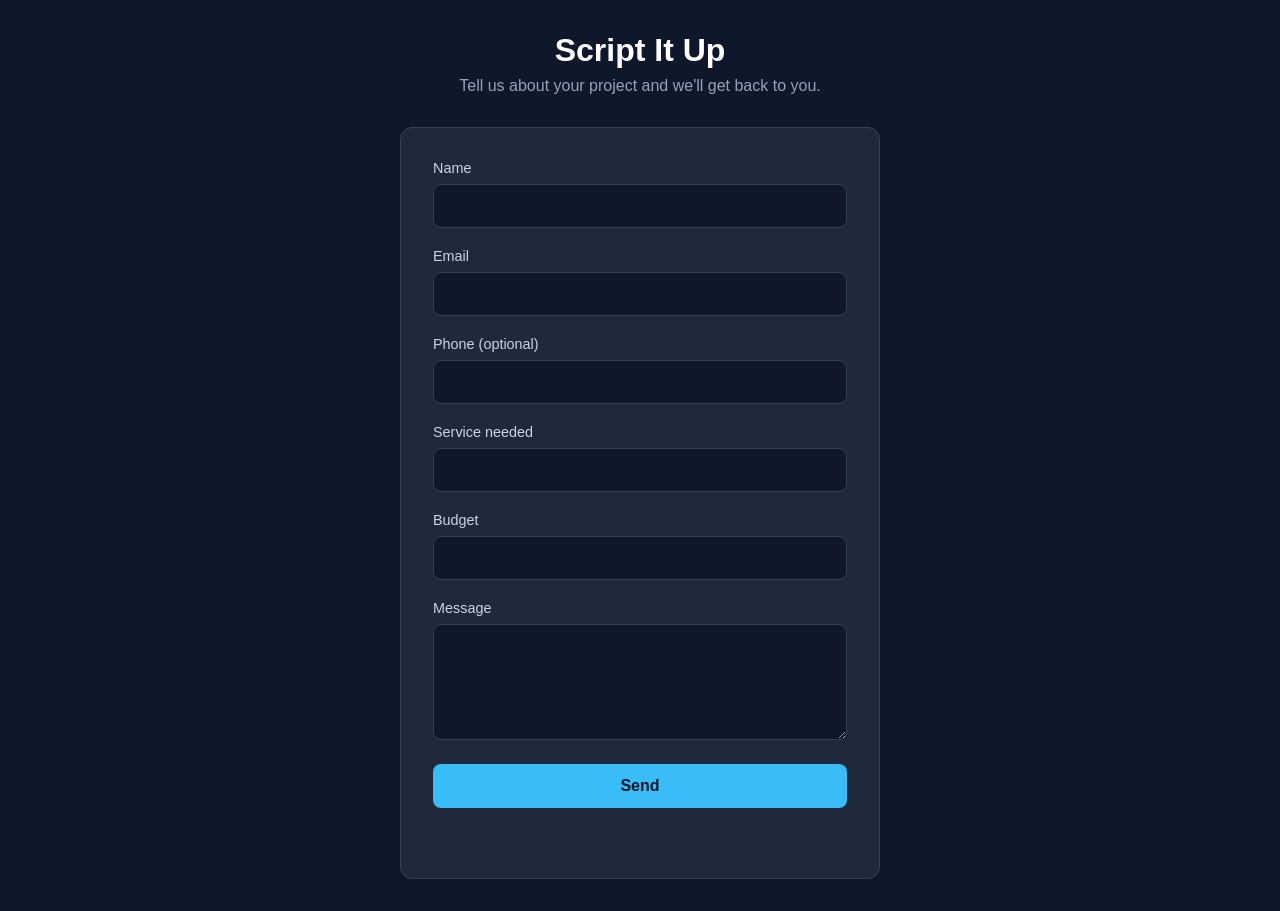
==== index.html @ 74b3d0a2 "fix(favicon): add favicon and logo assets, regenerate visible icon" ====
<!DOCTYPE html>
<html lang="en">
<head>
    <meta charset="UTF-8">
    <meta name="viewport" content="width=device-width, initial-scale=1.0">
    <meta name="description" content="Script It Up - Tell us about your project and we'll get back to you.">
    <meta name="keywords" content="script it up, scripting, development, services, contact">
    <meta name="author" content="Script It Up">
    <meta name="robots" content="index, follow">
    <meta name="theme-color" content="#1e1e2e">
    <meta name="color-scheme" content="light dark">

    <title>Script It Up</title>

    <link rel="icon" type="image/x-icon" href="assets/favicon.ico">
    <link rel="shortcut icon" href="assets/favicon.ico">
    <link rel="apple-touch-icon" href="assets/logo.png">
    <link rel="canonical" href="https://scriptitup.github.io/">

    <meta property="og:type" content="website">
    <meta property="og:site_name" content="Script It Up">
    <meta property="og:title" content="Script It Up">
    <meta property="og:description" content="Tell us about your project and we'll get back to you.">
    <meta property="og:url" content="https://scriptitup.github.io/">
    <meta property="og:image" content="https://scriptitup.github.io/assets/logo.png">

    <meta name="twitter:card" content="summary_large_image">
    <meta name="twitter:title" content="Script It Up">
    <meta name="twitter:description" content="Tell us about your project and we'll get back to you.">
    <meta name="twitter:image" content="https://scriptitup.github.io/assets/logo.png">

    <link rel="stylesheet" href="style.css">
</head>
<body>
    <main class="container">
        <section class="hero">
            <h1>Script It Up</h1>
            <p>Tell us about your project and we'll get back to you.</p>
        </section>

        <form id="contact-form" class="contact-form" novalidate>
            <div class="field">
                <label for="name">Name</label>
                <input type="text" id="name" name="name" required>
            </div>

            <div class="field">
                <label for="email">Email</label>
                <input type="email" id="email" name="email" required>
            </div>

            <div class="field">
                <label for="phone">Phone (optional)</label>
                <input type="tel" id="phone" name="phone">
            </div>

            <div class="field">
                <label for="service">Service needed</label>
                <input type="text" id="service" name="service">
            </div>

            <div class="field">
                <label for="budget">Budget</label>
                <input type="text" id="budget" name="budget">
            </div>

            <div class="field">
                <label for="message">Message</label>
                <textarea id="message" name="message" rows="5" required></textarea>
            </div>

            <button type="submit" id="submit-btn">Send</button>
            <p id="status" class="status" role="status"></p>
        </form>
    </main>

    <script src="script.js"></script>
</body>
</html>
---- style.css ----
* {
    margin: 0;
    padding: 0;
    box-sizing: border-box;
}

body {
    font-family: -apple-system, BlinkMacSystemFont, "Segoe UI", Roboto, Helvetica, Arial, sans-serif;
    background: #0f172a;
    color: #e2e8f0;
    min-height: 100vh;
    display: flex;
    align-items: center;
    justify-content: center;
    padding: 2rem 1rem;
}

.container {
    width: 100%;
    max-width: 480px;
}

.hero {
    text-align: center;
    margin-bottom: 2rem;
}

.hero h1 {
    font-size: 2rem;
    margin-bottom: 0.5rem;
    color: #ffffff;
}

.hero p {
    color: #94a3b8;
}

.contact-form {
    background: #1e293b;
    border: 1px solid #334155;
    border-radius: 12px;
    padding: 2rem;
}

.field {
    margin-bottom: 1.25rem;
}

.field label {
    display: block;
    margin-bottom: 0.5rem;
    font-size: 0.9rem;
    color: #cbd5e1;
}

.field input,
.field textarea {
    width: 100%;
    padding: 0.75rem;
    background: #0f172a;
    border: 1px solid #334155;
    border-radius: 8px;
    color: #e2e8f0;
    font-size: 1rem;
    font-family: inherit;
    outline: none;
    transition: border-color 0.2s;
}

.field input:focus,
.field textarea:focus {
    border-color: #38bdf8;
}

.contact-form button {
    width: 100%;
    padding: 0.8rem;
    background: #38bdf8;
    color: #0f172a;
    border: none;
    border-radius: 8px;
    font-size: 1rem;
    font-weight: 600;
    cursor: pointer;
    transition: background 0.2s;
}

.contact-form button:hover {
    background: #0ea5e9;
}

.contact-form button:disabled {
    opacity: 0.6;
    cursor: not-allowed;
}

.status {
    margin-top: 1rem;
    font-size: 0.9rem;
    min-height: 1.4rem;
    text-align: center;
}

.status.success {
    color: #4ade80;
}

.status.error {
    color: #f87171;
}
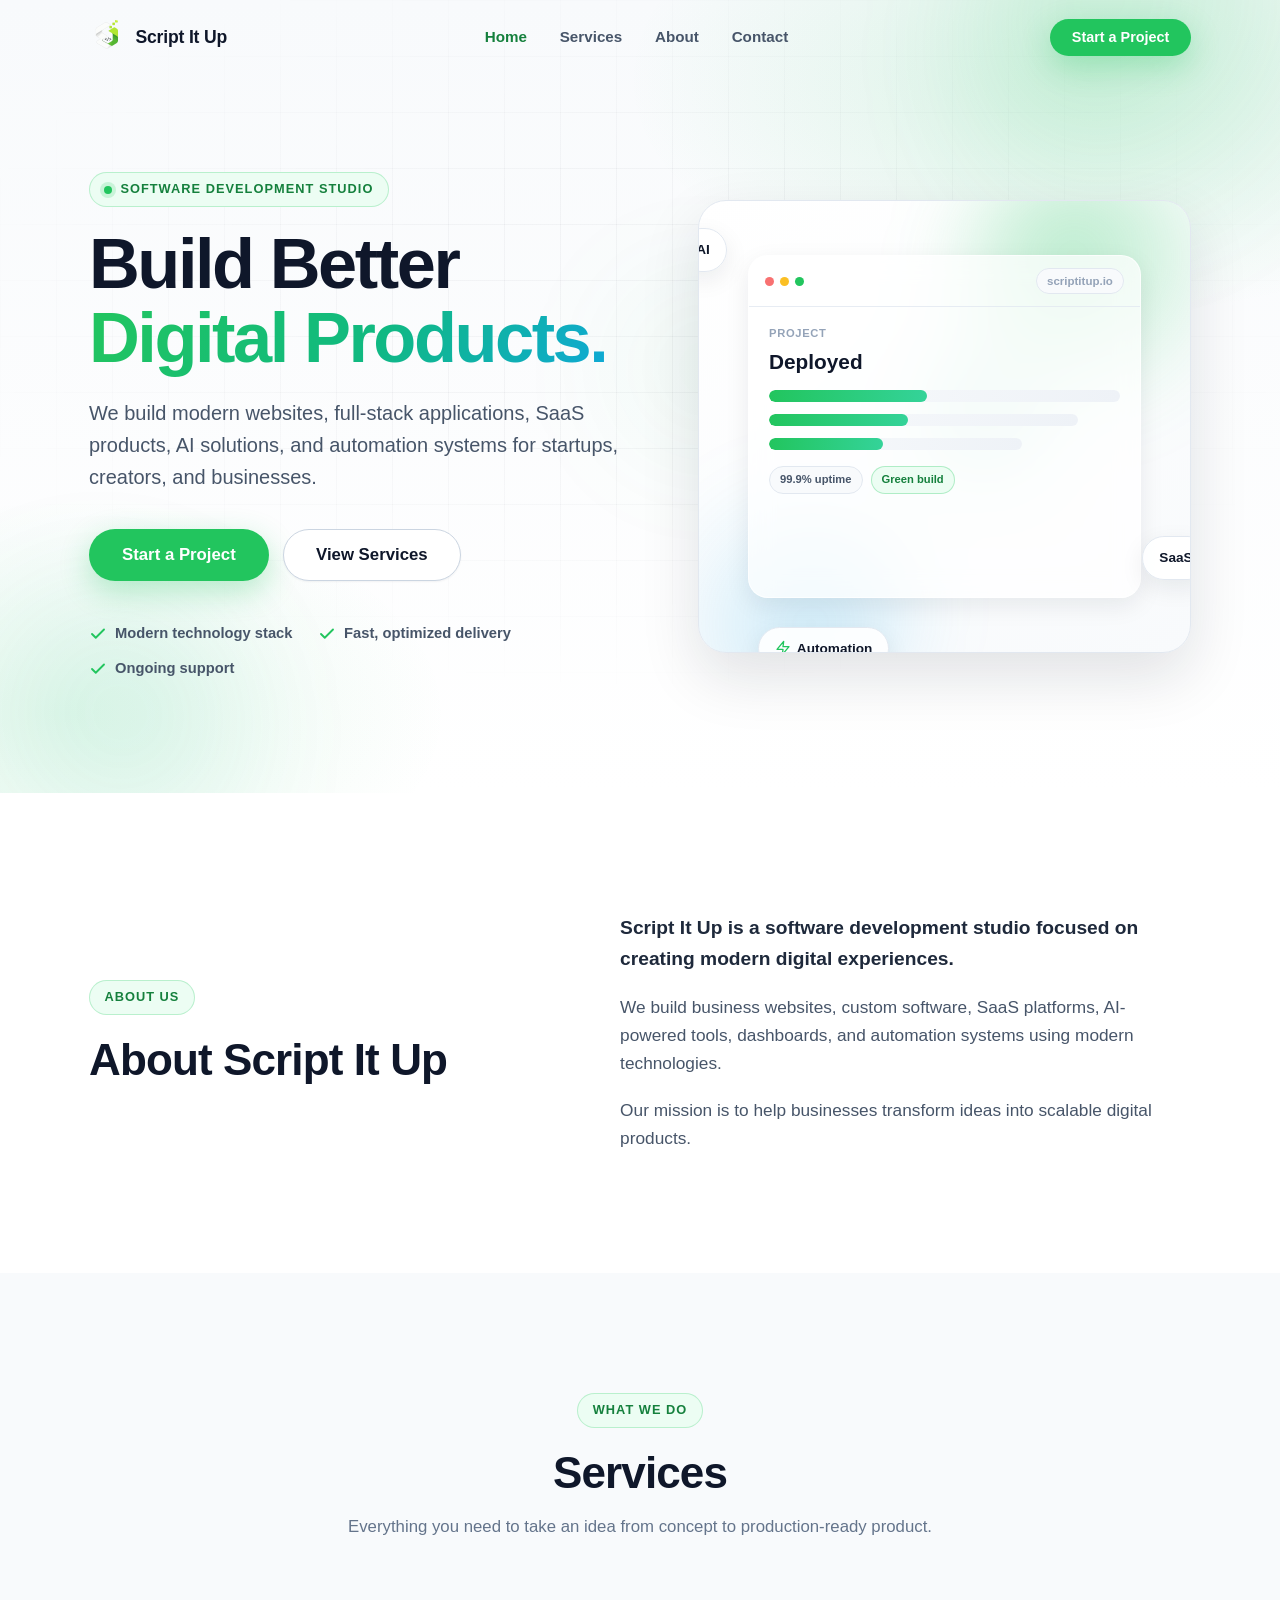
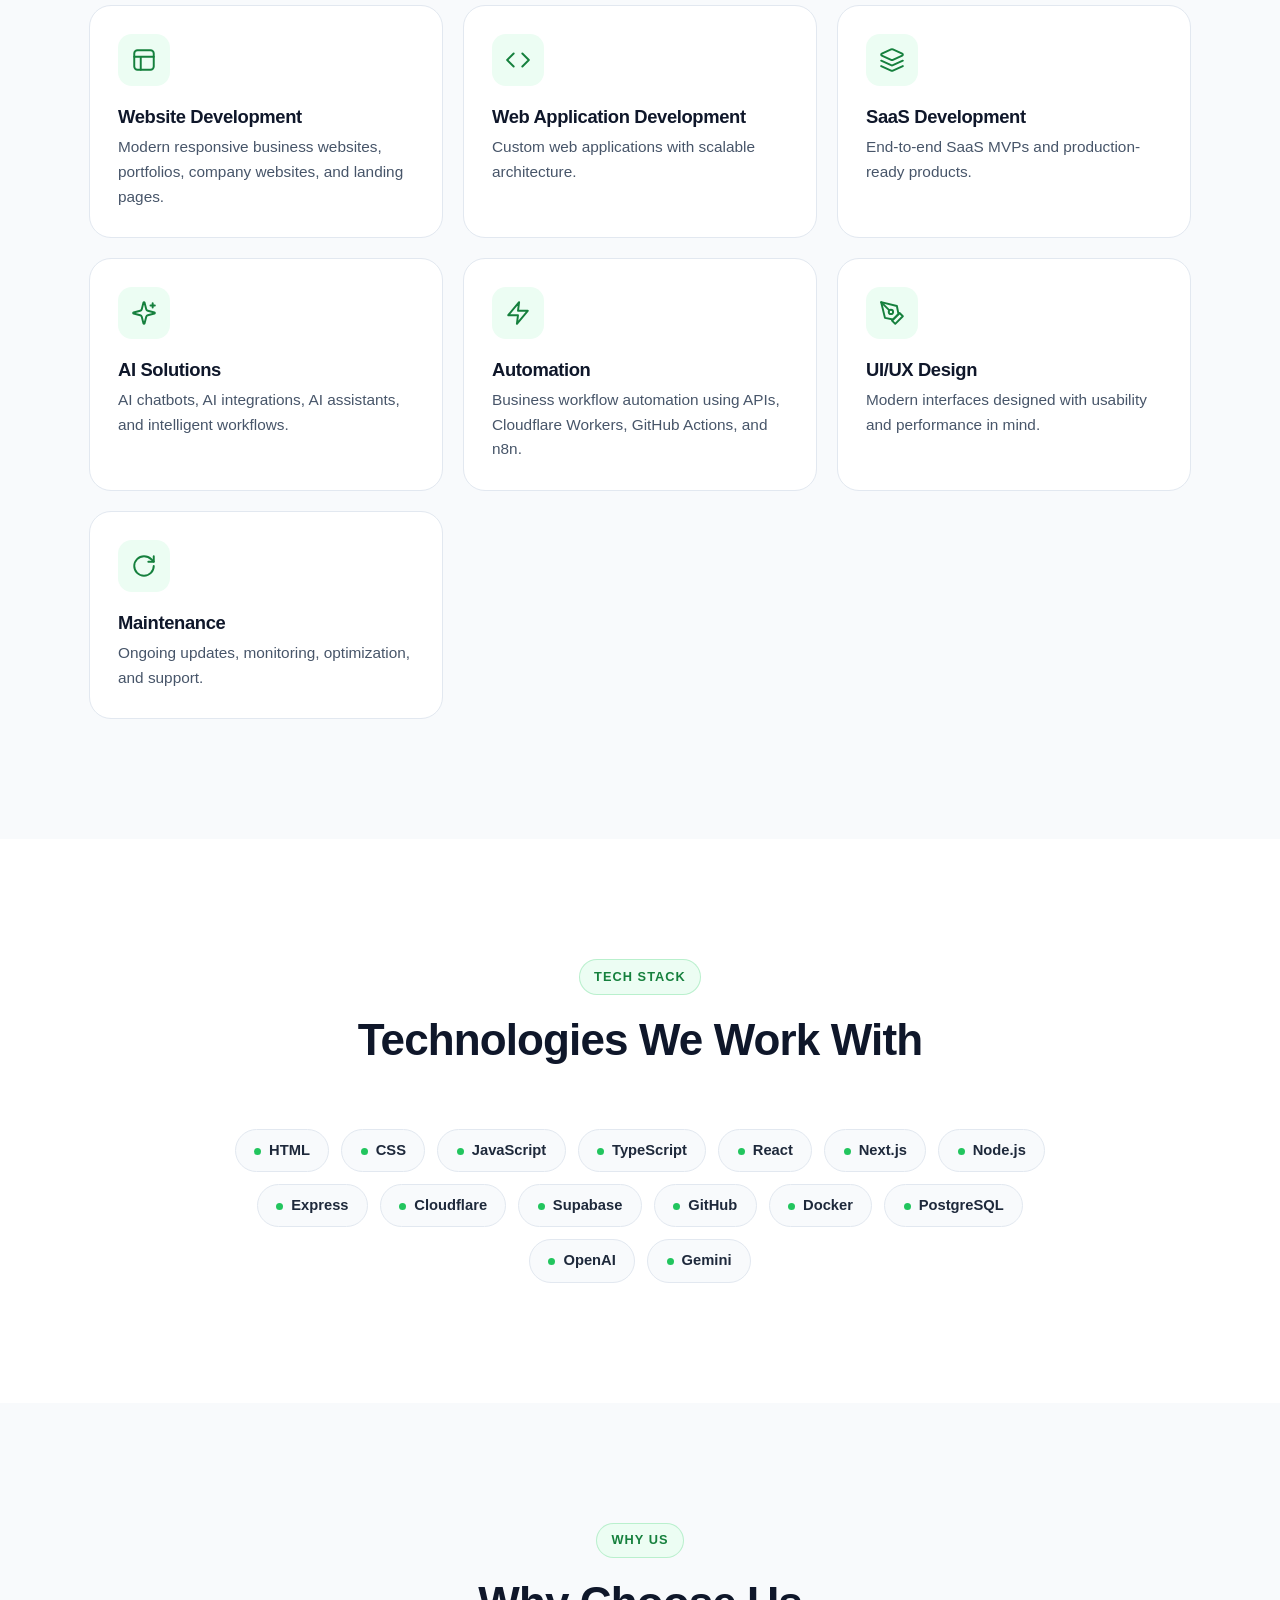
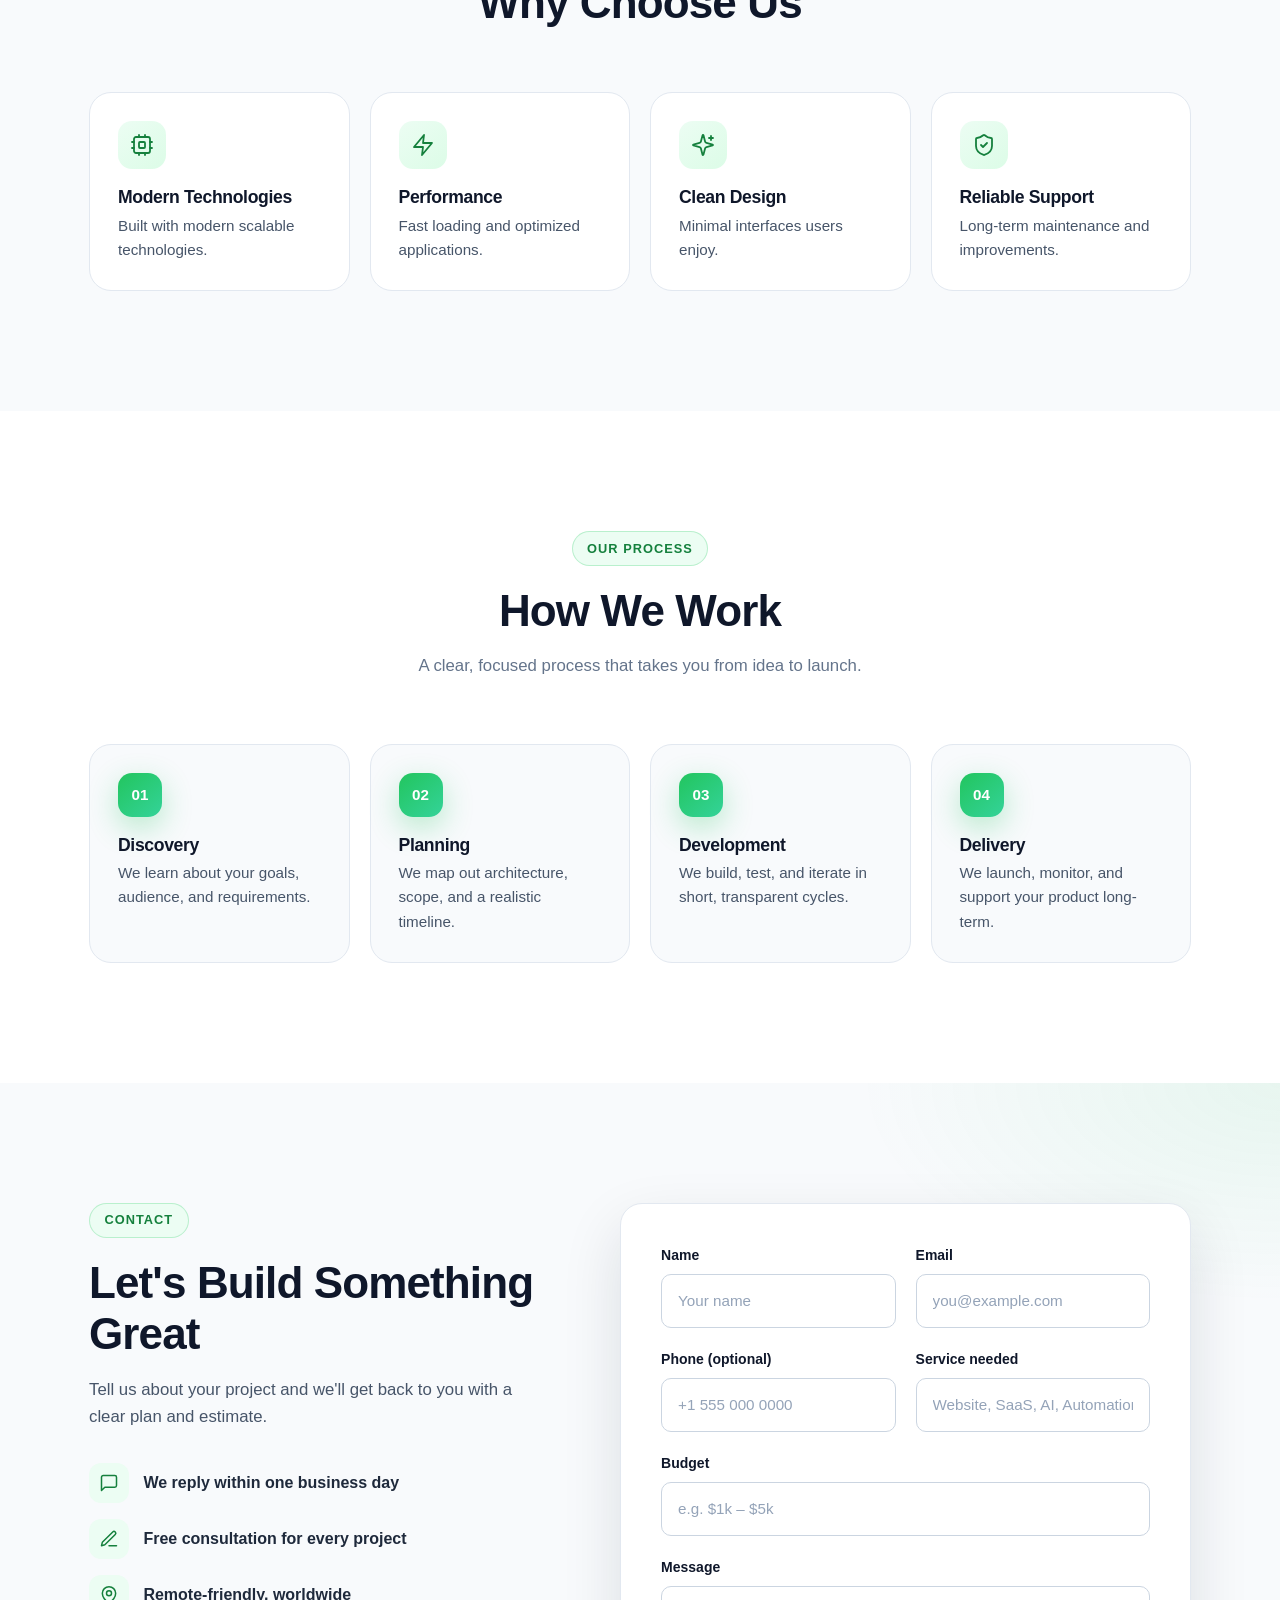
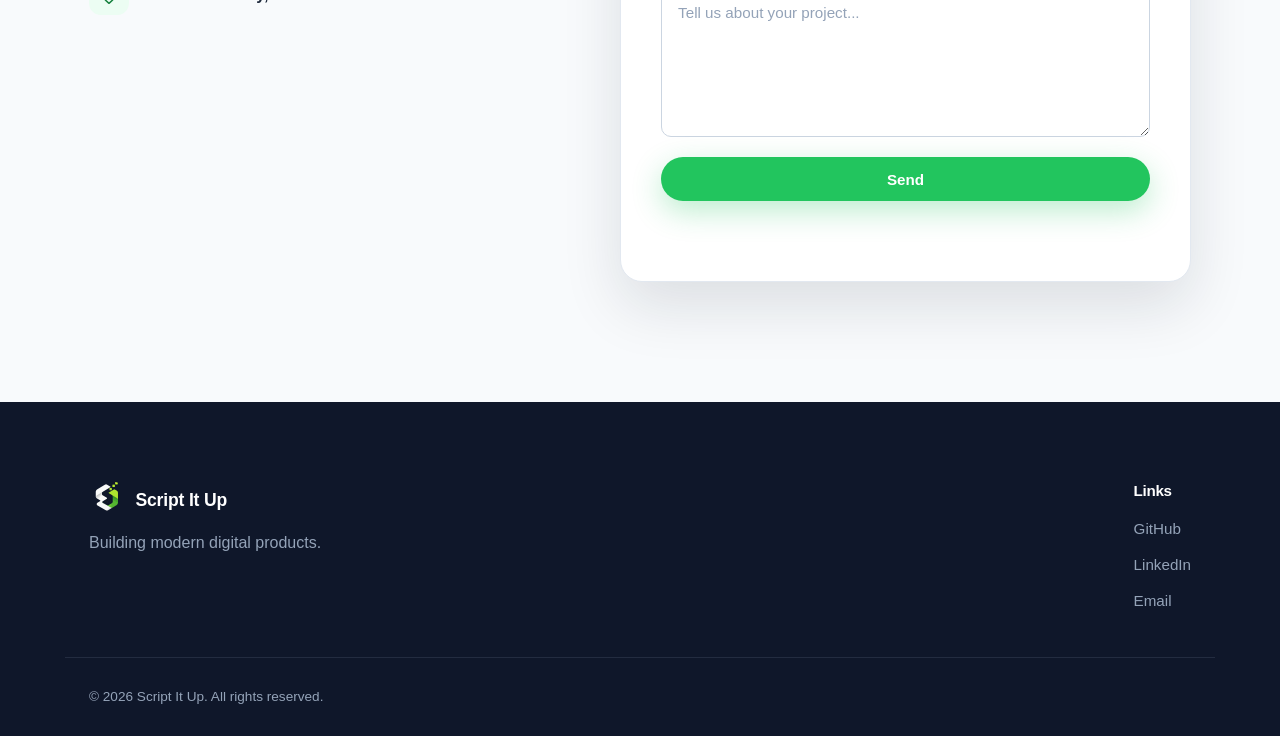
==== commit 2eb934c4: "feat: redesign Script It Up landing page with modern agency UI" ====
--- a/index.html
+++ b/index.html
@@ -3,76 +3,422 @@
 <head>
     <meta charset="UTF-8">
     <meta name="viewport" content="width=device-width, initial-scale=1.0">
-    <meta name="description" content="Script It Up - Tell us about your project and we'll get back to you.">
-    <meta name="keywords" content="script it up, scripting, development, services, contact">
+    <meta name="description" content="Script It Up is a software development studio building modern websites, full-stack applications, SaaS products, AI solutions, and automation systems.">
+    <meta name="keywords" content="script it up, software development, website development, SaaS, AI solutions, automation, web applications">
     <meta name="author" content="Script It Up">
     <meta name="robots" content="index, follow">
-    <meta name="theme-color" content="#1e1e2e">
-    <meta name="color-scheme" content="light dark">
-
-    <title>Script It Up</title>
-
+    <meta name="theme-color" content="#0F172A">
+    <meta name="color-scheme" content="light">
+
+    <title>Script It Up — Building Websites, Software, SaaS, and AI Solutions</title>
+
+    <link rel="icon" type="image/svg+xml" href="assets/favicon.svg">
     <link rel="icon" type="image/x-icon" href="assets/favicon.ico">
     <link rel="shortcut icon" href="assets/favicon.ico">
-    <link rel="apple-touch-icon" href="assets/logo.png">
+    <link rel="apple-touch-icon" href="assets/apple-touch-icon.png">
     <link rel="canonical" href="https://scriptitup.github.io/">
 
     <meta property="og:type" content="website">
     <meta property="og:site_name" content="Script It Up">
-    <meta property="og:title" content="Script It Up">
-    <meta property="og:description" content="Tell us about your project and we'll get back to you.">
+    <meta property="og:title" content="Script It Up — Building Digital Products">
+    <meta property="og:description" content="We build modern websites, full-stack applications, SaaS products, AI solutions, and automation systems.">
     <meta property="og:url" content="https://scriptitup.github.io/">
     <meta property="og:image" content="https://scriptitup.github.io/assets/logo.png">
 
     <meta name="twitter:card" content="summary_large_image">
-    <meta name="twitter:title" content="Script It Up">
-    <meta name="twitter:description" content="Tell us about your project and we'll get back to you.">
+    <meta name="twitter:title" content="Script It Up — Building Digital Products">
+    <meta name="twitter:description" content="We build modern websites, full-stack applications, SaaS products, AI solutions, and automation systems.">
     <meta name="twitter:image" content="https://scriptitup.github.io/assets/logo.png">
 
     <link rel="stylesheet" href="style.css">
+    <noscript><style>.reveal{opacity:1;transform:none}</style></noscript>
 </head>
 <body>
-    <main class="container">
-        <section class="hero">
-            <h1>Script It Up</h1>
-            <p>Tell us about your project and we'll get back to you.</p>
-        </section>
-
-        <form id="contact-form" class="contact-form" novalidate>
-            <div class="field">
-                <label for="name">Name</label>
-                <input type="text" id="name" name="name" required>
-            </div>
-
-            <div class="field">
-                <label for="email">Email</label>
-                <input type="email" id="email" name="email" required>
-            </div>
-
-            <div class="field">
-                <label for="phone">Phone (optional)</label>
-                <input type="tel" id="phone" name="phone">
-            </div>
-
-            <div class="field">
-                <label for="service">Service needed</label>
-                <input type="text" id="service" name="service">
-            </div>
-
-            <div class="field">
-                <label for="budget">Budget</label>
-                <input type="text" id="budget" name="budget">
-            </div>
-
-            <div class="field">
-                <label for="message">Message</label>
-                <textarea id="message" name="message" rows="5" required></textarea>
-            </div>
-
-            <button type="submit" id="submit-btn">Send</button>
-            <p id="status" class="status" role="status"></p>
-        </form>
+    <a class="skip-link" href="#main">Skip to content</a>
+
+    <header class="site-header" id="site-header">
+        <nav class="nav container" aria-label="Main navigation">
+            <a class="brand" href="#home" aria-label="Script It Up home">
+                <img class="brand-logo" src="assets/logo-mark.png" alt="" width="40" height="40">
+                <span class="brand-name">Script It Up</span>
+            </a>
+
+            <ul class="nav-links" id="nav-links">
+                <li><a class="nav-link" href="#home">Home</a></li>
+                <li><a class="nav-link" href="#services">Services</a></li>
+                <li><a class="nav-link" href="#about">About</a></li>
+                <li><a class="nav-link" href="#contact">Contact</a></li>
+                <li><a class="btn btn-primary nav-cta-mobile" href="#contact">Start a Project</a></li>
+            </ul>
+
+            <a class="btn btn-primary nav-cta" href="#contact">Start a Project</a>
+
+            <button class="nav-toggle" id="nav-toggle" type="button" aria-expanded="false" aria-controls="nav-links" aria-label="Toggle navigation menu">
+                <span class="nav-toggle-bar"></span>
+                <span class="nav-toggle-bar"></span>
+                <span class="nav-toggle-bar"></span>
+            </button>
+        </nav>
+    </header>
+
+    <main id="main">
+        <!-- HERO -->
+        <section class="hero" id="home">
+            <div class="hero-bg" aria-hidden="true">
+                <span class="blob blob-1"></span>
+                <span class="blob blob-2"></span>
+                <span class="blob blob-3"></span>
+                <span class="hero-grid-overlay"></span>
+            </div>
+
+            <div class="container hero-grid">
+                <div class="hero-content">
+                    <p class="eyebrow"><span class="eyebrow-dot"></span>Software Development Studio</p>
+                    <h1 class="hero-title">Build Better <span class="gradient-text">Digital Products.</span></h1>
+                    <p class="hero-subtitle">We build modern websites, full-stack applications, SaaS products, AI solutions, and automation systems for startups, creators, and businesses.</p>
+                    <div class="hero-actions">
+                        <a class="btn btn-primary btn-lg" href="#contact">Start a Project</a>
+                        <a class="btn btn-ghost btn-lg" href="#services">View Services</a>
+                    </div>
+                    <ul class="hero-points">
+                        <li>
+                            <svg viewBox="0 0 24 24" fill="none" stroke="currentColor" stroke-width="2.5" stroke-linecap="round" stroke-linejoin="round" aria-hidden="true"><path d="M20 6 9 17l-5-5"/></svg>
+                            Modern technology stack
+                        </li>
+                        <li>
+                            <svg viewBox="0 0 24 24" fill="none" stroke="currentColor" stroke-width="2.5" stroke-linecap="round" stroke-linejoin="round" aria-hidden="true"><path d="M20 6 9 17l-5-5"/></svg>
+                            Fast, optimized delivery
+                        </li>
+                        <li>
+                            <svg viewBox="0 0 24 24" fill="none" stroke="currentColor" stroke-width="2.5" stroke-linecap="round" stroke-linejoin="round" aria-hidden="true"><path d="M20 6 9 17l-5-5"/></svg>
+                            Ongoing support
+                        </li>
+                    </ul>
+                </div>
+
+                <div class="hero-visual" aria-hidden="true">
+                    <div class="visual-panel">
+                        <span class="visual-blob vblob-1"></span>
+                        <span class="visual-blob vblob-2"></span>
+                        <span class="visual-blob vblob-3"></span>
+
+                        <div class="mock-card">
+                            <div class="mock-topbar">
+                                <span class="mock-dot"></span>
+                                <span class="mock-dot"></span>
+                                <span class="mock-dot"></span>
+                                <span class="mock-url">scriptitup.io</span>
+                            </div>
+                            <div class="mock-body">
+                                <div class="mock-stat">
+                                    <span class="mock-stat-label">Project</span>
+                                    <span class="mock-stat-value">Deployed</span>
+                                </div>
+                                <div class="mock-bar mock-bar-1"></div>
+                                <div class="mock-bar mock-bar-2"></div>
+                                <div class="mock-bar mock-bar-3"></div>
+                                <div class="mock-pill-row">
+                                    <span class="mock-pill">99.9% uptime</span>
+                                    <span class="mock-pill mock-pill-green">Green build</span>
+                                </div>
+                            </div>
+                        </div>
+
+                        <span class="chip chip-ai">AI</span>
+                        <span class="chip chip-saas">SaaS</span>
+                        <span class="chip chip-automation">
+                            <svg viewBox="0 0 24 24" fill="none" stroke="currentColor" stroke-width="2" stroke-linecap="round" stroke-linejoin="round" aria-hidden="true"><path d="M13 2 3 14h9l-1 8 10-12h-9l1-8z"/></svg>
+                            Automation
+                        </span>
+                    </div>
+                </div>
+            </div>
+        </section>
+
+        <!-- ABOUT -->
+        <section class="section about" id="about">
+            <div class="container about-grid">
+                <div class="about-intro">
+                    <p class="eyebrow reveal">About Us</p>
+                    <h2 class="section-title reveal">About Script It Up</h2>
+                </div>
+                <div class="about-body">
+                    <p class="reveal">Script It Up is a software development studio focused on creating modern digital experiences.</p>
+                    <p class="reveal">We build business websites, custom software, SaaS platforms, AI-powered tools, dashboards, and automation systems using modern technologies.</p>
+                    <p class="reveal">Our mission is to help businesses transform ideas into scalable digital products.</p>
+                </div>
+            </div>
+        </section>
+
+        <!-- SERVICES -->
+        <section class="section services" id="services">
+            <div class="container">
+                <div class="section-head">
+                    <p class="eyebrow reveal">What We Do</p>
+                    <h2 class="section-title reveal">Services</h2>
+                    <p class="section-sub reveal">Everything you need to take an idea from concept to production-ready product.</p>
+                </div>
+
+                <div class="services-grid">
+                    <article class="service-card reveal">
+                        <div class="service-icon">
+                            <svg viewBox="0 0 24 24" fill="none" stroke="currentColor" stroke-width="1.8" stroke-linecap="round" stroke-linejoin="round" aria-hidden="true"><rect width="18" height="18" x="3" y="3" rx="3"/><path d="M3 9h18M9 21V9"/></svg>
+                        </div>
+                        <h3>Website Development</h3>
+                        <p>Modern responsive business websites, portfolios, company websites, and landing pages.</p>
+                    </article>
+
+                    <article class="service-card reveal" style="--d:.05s">
+                        <div class="service-icon">
+                            <svg viewBox="0 0 24 24" fill="none" stroke="currentColor" stroke-width="1.8" stroke-linecap="round" stroke-linejoin="round" aria-hidden="true"><path d="m16 18 6-6-6-6M8 6l-6 6 6 6"/></svg>
+                        </div>
+                        <h3>Web Application Development</h3>
+                        <p>Custom web applications with scalable architecture.</p>
+                    </article>
+
+                    <article class="service-card reveal" style="--d:.1s">
+                        <div class="service-icon">
+                            <svg viewBox="0 0 24 24" fill="none" stroke="currentColor" stroke-width="1.8" stroke-linecap="round" stroke-linejoin="round" aria-hidden="true"><path d="m12.83 2.18a2 2 0 0 0-1.66 0L2.6 6.08a1 1 0 0 0 0 1.83l8.58 3.91a2 2 0 0 0 1.66 0l8.58-3.9a1 1 0 0 0 0-1.83Z"/><path d="m22 17.65-9.17 4.16a2 2 0 0 1-1.66 0L2 17.65"/><path d="m22 12.65-9.17 4.16a2 2 0 0 1-1.66 0L2 12.65"/></svg>
+                        </div>
+                        <h3>SaaS Development</h3>
+                        <p>End-to-end SaaS MVPs and production-ready products.</p>
+                    </article>
+
+                    <article class="service-card reveal" style="--d:.15s">
+                        <div class="service-icon">
+                            <svg viewBox="0 0 24 24" fill="none" stroke="currentColor" stroke-width="1.8" stroke-linecap="round" stroke-linejoin="round" aria-hidden="true"><path d="M9.937 15.5A2 2 0 0 0 8.5 14.063l-6.135-1.582a.5.5 0 0 1 0-.962L8.5 9.936A2 2 0 0 0 9.937 8.5l1.582-6.135a.5.5 0 0 1 .963 0L14.063 8.5A2 2 0 0 0 15.5 9.937l6.135 1.581a.5.5 0 0 1 0 .964L15.5 14.063a2 2 0 0 0-1.437 1.437l-1.582 6.135a.5.5 0 0 1-.963 0z"/><path d="M20 3v4M22 5h-4"/></svg>
+                        </div>
+                        <h3>AI Solutions</h3>
+                        <p>AI chatbots, AI integrations, AI assistants, and intelligent workflows.</p>
+                    </article>
+
+                    <article class="service-card reveal" style="--d:.2s">
+                        <div class="service-icon">
+                            <svg viewBox="0 0 24 24" fill="none" stroke="currentColor" stroke-width="1.8" stroke-linecap="round" stroke-linejoin="round" aria-hidden="true"><path d="M13 2 3 14h9l-1 8 10-12h-9l1-8z"/></svg>
+                        </div>
+                        <h3>Automation</h3>
+                        <p>Business workflow automation using APIs, Cloudflare Workers, GitHub Actions, and n8n.</p>
+                    </article>
+
+                    <article class="service-card reveal" style="--d:.25s">
+                        <div class="service-icon">
+                            <svg viewBox="0 0 24 24" fill="none" stroke="currentColor" stroke-width="1.8" stroke-linecap="round" stroke-linejoin="round" aria-hidden="true"><path d="m12 19 7-7 3 3-7 7-3-3z"/><path d="m18 13-1.5-7.5L2 2l3.5 14.5L13 18l5-5z"/><path d="m2 2 7.586 7.586"/><circle cx="11" cy="11" r="2"/></svg>
+                        </div>
+                        <h3>UI/UX Design</h3>
+                        <p>Modern interfaces designed with usability and performance in mind.</p>
+                    </article>
+
+                    <article class="service-card reveal" style="--d:.3s">
+                        <div class="service-icon">
+                            <svg viewBox="0 0 24 24" fill="none" stroke="currentColor" stroke-width="1.8" stroke-linecap="round" stroke-linejoin="round" aria-hidden="true"><path d="M21 12a9 9 0 1 1-9-9c2.52 0 4.93 1 6.74 2.74L21 8"/><path d="M21 3v5h-5"/></svg>
+                        </div>
+                        <h3>Maintenance</h3>
+                        <p>Ongoing updates, monitoring, optimization, and support.</p>
+                    </article>
+                </div>
+            </div>
+        </section>
+
+        <!-- TECH STACK -->
+        <section class="section tech" id="tech">
+            <div class="container">
+                <div class="section-head">
+                    <p class="eyebrow reveal">Tech Stack</p>
+                    <h2 class="section-title reveal">Technologies We Work With</h2>
+                </div>
+                <ul class="tech-list reveal">
+                    <li>HTML</li>
+                    <li>CSS</li>
+                    <li>JavaScript</li>
+                    <li>TypeScript</li>
+                    <li>React</li>
+                    <li>Next.js</li>
+                    <li>Node.js</li>
+                    <li>Express</li>
+                    <li>Cloudflare</li>
+                    <li>Supabase</li>
+                    <li>GitHub</li>
+                    <li>Docker</li>
+                    <li>PostgreSQL</li>
+                    <li>OpenAI</li>
+                    <li>Gemini</li>
+                </ul>
+            </div>
+        </section>
+
+        <!-- WHY CHOOSE US -->
+        <section class="section why" id="why">
+            <div class="container">
+                <div class="section-head">
+                    <p class="eyebrow reveal">Why Us</p>
+                    <h2 class="section-title reveal">Why Choose Us</h2>
+                </div>
+
+                <div class="why-grid">
+                    <article class="why-card reveal">
+                        <div class="why-icon">
+                            <svg viewBox="0 0 24 24" fill="none" stroke="currentColor" stroke-width="1.8" stroke-linecap="round" stroke-linejoin="round" aria-hidden="true"><rect width="16" height="16" x="4" y="4" rx="2"/><rect width="6" height="6" x="9" y="9" rx="1"/><path d="M15 2v2M15 20v2M2 15h2M2 9h2M20 15h2M20 9h2M9 2v2M9 20v2"/></svg>
+                        </div>
+                        <h3>Modern Technologies</h3>
+                        <p>Built with modern scalable technologies.</p>
+                    </article>
+
+                    <article class="why-card reveal" style="--d:.05s">
+                        <div class="why-icon">
+                            <svg viewBox="0 0 24 24" fill="none" stroke="currentColor" stroke-width="1.8" stroke-linecap="round" stroke-linejoin="round" aria-hidden="true"><path d="M13 2 3 14h9l-1 8 10-12h-9l1-8z"/></svg>
+                        </div>
+                        <h3>Performance</h3>
+                        <p>Fast loading and optimized applications.</p>
+                    </article>
+
+                    <article class="why-card reveal" style="--d:.1s">
+                        <div class="why-icon">
+                            <svg viewBox="0 0 24 24" fill="none" stroke="currentColor" stroke-width="1.8" stroke-linecap="round" stroke-linejoin="round" aria-hidden="true"><path d="M9.937 15.5A2 2 0 0 0 8.5 14.063l-6.135-1.582a.5.5 0 0 1 0-.962L8.5 9.936A2 2 0 0 0 9.937 8.5l1.582-6.135a.5.5 0 0 1 .963 0L14.063 8.5A2 2 0 0 0 15.5 9.937l6.135 1.581a.5.5 0 0 1 0 .964L15.5 14.063a2 2 0 0 0-1.437 1.437l-1.582 6.135a.5.5 0 0 1-.963 0z"/><path d="M20 3v4M22 5h-4"/></svg>
+                        </div>
+                        <h3>Clean Design</h3>
+                        <p>Minimal interfaces users enjoy.</p>
+                    </article>
+
+                    <article class="why-card reveal" style="--d:.15s">
+                        <div class="why-icon">
+                            <svg viewBox="0 0 24 24" fill="none" stroke="currentColor" stroke-width="1.8" stroke-linecap="round" stroke-linejoin="round" aria-hidden="true"><path d="M20 13c0 5-3.5 7.5-7.66 8.95a1 1 0 0 1-.67-.01C7.5 20.5 4 18 4 13V6a1 1 0 0 1 1-1c2 0 4.5-1.2 6.24-2.72a1.17 1.17 0 0 1 1.52 0C14.51 3.81 17 5 19 5a1 1 0 0 1 1 1z"/><path d="m9 12 2 2 4-4"/></svg>
+                        </div>
+                        <h3>Reliable Support</h3>
+                        <p>Long-term maintenance and improvements.</p>
+                    </article>
+                </div>
+            </div>
+        </section>
+
+        <!-- PROCESS -->
+        <section class="section process" id="process">
+            <div class="container">
+                <div class="section-head">
+                    <p class="eyebrow reveal">Our Process</p>
+                    <h2 class="section-title reveal">How We Work</h2>
+                    <p class="section-sub reveal">A clear, focused process that takes you from idea to launch.</p>
+                </div>
+
+                <ol class="process-list">
+                    <li class="process-step reveal">
+                        <span class="process-number">01</span>
+                        <h3>Discovery</h3>
+                        <p>We learn about your goals, audience, and requirements.</p>
+                    </li>
+                    <li class="process-step reveal" style="--d:.05s">
+                        <span class="process-number">02</span>
+                        <h3>Planning</h3>
+                        <p>We map out architecture, scope, and a realistic timeline.</p>
+                    </li>
+                    <li class="process-step reveal" style="--d:.1s">
+                        <span class="process-number">03</span>
+                        <h3>Development</h3>
+                        <p>We build, test, and iterate in short, transparent cycles.</p>
+                    </li>
+                    <li class="process-step reveal" style="--d:.15s">
+                        <span class="process-number">04</span>
+                        <h3>Delivery</h3>
+                        <p>We launch, monitor, and support your product long-term.</p>
+                    </li>
+                </ol>
+            </div>
+        </section>
+
+        <!-- CONTACT -->
+        <section class="section contact" id="contact">
+            <div class="container contact-grid">
+                <div class="contact-intro">
+                    <p class="eyebrow reveal">Contact</p>
+                    <h2 class="section-title reveal">Let's Build Something Great</h2>
+                    <p class="reveal">Tell us about your project and we'll get back to you with a clear plan and estimate.</p>
+
+                    <ul class="contact-meta reveal">
+                        <li>
+                            <span class="contact-meta-icon">
+                                <svg viewBox="0 0 24 24" fill="none" stroke="currentColor" stroke-width="1.8" stroke-linecap="round" stroke-linejoin="round" aria-hidden="true"><path d="M21 15a2 2 0 0 1-2 2H7l-4 4V5a2 2 0 0 1 2-2h14a2 2 0 0 1 2 2z"/></svg>
+                            </span>
+                            <span>We reply within one business day</span>
+                        </li>
+                        <li>
+                            <span class="contact-meta-icon">
+                                <svg viewBox="0 0 24 24" fill="none" stroke="currentColor" stroke-width="1.8" stroke-linecap="round" stroke-linejoin="round" aria-hidden="true"><path d="M12 20h9"/><path d="M16.5 3.5a2.1 2.1 0 0 1 3 3L7 19l-4 1 1-4Z"/></svg>
+                            </span>
+                            <span>Free consultation for every project</span>
+                        </li>
+                        <li>
+                            <span class="contact-meta-icon">
+                                <svg viewBox="0 0 24 24" fill="none" stroke="currentColor" stroke-width="1.8" stroke-linecap="round" stroke-linejoin="round" aria-hidden="true"><path d="M20 10c0 6-8 12-8 12s-8-6-8-12a8 8 0 0 1 16 0Z"/><circle cx="12" cy="10" r="3"/></svg>
+                            </span>
+                            <span>Remote-friendly, worldwide</span>
+                        </li>
+                    </ul>
+                </div>
+
+                <form id="contact-form" class="contact-form" novalidate>
+                    <div class="form-row">
+                        <div class="field">
+                            <label for="name">Name</label>
+                            <input type="text" id="name" name="name" placeholder="Your name" required>
+                        </div>
+
+                        <div class="field">
+                            <label for="email">Email</label>
+                            <input type="email" id="email" name="email" placeholder="you@example.com" required>
+                        </div>
+                    </div>
+
+                    <div class="form-row">
+                        <div class="field">
+                            <label for="phone">Phone (optional)</label>
+                            <input type="tel" id="phone" name="phone" placeholder="+1 555 000 0000">
+                        </div>
+
+                        <div class="field">
+                            <label for="service">Service needed</label>
+                            <input type="text" id="service" name="service" placeholder="Website, SaaS, AI, Automation...">
+                        </div>
+                    </div>
+
+                    <div class="field">
+                        <label for="budget">Budget</label>
+                        <input type="text" id="budget" name="budget" placeholder="e.g. $1k – $5k">
+                    </div>
+
+                    <div class="field">
+                        <label for="message">Message</label>
+                        <textarea id="message" name="message" rows="5" placeholder="Tell us about your project..." required></textarea>
+                    </div>
+
+                    <button type="submit" id="submit-btn" class="btn btn-primary btn-block">Send</button>
+                    <p id="status" class="status" role="status"></p>
+                </form>
+            </div>
+        </section>
     </main>
+
+    <footer class="site-footer">
+        <div class="container footer-grid">
+            <div class="footer-brand">
+                <a class="brand" href="#home" aria-label="Script It Up home">
+                    <img class="brand-logo" src="assets/logo-mark.png" alt="" width="40" height="40">
+                    <span class="brand-name">Script It Up</span>
+                </a>
+                <p>Building modern digital products.</p>
+            </div>
+
+            <nav class="footer-links" aria-label="Footer">
+                <h3>Links</h3>
+                <ul>
+                    <li><a href="https://github.com/scriptitup" target="_blank" rel="noopener noreferrer">GitHub</a></li>
+                    <li><a href="https://www.linkedin.com/" target="_blank" rel="noopener noreferrer">LinkedIn</a></li>
+                    <li><a href="mailto:hello@scriptitup.io">Email</a></li>
+                </ul>
+            </nav>
+        </div>
+        <div class="container footer-bottom">
+            <p>&copy; <span id="year">2026</span> Script It Up. All rights reserved.</p>
+        </div>
+    </footer>
 
     <script src="script.js"></script>
 </body>
--- a/style.css
+++ b/style.css
@@ -1,110 +1,1207 @@
-* {
+/* ============================================================
+   Script It Up — Design System & Styles
+   ============================================================ */
+
+/* ---------- Variables ---------- */
+:root {
+    /* Brand */
+    --green: #22C55E;
+    --green-dark: #16A34A;
+    --green-deep: #15803D;
+    --green-soft: #ECFDF3;
+    --green-glow: rgba(34, 197, 94, 0.18);
+
+    /* Neutrals */
+    --dark: #0F172A;
+    --ink: #1E293B;
+    --slate-600: #475569;
+    --slate-500: #64748B;
+    --slate-400: #94A3B8;
+    --bg: #FFFFFF;
+    --bg-soft: #F8FAFC;
+    --border: #E2E8F0;
+    --border-strong: #CBD5E1;
+
+    /* Shape */
+    --radius-sm: 10px;
+    --radius: 16px;
+    --radius-lg: 22px;
+    --radius-full: 999px;
+
+    /* Depth */
+    --shadow-sm: 0 1px 2px rgba(15, 23, 42, 0.05);
+    --shadow-md: 0 8px 24px rgba(15, 23, 42, 0.08);
+    --shadow-lg: 0 24px 60px rgba(15, 23, 42, 0.12);
+    --shadow-green: 0 10px 30px rgba(34, 197, 94, 0.3);
+
+    /* Layout */
+    --container: 1150px;
+    --section-pad: clamp(4.5rem, 10vw, 7.5rem);
+    --header-h: 76px;
+
+    /* Type */
+    --font: -apple-system, BlinkMacSystemFont, "Segoe UI", Roboto, Helvetica, Arial, sans-serif;
+
+    /* Motion */
+    --ease: cubic-bezier(0.22, 1, 0.36, 1);
+}
+
+/* ---------- Reset & Base ---------- */
+*, *::before, *::after {
     margin: 0;
     padding: 0;
     box-sizing: border-box;
 }
 
+html {
+    scroll-behavior: smooth;
+    scroll-padding-top: calc(var(--header-h) + 8px);
+    -webkit-text-size-adjust: 100%;
+}
+
 body {
-    font-family: -apple-system, BlinkMacSystemFont, "Segoe UI", Roboto, Helvetica, Arial, sans-serif;
-    background: #0f172a;
-    color: #e2e8f0;
-    min-height: 100vh;
+    font-family: var(--font);
+    font-size: 1rem;
+    line-height: 1.6;
+    color: var(--ink);
+    background: var(--bg);
+    -webkit-font-smoothing: antialiased;
+    overflow-x: hidden;
+}
+
+img, svg {
+    display: block;
+    max-width: 100%;
+}
+
+a {
+    color: inherit;
+    text-decoration: none;
+}
+
+ul, ol {
+    list-style: none;
+}
+
+button {
+    font: inherit;
+    border: none;
+    background: none;
+    cursor: pointer;
+    color: inherit;
+}
+
+h1, h2, h3 {
+    color: var(--dark);
+    line-height: 1.15;
+    letter-spacing: -0.02em;
+    font-weight: 800;
+}
+
+:focus-visible {
+    outline: 2px solid var(--green);
+    outline-offset: 3px;
+    border-radius: 4px;
+}
+
+/* ---------- Layout ---------- */
+.container {
+    width: 100%;
+    max-width: var(--container);
+    margin-inline: auto;
+    padding-inline: 1.5rem;
+}
+
+.section {
+    padding-block: var(--section-pad);
+}
+
+.section-head {
+    max-width: 640px;
+    margin: 0 auto clamp(2.5rem, 6vw, 4rem);
+    text-align: center;
+}
+
+.section-title {
+    font-size: clamp(1.9rem, 4vw, 2.75rem);
+    margin-bottom: 1rem;
+}
+
+.section-sub {
+    color: var(--slate-500);
+    font-size: 1.05rem;
+}
+
+/* ---------- Eyebrow ---------- */
+.eyebrow {
+    display: inline-flex;
+    align-items: center;
+    gap: 0.5rem;
+    font-size: 0.8rem;
+    font-weight: 700;
+    letter-spacing: 0.08em;
+    text-transform: uppercase;
+    color: var(--green-deep);
+    background: var(--green-soft);
+    border: 1px solid rgba(34, 197, 94, 0.25);
+    border-radius: var(--radius-full);
+    padding: 0.4rem 0.9rem;
+    margin-bottom: 1.25rem;
+}
+
+.eyebrow-dot {
+    width: 8px;
+    height: 8px;
+    border-radius: 50%;
+    background: var(--green);
+    box-shadow: 0 0 0 4px var(--green-glow);
+}
+
+/* ---------- Buttons ---------- */
+.btn {
+    display: inline-flex;
+    align-items: center;
+    justify-content: center;
+    gap: 0.5rem;
+    font-weight: 700;
+    font-size: 0.95rem;
+    line-height: 1;
+    padding: 0.85rem 1.6rem;
+    border-radius: var(--radius-full);
+    border: 1px solid transparent;
+    transition: transform 0.2s var(--ease), box-shadow 0.2s var(--ease), background-color 0.2s, border-color 0.2s, color 0.2s;
+    will-change: transform;
+}
+
+.btn:active {
+    transform: translateY(1px) scale(0.99);
+}
+
+.btn-lg {
+    padding: 1.05rem 2rem;
+    font-size: 1.05rem;
+}
+
+.btn-primary {
+    background: var(--green);
+    color: #fff;
+    box-shadow: var(--shadow-green);
+}
+
+.btn-primary:hover {
+    background: var(--green-dark);
+    transform: translateY(-2px);
+    box-shadow: 0 16px 36px rgba(34, 197, 94, 0.35);
+}
+
+.btn-ghost {
+    background: var(--bg);
+    color: var(--dark);
+    border-color: var(--border-strong);
+    box-shadow: var(--shadow-sm);
+}
+
+.btn-ghost:hover {
+    border-color: var(--green);
+    color: var(--green-deep);
+    transform: translateY(-2px);
+    box-shadow: var(--shadow-md);
+}
+
+.btn-block {
+    width: 100%;
+}
+
+/* ---------- Skip Link ---------- */
+.skip-link {
+    position: absolute;
+    left: 1rem;
+    top: -100px;
+    z-index: 200;
+    background: var(--dark);
+    color: #fff;
+    padding: 0.7rem 1.2rem;
+    border-radius: var(--radius-sm);
+    transition: top 0.2s;
+}
+
+.skip-link:focus {
+    top: 1rem;
+}
+
+/* ---------- Header / Nav ---------- */
+.site-header {
+    position: fixed;
+    inset: 0 0 auto 0;
+    z-index: 100;
+    height: var(--header-h);
     display: flex;
     align-items: center;
+    transition: background-color 0.25s, box-shadow 0.25s, border-color 0.25s;
+    border-bottom: 1px solid transparent;
+}
+
+.site-header.scrolled {
+    background: rgba(255, 255, 255, 0.82);
+    -webkit-backdrop-filter: blur(14px) saturate(1.6);
+    backdrop-filter: blur(14px) saturate(1.6);
+    border-bottom-color: var(--border);
+    box-shadow: 0 4px 20px rgba(15, 23, 42, 0.06);
+}
+
+.nav {
+    display: flex;
+    align-items: center;
+    justify-content: space-between;
+    gap: 1rem;
+}
+
+.brand {
+    display: inline-flex;
+    align-items: center;
+    gap: 0.65rem;
+    font-weight: 800;
+    font-size: 1.1rem;
+    color: var(--dark);
+    letter-spacing: -0.01em;
+}
+
+.brand-logo {
+    width: 36px;
+    height: 36px;
+    border-radius: 10px;
+}
+
+.nav-links {
+    display: flex;
+    align-items: center;
+    gap: 0.25rem;
+}
+
+.nav-link {
+    display: block;
+    padding: 0.5rem 0.9rem;
+    border-radius: var(--radius-full);
+    font-weight: 600;
+    font-size: 0.95rem;
+    color: var(--slate-600);
+    transition: color 0.2s, background-color 0.2s;
+}
+
+.nav-link:hover {
+    color: var(--dark);
+    background: var(--bg-soft);
+}
+
+.nav-link.active {
+    color: var(--green-deep);
+}
+
+.nav-cta {
+    padding: 0.65rem 1.3rem;
+    font-size: 0.9rem;
+}
+
+.nav-cta-mobile {
+    display: none;
+}
+
+.nav-toggle {
+    display: none;
+    flex-direction: column;
     justify-content: center;
-    padding: 2rem 1rem;
-}
-
-.container {
+    gap: 5px;
+    width: 44px;
+    height: 44px;
+    padding: 10px;
+    border-radius: var(--radius-sm);
+    background: var(--bg-soft);
+    border: 1px solid var(--border);
+}
+
+.nav-toggle-bar {
+    display: block;
+    height: 2px;
     width: 100%;
-    max-width: 480px;
-}
-
+    background: var(--dark);
+    border-radius: 2px;
+    transition: transform 0.25s var(--ease), opacity 0.2s;
+}
+
+.nav-toggle[aria-expanded="true"] .nav-toggle-bar:nth-child(1) {
+    transform: translateY(7px) rotate(45deg);
+}
+
+.nav-toggle[aria-expanded="true"] .nav-toggle-bar:nth-child(2) {
+    opacity: 0;
+}
+
+.nav-toggle[aria-expanded="true"] .nav-toggle-bar:nth-child(3) {
+    transform: translateY(-7px) rotate(-45deg);
+}
+
+/* ---------- Hero ---------- */
 .hero {
-    text-align: center;
+    position: relative;
+    overflow: hidden;
+    padding-top: calc(var(--header-h) + clamp(3rem, 8vw, 6rem));
+    padding-bottom: clamp(4rem, 9vw, 7rem);
+}
+
+.hero-bg {
+    position: absolute;
+    inset: 0;
+    z-index: -1;
+    background:
+        radial-gradient(60% 50% at 85% 10%, rgba(34, 197, 94, 0.14), transparent 60%),
+        radial-gradient(50% 45% at 5% 90%, rgba(34, 197, 94, 0.1), transparent 60%),
+        linear-gradient(180deg, var(--bg-soft) 0%, var(--bg) 100%);
+}
+
+.hero-grid-overlay {
+    position: absolute;
+    inset: 0;
+    background-image:
+        linear-gradient(to right, rgba(15, 23, 42, 0.035) 1px, transparent 1px),
+        linear-gradient(to bottom, rgba(15, 23, 42, 0.035) 1px, transparent 1px);
+    background-size: 56px 56px;
+    -webkit-mask-image: radial-gradient(70% 60% at 50% 40%, #000 30%, transparent 80%);
+    mask-image: radial-gradient(70% 60% at 50% 40%, #000 30%, transparent 80%);
+}
+
+.blob {
+    position: absolute;
+    border-radius: 50%;
+    filter: blur(60px);
+    opacity: 0.5;
+    animation: blob-float 16s ease-in-out infinite alternate;
+}
+
+.blob-1 {
+    width: 420px;
+    height: 420px;
+    top: -140px;
+    right: -100px;
+    background: radial-gradient(circle at 30% 30%, rgba(34, 197, 94, 0.35), transparent 70%);
+}
+
+.blob-2 {
+    width: 340px;
+    height: 340px;
+    bottom: -120px;
+    left: -80px;
+    background: radial-gradient(circle at 60% 40%, rgba(16, 185, 129, 0.25), transparent 70%);
+    animation-delay: -6s;
+}
+
+.blob-3 {
+    width: 260px;
+    height: 260px;
+    top: 30%;
+    left: 45%;
+    background: radial-gradient(circle at 50% 50%, rgba(34, 197, 94, 0.16), transparent 70%);
+    animation-delay: -11s;
+}
+
+@keyframes blob-float {
+    0% { transform: translate3d(0, 0, 0) scale(1); }
+    100% { transform: translate3d(30px, -24px, 0) scale(1.08); }
+}
+
+.hero-grid {
+    display: grid;
+    grid-template-columns: 1fr;
+    gap: clamp(3rem, 6vw, 4rem);
+    align-items: center;
+}
+
+.hero-title {
+    font-size: clamp(2.6rem, 7vw, 4.4rem);
+    line-height: 1.05;
+    letter-spacing: -0.035em;
+    margin-bottom: 1.4rem;
+}
+
+.gradient-text {
+    background: linear-gradient(120deg, var(--green) 0%, #10B981 55%, #0EA5E9 110%);
+    -webkit-background-clip: text;
+    background-clip: text;
+    -webkit-text-fill-color: transparent;
+    color: transparent;
+}
+
+.hero-subtitle {
+    font-size: clamp(1.05rem, 2vw, 1.25rem);
+    color: var(--slate-600);
+    max-width: 34rem;
+    margin-bottom: 2.25rem;
+}
+
+.hero-actions {
+    display: flex;
+    flex-wrap: wrap;
+    gap: 0.9rem;
+    margin-bottom: 2.5rem;
+}
+
+.hero-points {
+    display: flex;
+    flex-wrap: wrap;
+    gap: 0.75rem 1.6rem;
+}
+
+.hero-points li {
+    display: inline-flex;
+    align-items: center;
+    gap: 0.5rem;
+    font-size: 0.92rem;
+    font-weight: 600;
+    color: var(--slate-600);
+}
+
+.hero-points svg {
+    width: 18px;
+    height: 18px;
+    color: var(--green);
+}
+
+/* ---------- Hero Visual ---------- */
+.hero-visual {
+    position: relative;
+    max-width: 540px;
+    margin-inline: auto;
+    width: 100%;
+}
+
+.visual-panel {
+    position: relative;
+    aspect-ratio: 1 / 0.92;
+    border-radius: 28px;
+    background: linear-gradient(150deg, #FFFFFF 0%, var(--bg-soft) 100%);
+    border: 1px solid var(--border);
+    box-shadow: var(--shadow-lg);
+    overflow: hidden;
+    isolation: isolate;
+}
+
+.visual-blob {
+    position: absolute;
+    border-radius: 50%;
+    filter: blur(40px);
+    z-index: -1;
+    animation: blob-float 14s ease-in-out infinite alternate;
+}
+
+.vblob-1 {
+    width: 60%;
+    height: 60%;
+    top: -12%;
+    right: -12%;
+    background: radial-gradient(circle at 40% 40%, rgba(34, 197, 94, 0.35), transparent 70%);
+}
+
+.vblob-2 {
+    width: 55%;
+    height: 55%;
+    bottom: -16%;
+    left: -10%;
+    background: radial-gradient(circle at 60% 60%, rgba(14, 165, 233, 0.22), transparent 70%);
+    animation-delay: -5s;
+}
+
+.vblob-3 {
+    width: 35%;
+    height: 35%;
+    top: 30%;
+    left: 40%;
+    background: radial-gradient(circle at 50% 50%, rgba(16, 185, 129, 0.28), transparent 70%);
+    animation-delay: -9s;
+}
+
+.mock-card {
+    position: absolute;
+    inset: 12% 10%;
+    background: rgba(255, 255, 255, 0.72);
+    -webkit-backdrop-filter: blur(12px);
+    backdrop-filter: blur(12px);
+    border: 1px solid rgba(255, 255, 255, 0.7);
+    border-radius: 20px;
+    box-shadow: var(--shadow-md);
+    overflow: hidden;
+    display: flex;
+    flex-direction: column;
+}
+
+.mock-topbar {
+    display: flex;
+    align-items: center;
+    gap: 6px;
+    padding: 12px 16px;
+    border-bottom: 1px solid rgba(226, 232, 240, 0.8);
+}
+
+.mock-dot {
+    width: 9px;
+    height: 9px;
+    border-radius: 50%;
+    background: var(--border-strong);
+}
+
+.mock-dot:nth-child(1) { background: #F87171; }
+.mock-dot:nth-child(2) { background: #FBBF24; }
+.mock-dot:nth-child(3) { background: var(--green); }
+
+.mock-url {
+    margin-left: auto;
+    font-size: 0.72rem;
+    font-weight: 700;
+    color: var(--slate-400);
+    background: var(--bg-soft);
+    border: 1px solid var(--border);
+    border-radius: var(--radius-full);
+    padding: 3px 10px;
+}
+
+.mock-body {
+    padding: 18px 20px 22px;
+    display: flex;
+    flex-direction: column;
+    gap: 12px;
+    flex: 1;
+}
+
+.mock-stat {
+    display: flex;
+    flex-direction: column;
+    gap: 2px;
+}
+
+.mock-stat-label {
+    font-size: 0.7rem;
+    font-weight: 700;
+    text-transform: uppercase;
+    letter-spacing: 0.06em;
+    color: var(--slate-400);
+}
+
+.mock-stat-value {
+    font-size: 1.3rem;
+    font-weight: 800;
+    color: var(--dark);
+}
+
+.mock-bar {
+    height: 12px;
+    border-radius: var(--radius-full);
+    background: linear-gradient(90deg, var(--bg-soft) 0%, #EEF2F7 100%);
+    position: relative;
+    overflow: hidden;
+}
+
+.mock-bar::after {
+    content: "";
+    position: absolute;
+    inset: 0;
+    width: 45%;
+    border-radius: inherit;
+    background: linear-gradient(90deg, var(--green) 0%, #34D399 100%);
+}
+
+.mock-bar-2 { width: 88%; }
+.mock-bar-3 { width: 72%; }
+
+.mock-pill-row {
+    display: flex;
+    gap: 8px;
+    flex-wrap: wrap;
+    margin-top: 4px;
+}
+
+.mock-pill {
+    font-size: 0.7rem;
+    font-weight: 700;
+    color: var(--slate-600);
+    background: var(--bg-soft);
+    border: 1px solid var(--border);
+    border-radius: var(--radius-full);
+    padding: 4px 10px;
+}
+
+.mock-pill-green {
+    color: var(--green-deep);
+    background: var(--green-soft);
+    border-color: rgba(34, 197, 94, 0.3);
+}
+
+.chip {
+    position: absolute;
+    display: inline-flex;
+    align-items: center;
+    gap: 6px;
+    font-weight: 800;
+    font-size: 0.85rem;
+    color: var(--dark);
+    background: rgba(255, 255, 255, 0.9);
+    -webkit-backdrop-filter: blur(10px);
+    backdrop-filter: blur(10px);
+    border: 1px solid var(--border);
+    border-radius: var(--radius-full);
+    padding: 10px 16px;
+    box-shadow: var(--shadow-md);
+    animation: chip-float 6s ease-in-out infinite alternate;
+}
+
+.chip svg {
+    width: 16px;
+    height: 16px;
+    color: var(--green);
+}
+
+.chip-ai { top: 6%; left: -4%; }
+.chip-saas { bottom: 16%; right: -4%; animation-delay: -2s; }
+.chip-automation { bottom: -4%; left: 12%; animation-delay: -4s; }
+
+@keyframes chip-float {
+    0% { transform: translateY(0); }
+    100% { transform: translateY(-12px); }
+}
+
+/* ---------- About ---------- */
+.about-grid {
+    display: grid;
+    grid-template-columns: 1fr;
+    gap: 2rem;
+}
+
+.about-intro .section-title {
+    margin-bottom: 0;
+}
+
+.about-body {
+    display: grid;
+    gap: 1.25rem;
+    font-size: 1.08rem;
+    color: var(--slate-600);
+    max-width: 40rem;
+}
+
+.about-body p:first-child {
+    color: var(--ink);
+    font-weight: 600;
+    font-size: 1.2rem;
+}
+
+/* ---------- Services ---------- */
+.services {
+    background: var(--bg-soft);
+}
+
+.services-grid {
+    display: grid;
+    grid-template-columns: 1fr;
+    gap: 1.25rem;
+}
+
+.service-card {
+    background: var(--bg);
+    border: 1px solid var(--border);
+    border-radius: var(--radius-lg);
+    padding: 1.75rem;
+    transition: transform 0.25s var(--ease), box-shadow 0.25s var(--ease), border-color 0.25s;
+}
+
+.service-card:hover {
+    transform: translateY(-6px);
+    border-color: rgba(34, 197, 94, 0.4);
+    box-shadow: var(--shadow-lg);
+}
+
+.service-icon {
+    width: 52px;
+    height: 52px;
+    display: grid;
+    place-items: center;
+    border-radius: 14px;
+    background: var(--green-soft);
+    color: var(--green-deep);
+    margin-bottom: 1.25rem;
+    transition: transform 0.25s var(--ease), background-color 0.25s, color 0.25s;
+}
+
+.service-icon svg {
+    width: 26px;
+    height: 26px;
+}
+
+.service-card:hover .service-icon {
+    background: var(--green);
+    color: #fff;
+    transform: rotate(-6deg) scale(1.05);
+}
+
+.service-card h3 {
+    font-size: 1.15rem;
+    margin-bottom: 0.5rem;
+}
+
+.service-card p {
+    color: var(--slate-600);
+    font-size: 0.96rem;
+}
+
+/* ---------- Tech Stack ---------- */
+.tech-list {
+    display: flex;
+    flex-wrap: wrap;
+    justify-content: center;
+    gap: 0.75rem;
+    max-width: 860px;
+    margin-inline: auto;
+}
+
+.tech-list li {
+    font-weight: 600;
+    font-size: 0.92rem;
+    color: var(--ink);
+    background: var(--bg-soft);
+    border: 1px solid var(--border);
+    border-radius: var(--radius-full);
+    padding: 0.55rem 1.15rem;
+    transition: transform 0.2s var(--ease), border-color 0.2s, color 0.2s, box-shadow 0.2s;
+}
+
+.tech-list li::before {
+    content: "";
+    display: inline-block;
+    width: 7px;
+    height: 7px;
+    border-radius: 50%;
+    background: var(--green);
+    margin-right: 8px;
+    vertical-align: middle;
+}
+
+.tech-list li:hover {
+    transform: translateY(-3px);
+    border-color: rgba(34, 197, 94, 0.4);
+    color: var(--green-deep);
+    box-shadow: var(--shadow-sm);
+}
+
+/* ---------- Why Choose Us ---------- */
+.why {
+    background: var(--bg-soft);
+}
+
+.why-grid {
+    display: grid;
+    grid-template-columns: 1fr;
+    gap: 1.25rem;
+}
+
+.why-card {
+    background: var(--bg);
+    border: 1px solid var(--border);
+    border-radius: var(--radius-lg);
+    padding: 1.75rem;
+    transition: transform 0.25s var(--ease), box-shadow 0.25s var(--ease), border-color 0.25s;
+}
+
+.why-card:hover {
+    transform: translateY(-6px);
+    border-color: rgba(34, 197, 94, 0.4);
+    box-shadow: var(--shadow-lg);
+}
+
+.why-icon {
+    width: 48px;
+    height: 48px;
+    display: grid;
+    place-items: center;
+    border-radius: 14px;
+    background: linear-gradient(140deg, var(--green-soft), #DCFCE7);
+    color: var(--green-deep);
+    margin-bottom: 1.1rem;
+}
+
+.why-icon svg {
+    width: 24px;
+    height: 24px;
+}
+
+.why-card h3 {
+    font-size: 1.1rem;
+    margin-bottom: 0.4rem;
+}
+
+.why-card p {
+    color: var(--slate-600);
+    font-size: 0.95rem;
+}
+
+/* ---------- Process ---------- */
+.process-list {
+    display: grid;
+    grid-template-columns: 1fr;
+    gap: 1.25rem;
+    counter-reset: step;
+    position: relative;
+}
+
+.process-step {
+    position: relative;
+    background: var(--bg-soft);
+    border: 1px solid var(--border);
+    border-radius: var(--radius-lg);
+    padding: 1.75rem;
+}
+
+.process-number {
+    display: inline-grid;
+    place-items: center;
+    width: 44px;
+    height: 44px;
+    border-radius: 14px;
+    background: linear-gradient(140deg, var(--green), #34D399);
+    color: #fff;
+    font-weight: 800;
+    font-size: 0.95rem;
+    box-shadow: var(--shadow-green);
+    margin-bottom: 1.1rem;
+}
+
+.process-step h3 {
+    font-size: 1.1rem;
+    margin-bottom: 0.4rem;
+}
+
+.process-step p {
+    color: var(--slate-600);
+    font-size: 0.95rem;
+}
+
+/* ---------- Contact ---------- */
+.contact {
+    background:
+        radial-gradient(55% 40% at 100% 0%, rgba(34, 197, 94, 0.08), transparent 60%),
+        var(--bg-soft);
+}
+
+.contact-grid {
+    display: grid;
+    grid-template-columns: 1fr;
+    gap: 2.5rem;
+    align-items: start;
+}
+
+.contact-intro .section-title {
+    margin-bottom: 1.1rem;
+}
+
+.contact-intro > p:not(.eyebrow):not(.section-title) {
+    color: var(--slate-600);
+    font-size: 1.05rem;
+    max-width: 28rem;
     margin-bottom: 2rem;
 }
 
-.hero h1 {
-    font-size: 2rem;
-    margin-bottom: 0.5rem;
-    color: #ffffff;
-}
-
-.hero p {
-    color: #94a3b8;
+.contact-meta {
+    display: grid;
+    gap: 1rem;
+}
+
+.contact-meta li {
+    display: flex;
+    align-items: center;
+    gap: 0.9rem;
+    font-weight: 600;
+    color: var(--ink);
+}
+
+.contact-meta-icon {
+    flex-shrink: 0;
+    width: 40px;
+    height: 40px;
+    display: grid;
+    place-items: center;
+    border-radius: 12px;
+    background: var(--green-soft);
+    color: var(--green-deep);
+}
+
+.contact-meta-icon svg {
+    width: 20px;
+    height: 20px;
 }
 
 .contact-form {
-    background: #1e293b;
-    border: 1px solid #334155;
-    border-radius: 12px;
-    padding: 2rem;
+    background: var(--bg);
+    border: 1px solid var(--border);
+    border-radius: var(--radius-lg);
+    padding: clamp(1.5rem, 4vw, 2.5rem);
+    box-shadow: var(--shadow-lg);
+    display: grid;
+    gap: 1.25rem;
+}
+
+.form-row {
+    display: grid;
+    grid-template-columns: 1fr;
+    gap: 1.25rem;
 }
 
 .field {
-    margin-bottom: 1.25rem;
+    display: flex;
+    flex-direction: column;
+    gap: 0.5rem;
 }
 
 .field label {
-    display: block;
-    margin-bottom: 0.5rem;
-    font-size: 0.9rem;
-    color: #cbd5e1;
+    font-size: 0.875rem;
+    font-weight: 700;
+    color: var(--dark);
 }
 
 .field input,
 .field textarea {
     width: 100%;
-    padding: 0.75rem;
-    background: #0f172a;
-    border: 1px solid #334155;
-    border-radius: 8px;
-    color: #e2e8f0;
-    font-size: 1rem;
-    font-family: inherit;
-    outline: none;
-    transition: border-color 0.2s;
+    padding: 0.85rem 1rem;
+    font: inherit;
+    font-size: 0.95rem;
+    color: var(--dark);
+    background: var(--bg);
+    border: 1px solid var(--border-strong);
+    border-radius: var(--radius-sm);
+    transition: border-color 0.2s, box-shadow 0.2s, background-color 0.2s;
+    -webkit-appearance: none;
+    appearance: none;
+}
+
+.field textarea {
+    resize: vertical;
+    min-height: 120px;
+}
+
+.field input::placeholder,
+.field textarea::placeholder {
+    color: var(--slate-400);
+}
+
+.field input:hover,
+.field textarea:hover {
+    border-color: var(--slate-400);
 }
 
 .field input:focus,
 .field textarea:focus {
-    border-color: #38bdf8;
-}
-
-.contact-form button {
-    width: 100%;
-    padding: 0.8rem;
-    background: #38bdf8;
-    color: #0f172a;
-    border: none;
-    border-radius: 8px;
-    font-size: 1rem;
-    font-weight: 600;
-    cursor: pointer;
-    transition: background 0.2s;
-}
-
-.contact-form button:hover {
-    background: #0ea5e9;
-}
-
-.contact-form button:disabled {
+    outline: none;
+    border-color: var(--green);
+    box-shadow: 0 0 0 4px var(--green-glow);
+    background: #fff;
+}
+
+.contact-form .btn[disabled] {
     opacity: 0.6;
     cursor: not-allowed;
+    transform: none;
 }
 
 .status {
-    margin-top: 1rem;
     font-size: 0.9rem;
-    min-height: 1.4rem;
+    font-weight: 600;
     text-align: center;
+    min-height: 1.4em;
 }
 
 .status.success {
-    color: #4ade80;
+    color: var(--green-deep);
 }
 
 .status.error {
-    color: #f87171;
-}
+    color: #DC2626;
+}
+
+/* ---------- Footer ---------- */
+.site-footer {
+    background: var(--dark);
+    color: var(--slate-400);
+    padding-top: clamp(3rem, 7vw, 5rem);
+    padding-bottom: 1.75rem;
+}
+
+.footer-grid {
+    display: grid;
+    grid-template-columns: 1fr;
+    gap: 2.25rem;
+    padding-bottom: 2.75rem;
+    border-bottom: 1px solid rgba(148, 163, 184, 0.15);
+}
+
+.footer-brand .brand {
+    color: #fff;
+    margin-bottom: 0.75rem;
+}
+
+.footer-brand p {
+    color: var(--slate-400);
+    max-width: 22rem;
+}
+
+.footer-links h3 {
+    color: #fff;
+    font-size: 0.95rem;
+    margin-bottom: 1rem;
+}
+
+.footer-links ul {
+    display: grid;
+    gap: 0.65rem;
+}
+
+.footer-links a {
+    color: var(--slate-400);
+    font-size: 0.95rem;
+    transition: color 0.2s;
+}
+
+.footer-links a:hover {
+    color: var(--green);
+}
+
+.footer-bottom {
+    padding-top: 1.75rem;
+    font-size: 0.85rem;
+}
+
+/* ---------- Reveal Animations ---------- */
+.reveal {
+    opacity: 0;
+    transform: translateY(28px);
+    transition: opacity 0.7s var(--ease), transform 0.7s var(--ease);
+    transition-delay: var(--d, 0s);
+}
+
+.reveal.in-view {
+    opacity: 1;
+    transform: none;
+}
+
+/* ---------- Responsive ---------- */
+@media (min-width: 640px) {
+    .form-row {
+        grid-template-columns: 1fr 1fr;
+    }
+
+    .services-grid,
+    .why-grid {
+        grid-template-columns: repeat(2, 1fr);
+    }
+
+    .process-list {
+        grid-template-columns: repeat(2, 1fr);
+    }
+}
+
+@media (min-width: 900px) {
+    .hero-grid {
+        grid-template-columns: 1.05fr 0.95fr;
+    }
+
+    .about-grid {
+        grid-template-columns: 0.9fr 1.1fr;
+        align-items: center;
+        gap: 4rem;
+    }
+
+    .contact-grid {
+        grid-template-columns: 0.9fr 1.1fr;
+        gap: 4rem;
+    }
+
+    .footer-grid {
+        grid-template-columns: 1fr auto;
+        align-items: start;
+    }
+}
+
+@media (min-width: 1000px) {
+    .services-grid {
+        grid-template-columns: repeat(3, 1fr);
+    }
+
+    .why-grid {
+        grid-template-columns: repeat(4, 1fr);
+    }
+
+    .process-list {
+        grid-template-columns: repeat(4, 1fr);
+    }
+}
+
+/* ---------- Mobile Nav ---------- */
+@media (max-width: 820px) {
+    .nav-cta {
+        display: none;
+    }
+
+    .nav-toggle {
+        display: flex;
+    }
+
+    .nav-links {
+        position: absolute;
+        top: var(--header-h);
+        left: 1.5rem;
+        right: 1.5rem;
+        flex-direction: column;
+        align-items: stretch;
+        gap: 0.25rem;
+        background: rgba(255, 255, 255, 0.96);
+        -webkit-backdrop-filter: blur(16px);
+        backdrop-filter: blur(16px);
+        border: 1px solid var(--border);
+        border-radius: var(--radius-lg);
+        box-shadow: var(--shadow-lg);
+        padding: 0.75rem;
+        opacity: 0;
+        transform: translateY(-12px);
+        pointer-events: none;
+        transition: opacity 0.25s var(--ease), transform 0.25s var(--ease);
+    }
+
+    .nav-links.open {
+        opacity: 1;
+        transform: translateY(0);
+        pointer-events: auto;
+    }
+
+    .nav-cta-mobile {
+        display: flex;
+        justify-content: center;
+        margin-top: 0.5rem;
+    }
+
+    .nav-link {
+        padding: 0.85rem 1rem;
+    }
+}
+
+/* ---------- Reduced Motion ---------- */
+@media (prefers-reduced-motion: reduce) {
+    html {
+        scroll-behavior: auto;
+    }
+
+    *,
+    *::before,
+    *::after {
+        animation-duration: 0.01ms !important;
+        animation-iteration-count: 1 !important;
+        transition-duration: 0.01ms !important;
+    }
+
+    .reveal {
+        opacity: 1;
+        transform: none;
+    }
+}
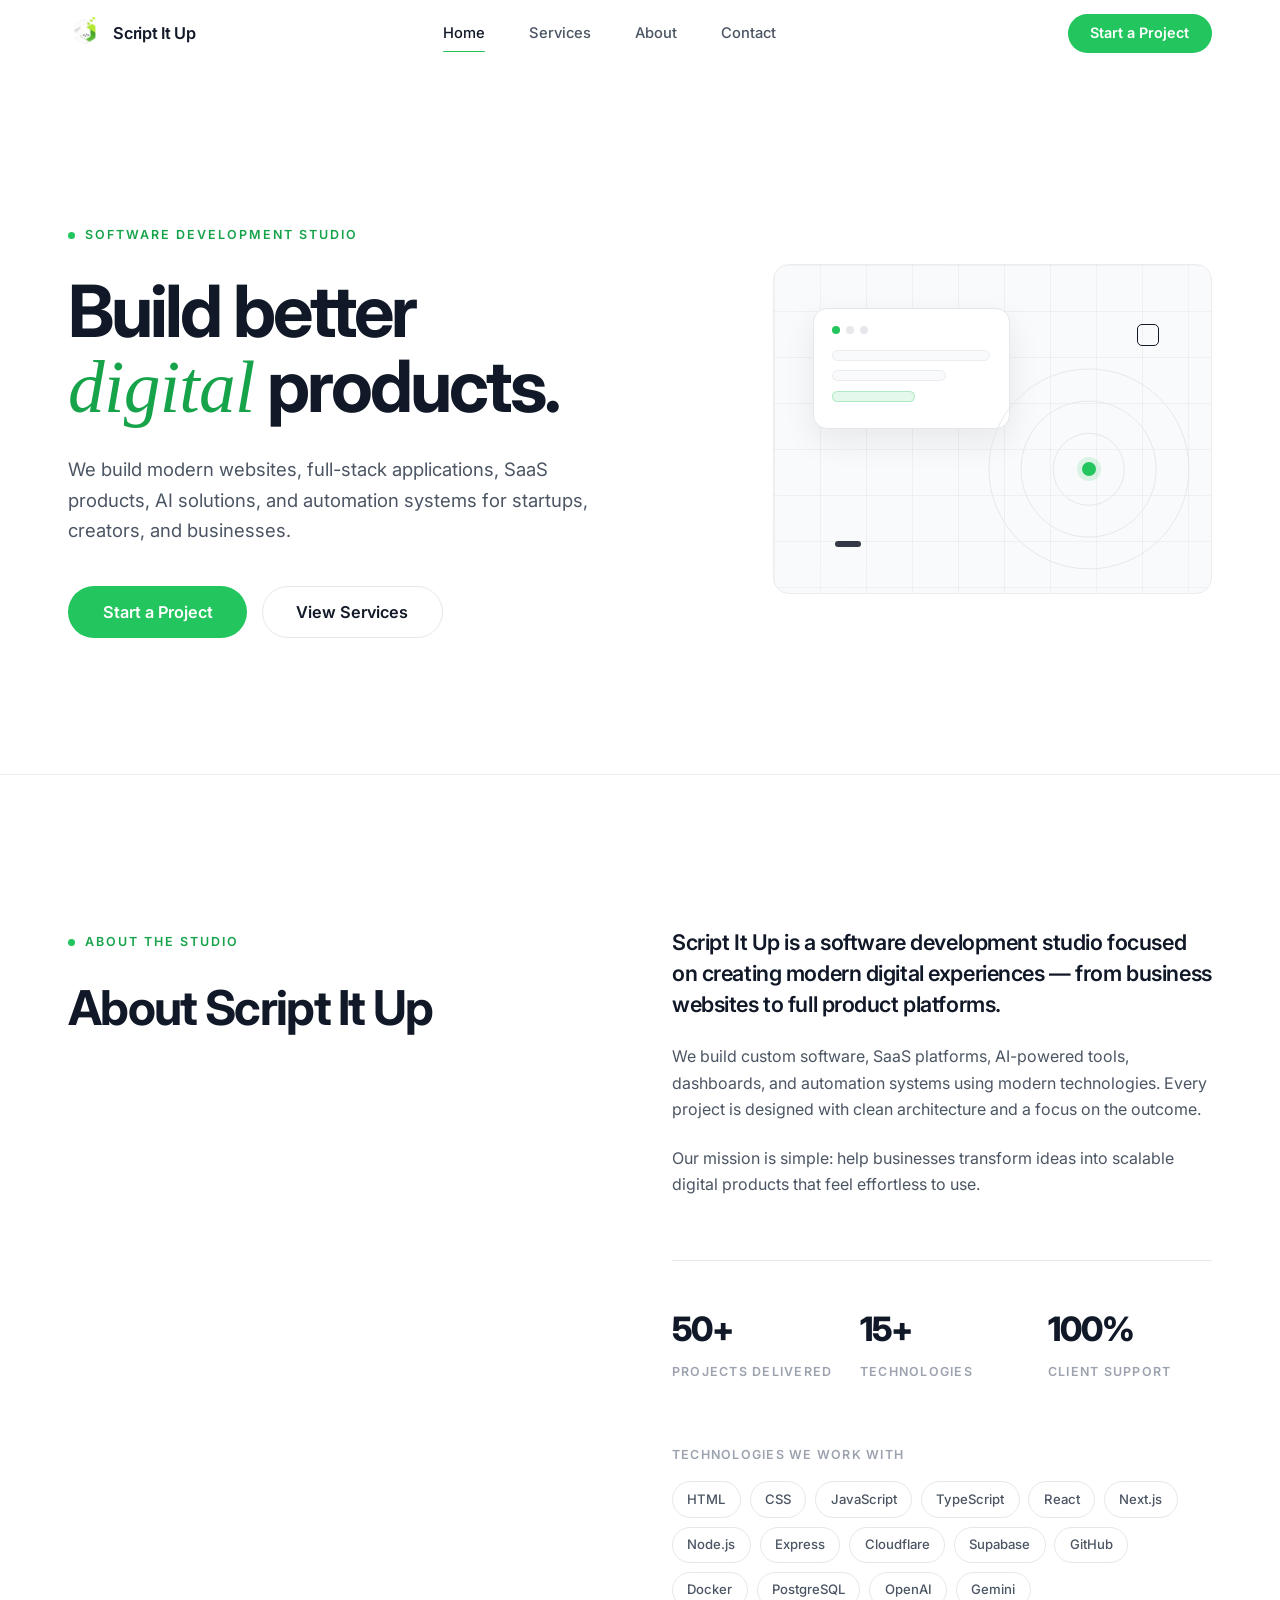
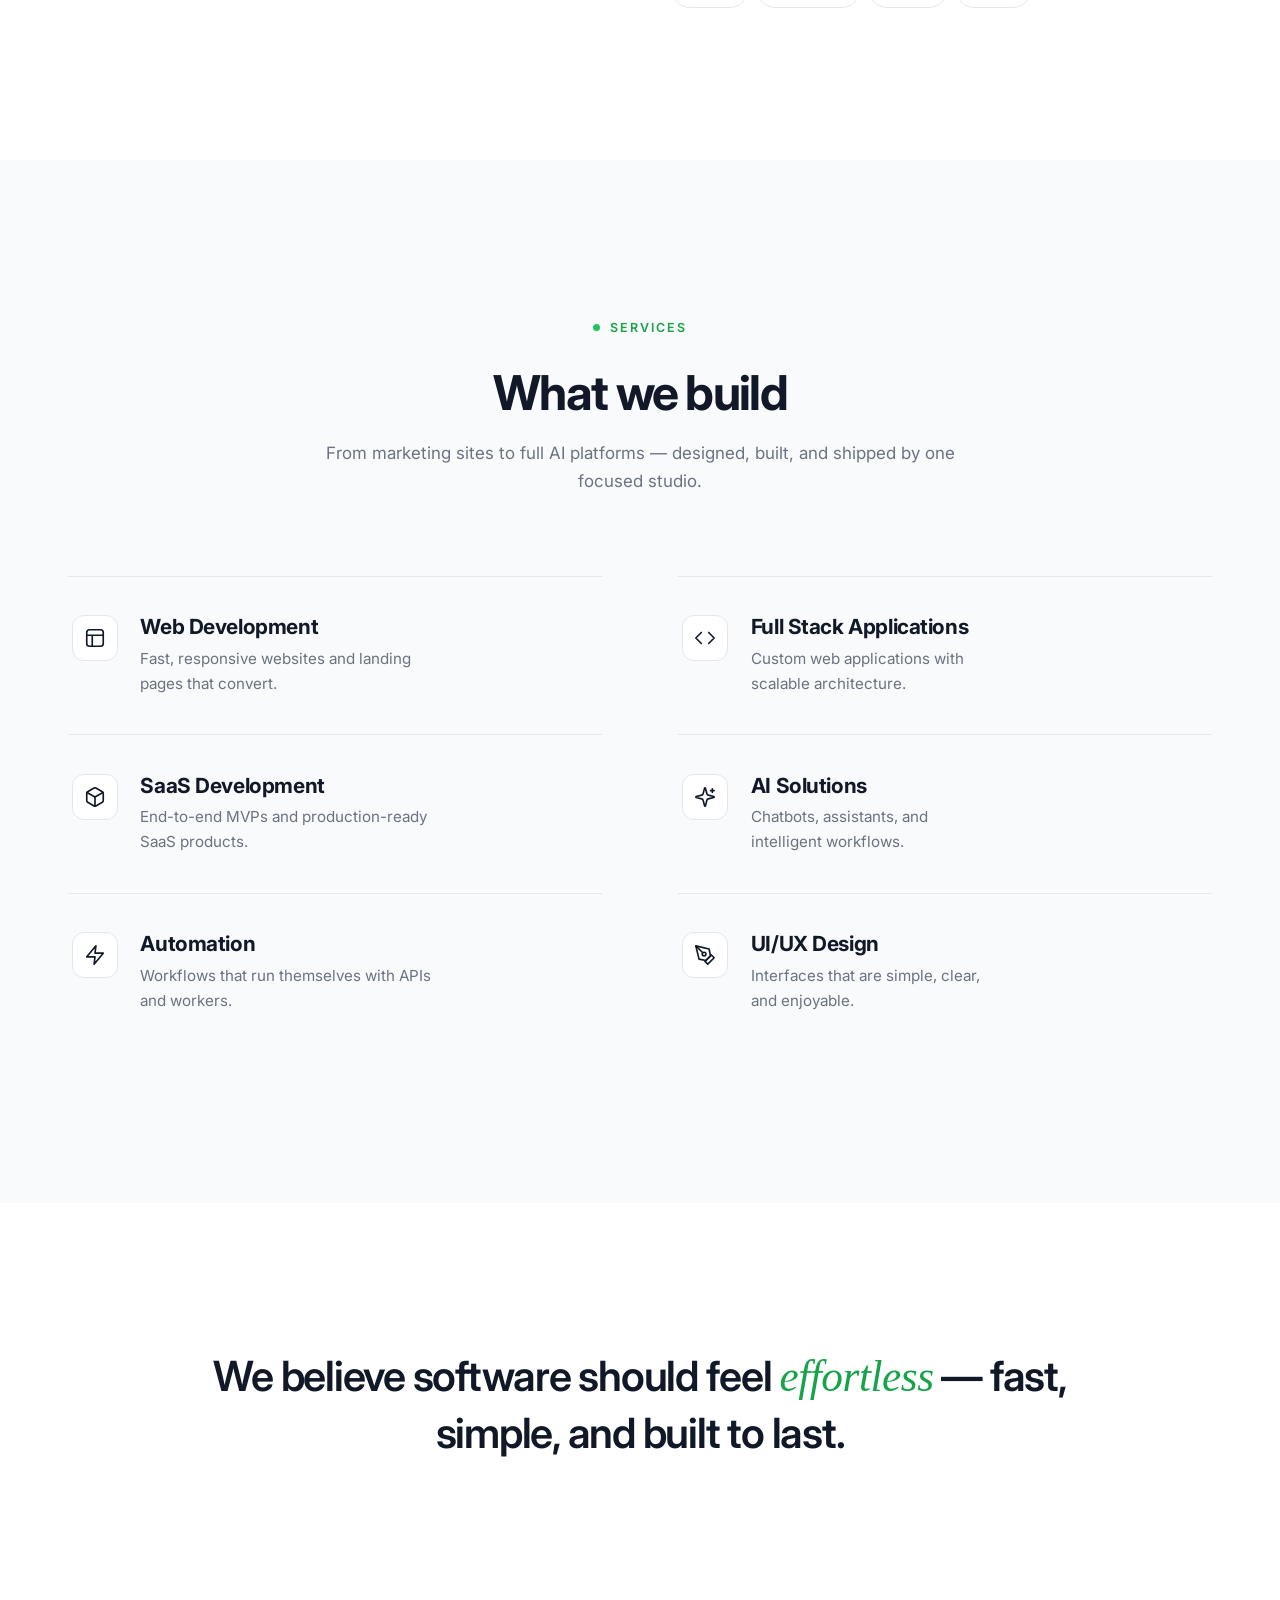
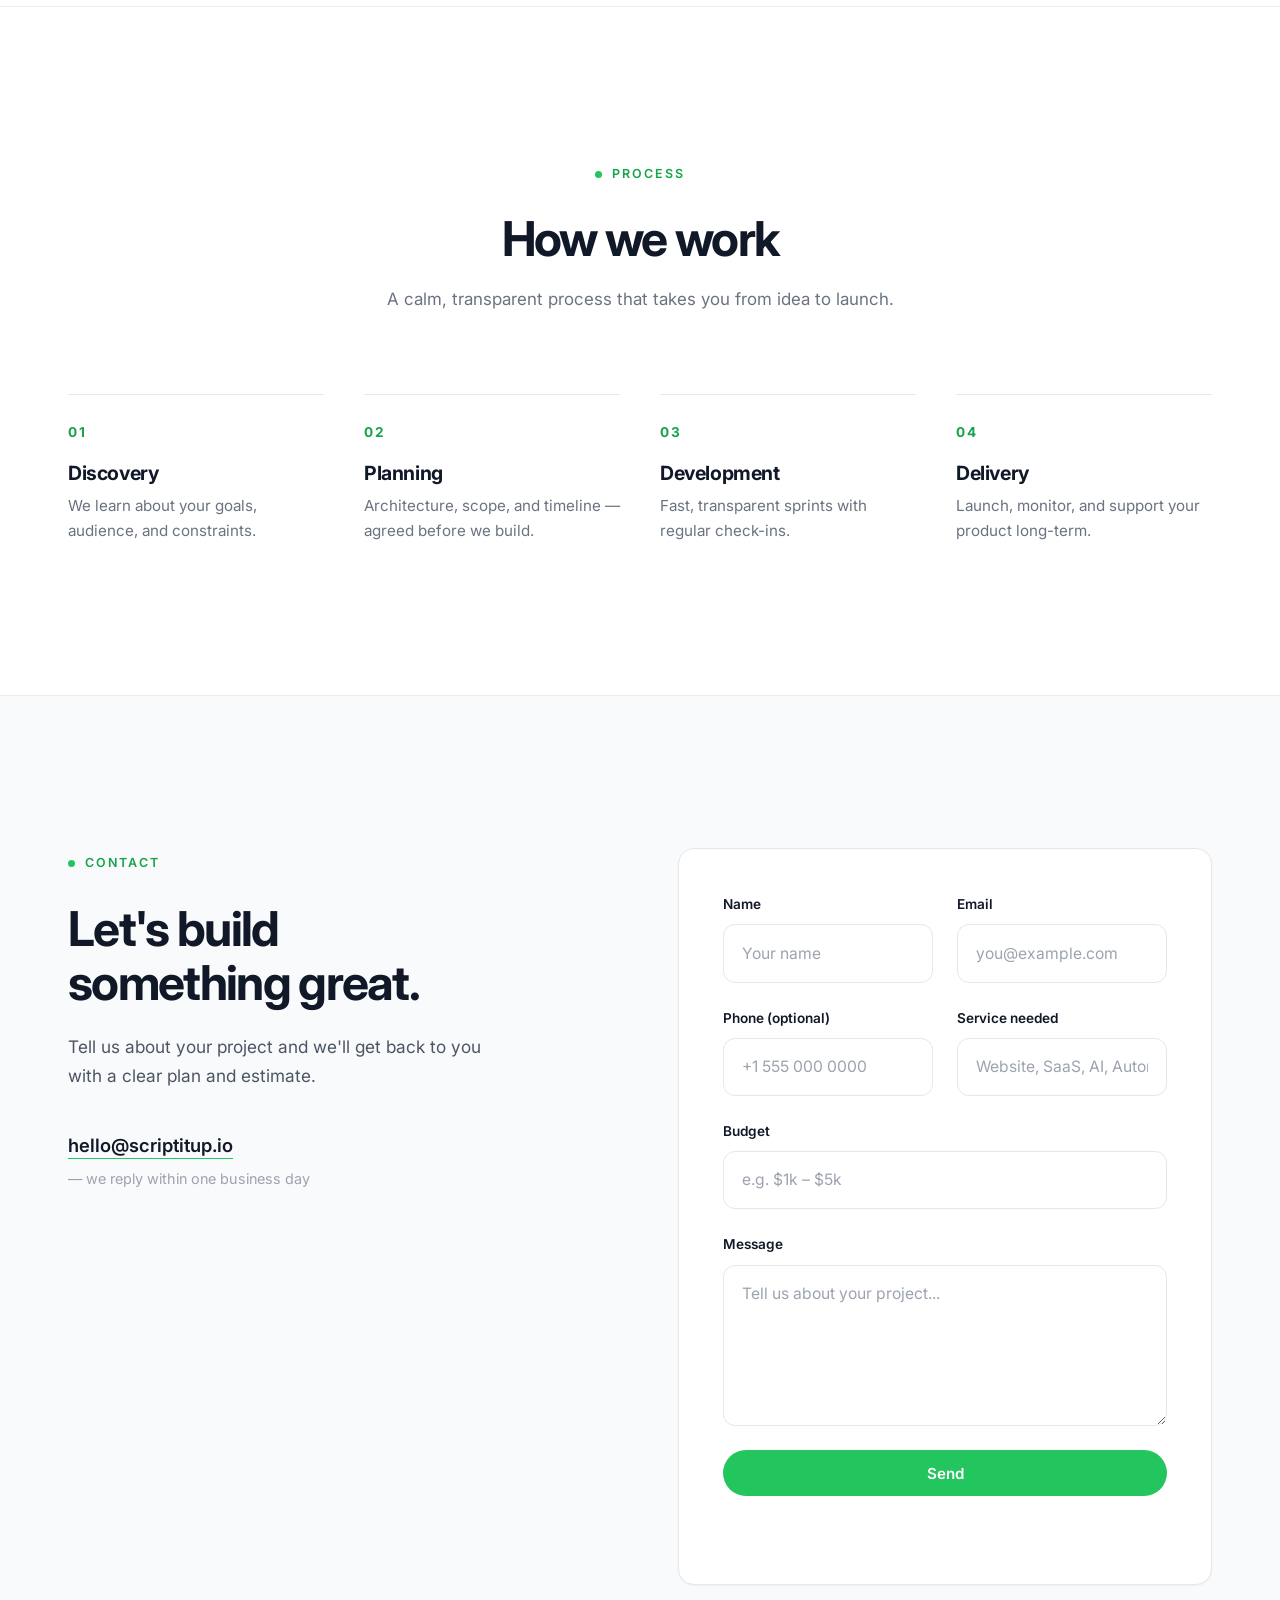
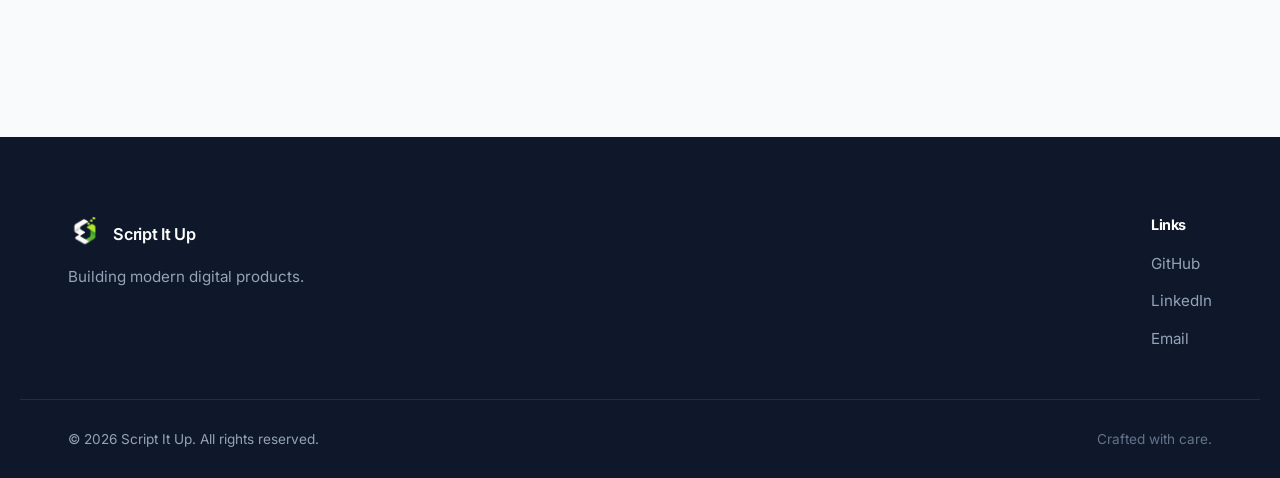
==== commit 0a3cf996: "feat: premium editorial redesign of Script It Up landing page" ====
--- a/index.html
+++ b/index.html
@@ -3,14 +3,14 @@
 <head>
     <meta charset="UTF-8">
     <meta name="viewport" content="width=device-width, initial-scale=1.0">
-    <meta name="description" content="Script It Up is a software development studio building modern websites, full-stack applications, SaaS products, AI solutions, and automation systems.">
+    <meta name="description" content="Script It Up is a software development studio building modern websites, full-stack applications, SaaS platforms, AI solutions, and automation systems.">
     <meta name="keywords" content="script it up, software development, website development, SaaS, AI solutions, automation, web applications">
     <meta name="author" content="Script It Up">
     <meta name="robots" content="index, follow">
     <meta name="theme-color" content="#0F172A">
     <meta name="color-scheme" content="light">
 
-    <title>Script It Up — Building Websites, Software, SaaS, and AI Solutions</title>
+    <title>Script It Up — Software Development Studio</title>
 
     <link rel="icon" type="image/svg+xml" href="assets/favicon.svg">
     <link rel="icon" type="image/x-icon" href="assets/favicon.ico">
@@ -20,16 +20,19 @@
 
     <meta property="og:type" content="website">
     <meta property="og:site_name" content="Script It Up">
-    <meta property="og:title" content="Script It Up — Building Digital Products">
-    <meta property="og:description" content="We build modern websites, full-stack applications, SaaS products, AI solutions, and automation systems.">
+    <meta property="og:title" content="Script It Up — Software Development Studio">
+    <meta property="og:description" content="We build modern websites, full-stack applications, SaaS platforms, AI solutions, and automation systems.">
     <meta property="og:url" content="https://scriptitup.github.io/">
     <meta property="og:image" content="https://scriptitup.github.io/assets/logo.png">
 
     <meta name="twitter:card" content="summary_large_image">
-    <meta name="twitter:title" content="Script It Up — Building Digital Products">
-    <meta name="twitter:description" content="We build modern websites, full-stack applications, SaaS products, AI solutions, and automation systems.">
+    <meta name="twitter:title" content="Script It Up — Software Development Studio">
+    <meta name="twitter:description" content="We build modern websites, full-stack applications, SaaS platforms, AI solutions, and automation systems.">
     <meta name="twitter:image" content="https://scriptitup.github.io/assets/logo.png">
 
+    <link rel="preconnect" href="https://fonts.googleapis.com">
+    <link rel="preconnect" href="https://fonts.gstatic.com" crossorigin>
+    <link href="https://fonts.googleapis.com/css2?family=Inter:wght@400;500;600;700;800&display=swap" rel="stylesheet">
     <link rel="stylesheet" href="style.css">
     <noscript><style>.reveal{opacity:1;transform:none}</style></noscript>
 </head>
@@ -39,7 +42,7 @@
     <header class="site-header" id="site-header">
         <nav class="nav container" aria-label="Main navigation">
             <a class="brand" href="#home" aria-label="Script It Up home">
-                <img class="brand-logo" src="assets/logo-mark.png" alt="" width="40" height="40">
+                <img class="brand-logo" src="assets/logo-mark.png" alt="" width="36" height="36">
                 <span class="brand-name">Script It Up</span>
             </a>
 
@@ -64,72 +67,40 @@
     <main id="main">
         <!-- HERO -->
         <section class="hero" id="home">
-            <div class="hero-bg" aria-hidden="true">
-                <span class="blob blob-1"></span>
-                <span class="blob blob-2"></span>
-                <span class="blob blob-3"></span>
-                <span class="hero-grid-overlay"></span>
-            </div>
-
             <div class="container hero-grid">
                 <div class="hero-content">
-                    <p class="eyebrow"><span class="eyebrow-dot"></span>Software Development Studio</p>
-                    <h1 class="hero-title">Build Better <span class="gradient-text">Digital Products.</span></h1>
-                    <p class="hero-subtitle">We build modern websites, full-stack applications, SaaS products, AI solutions, and automation systems for startups, creators, and businesses.</p>
-                    <div class="hero-actions">
+                    <p class="eyebrow reveal">Software Development Studio</p>
+                    <h1 class="hero-title">
+                        <span>Build better</span>
+                        <span><em class="serif">digital</em> products.</span>
+                    </h1>
+                    <p class="hero-subtitle reveal">We build modern websites, full-stack applications, SaaS products, AI solutions, and automation systems for startups, creators, and businesses.</p>
+                    <div class="hero-actions reveal">
                         <a class="btn btn-primary btn-lg" href="#contact">Start a Project</a>
                         <a class="btn btn-ghost btn-lg" href="#services">View Services</a>
                     </div>
-                    <ul class="hero-points">
-                        <li>
-                            <svg viewBox="0 0 24 24" fill="none" stroke="currentColor" stroke-width="2.5" stroke-linecap="round" stroke-linejoin="round" aria-hidden="true"><path d="M20 6 9 17l-5-5"/></svg>
-                            Modern technology stack
-                        </li>
-                        <li>
-                            <svg viewBox="0 0 24 24" fill="none" stroke="currentColor" stroke-width="2.5" stroke-linecap="round" stroke-linejoin="round" aria-hidden="true"><path d="M20 6 9 17l-5-5"/></svg>
-                            Fast, optimized delivery
-                        </li>
-                        <li>
-                            <svg viewBox="0 0 24 24" fill="none" stroke="currentColor" stroke-width="2.5" stroke-linecap="round" stroke-linejoin="round" aria-hidden="true"><path d="M20 6 9 17l-5-5"/></svg>
-                            Ongoing support
-                        </li>
-                    </ul>
                 </div>
 
                 <div class="hero-visual" aria-hidden="true">
-                    <div class="visual-panel">
-                        <span class="visual-blob vblob-1"></span>
-                        <span class="visual-blob vblob-2"></span>
-                        <span class="visual-blob vblob-3"></span>
-
-                        <div class="mock-card">
-                            <div class="mock-topbar">
-                                <span class="mock-dot"></span>
-                                <span class="mock-dot"></span>
-                                <span class="mock-dot"></span>
-                                <span class="mock-url">scriptitup.io</span>
-                            </div>
-                            <div class="mock-body">
-                                <div class="mock-stat">
-                                    <span class="mock-stat-label">Project</span>
-                                    <span class="mock-stat-value">Deployed</span>
-                                </div>
-                                <div class="mock-bar mock-bar-1"></div>
-                                <div class="mock-bar mock-bar-2"></div>
-                                <div class="mock-bar mock-bar-3"></div>
-                                <div class="mock-pill-row">
-                                    <span class="mock-pill">99.9% uptime</span>
-                                    <span class="mock-pill mock-pill-green">Green build</span>
-                                </div>
-                            </div>
-                        </div>
-
-                        <span class="chip chip-ai">AI</span>
-                        <span class="chip chip-saas">SaaS</span>
-                        <span class="chip chip-automation">
-                            <svg viewBox="0 0 24 24" fill="none" stroke="currentColor" stroke-width="2" stroke-linecap="round" stroke-linejoin="round" aria-hidden="true"><path d="M13 2 3 14h9l-1 8 10-12h-9l1-8z"/></svg>
-                            Automation
-                        </span>
+                    <div class="visual-canvas">
+                        <span class="vc-grid"></span>
+
+                        <div class="vc-window">
+                            <span class="vc-dots" aria-hidden="true"><i></i><i></i><i></i></span>
+                            <span class="vc-line"></span>
+                            <span class="vc-line vc-line-short"></span>
+                            <span class="vc-line vc-line-green"></span>
+                        </div>
+
+                        <div class="vc-rings">
+                            <span class="ring ring-1"></span>
+                            <span class="ring ring-2"></span>
+                            <span class="ring ring-3"></span>
+                            <span class="ring-dot"></span>
+                        </div>
+
+                        <span class="vc-square"></span>
+                        <span class="vc-bar"></span>
                     </div>
                 </div>
             </div>
@@ -139,13 +110,50 @@
         <section class="section about" id="about">
             <div class="container about-grid">
                 <div class="about-intro">
-                    <p class="eyebrow reveal">About Us</p>
+                    <p class="eyebrow reveal">About the studio</p>
                     <h2 class="section-title reveal">About Script It Up</h2>
                 </div>
+
                 <div class="about-body">
-                    <p class="reveal">Script It Up is a software development studio focused on creating modern digital experiences.</p>
-                    <p class="reveal">We build business websites, custom software, SaaS platforms, AI-powered tools, dashboards, and automation systems using modern technologies.</p>
-                    <p class="reveal">Our mission is to help businesses transform ideas into scalable digital products.</p>
+                    <p class="about-lead reveal">Script It Up is a software development studio focused on creating modern digital experiences — from business websites to full product platforms.</p>
+                    <p class="reveal">We build custom software, SaaS platforms, AI-powered tools, dashboards, and automation systems using modern technologies. Every project is designed with clean architecture and a focus on the outcome.</p>
+                    <p class="reveal">Our mission is simple: help businesses transform ideas into scalable digital products that feel effortless to use.</p>
+
+                    <div class="about-metrics reveal">
+                        <div class="metric">
+                            <span class="metric-number">50+</span>
+                            <span class="metric-label">Projects delivered</span>
+                        </div>
+                        <div class="metric">
+                            <span class="metric-number">15+</span>
+                            <span class="metric-label">Technologies</span>
+                        </div>
+                        <div class="metric">
+                            <span class="metric-number">100%</span>
+                            <span class="metric-label">Client support</span>
+                        </div>
+                    </div>
+
+                    <div class="about-tech reveal">
+                        <p class="about-tech-label">Technologies we work with</p>
+                        <ul class="tech-list">
+                            <li>HTML</li>
+                            <li>CSS</li>
+                            <li>JavaScript</li>
+                            <li>TypeScript</li>
+                            <li>React</li>
+                            <li>Next.js</li>
+                            <li>Node.js</li>
+                            <li>Express</li>
+                            <li>Cloudflare</li>
+                            <li>Supabase</li>
+                            <li>GitHub</li>
+                            <li>Docker</li>
+                            <li>PostgreSQL</li>
+                            <li>OpenAI</li>
+                            <li>Gemini</li>
+                        </ul>
+                    </div>
                 </div>
             </div>
         </section>
@@ -154,139 +162,85 @@
         <section class="section services" id="services">
             <div class="container">
                 <div class="section-head">
-                    <p class="eyebrow reveal">What We Do</p>
-                    <h2 class="section-title reveal">Services</h2>
-                    <p class="section-sub reveal">Everything you need to take an idea from concept to production-ready product.</p>
-                </div>
-
-                <div class="services-grid">
-                    <article class="service-card reveal">
+                    <p class="eyebrow reveal">Services</p>
+                    <h2 class="section-title reveal">What we build</h2>
+                    <p class="section-sub reveal">From marketing sites to full AI platforms — designed, built, and shipped by one focused studio.</p>
+                </div>
+
+                <ul class="services-grid">
+                    <li class="service-item reveal">
                         <div class="service-icon">
                             <svg viewBox="0 0 24 24" fill="none" stroke="currentColor" stroke-width="1.8" stroke-linecap="round" stroke-linejoin="round" aria-hidden="true"><rect width="18" height="18" x="3" y="3" rx="3"/><path d="M3 9h18M9 21V9"/></svg>
                         </div>
-                        <h3>Website Development</h3>
-                        <p>Modern responsive business websites, portfolios, company websites, and landing pages.</p>
-                    </article>
-
-                    <article class="service-card reveal" style="--d:.05s">
+                        <div class="service-copy">
+                            <h3>Web Development</h3>
+                            <p>Fast, responsive websites and landing pages that convert.</p>
+                        </div>
+                        <span class="service-arrow" aria-hidden="true">→</span>
+                    </li>
+
+                    <li class="service-item reveal" style="--d:.05s">
                         <div class="service-icon">
                             <svg viewBox="0 0 24 24" fill="none" stroke="currentColor" stroke-width="1.8" stroke-linecap="round" stroke-linejoin="round" aria-hidden="true"><path d="m16 18 6-6-6-6M8 6l-6 6 6 6"/></svg>
                         </div>
-                        <h3>Web Application Development</h3>
-                        <p>Custom web applications with scalable architecture.</p>
-                    </article>
-
-                    <article class="service-card reveal" style="--d:.1s">
-                        <div class="service-icon">
-                            <svg viewBox="0 0 24 24" fill="none" stroke="currentColor" stroke-width="1.8" stroke-linecap="round" stroke-linejoin="round" aria-hidden="true"><path d="m12.83 2.18a2 2 0 0 0-1.66 0L2.6 6.08a1 1 0 0 0 0 1.83l8.58 3.91a2 2 0 0 0 1.66 0l8.58-3.9a1 1 0 0 0 0-1.83Z"/><path d="m22 17.65-9.17 4.16a2 2 0 0 1-1.66 0L2 17.65"/><path d="m22 12.65-9.17 4.16a2 2 0 0 1-1.66 0L2 12.65"/></svg>
-                        </div>
-                        <h3>SaaS Development</h3>
-                        <p>End-to-end SaaS MVPs and production-ready products.</p>
-                    </article>
-
-                    <article class="service-card reveal" style="--d:.15s">
+                        <div class="service-copy">
+                            <h3>Full Stack Applications</h3>
+                            <p>Custom web applications with scalable architecture.</p>
+                        </div>
+                        <span class="service-arrow" aria-hidden="true">→</span>
+                    </li>
+
+                    <li class="service-item reveal">
+                        <div class="service-icon">
+                            <svg viewBox="0 0 24 24" fill="none" stroke="currentColor" stroke-width="1.8" stroke-linecap="round" stroke-linejoin="round" aria-hidden="true"><path d="M21 8a2 2 0 0 0-1-1.73l-7-4a2 2 0 0 0-2 0l-7 4A2 2 0 0 0 3 8v8a2 2 0 0 0 1 1.73l7 4a2 2 0 0 0 2 0l7-4A2 2 0 0 0 21 16Z"/><path d="m3.3 7 8.7 5 8.7-5"/><path d="M12 22V12"/></svg>
+                        </div>
+                        <div class="service-copy">
+                            <h3>SaaS Development</h3>
+                            <p>End-to-end MVPs and production-ready SaaS products.</p>
+                        </div>
+                        <span class="service-arrow" aria-hidden="true">→</span>
+                    </li>
+
+                    <li class="service-item reveal" style="--d:.05s">
                         <div class="service-icon">
                             <svg viewBox="0 0 24 24" fill="none" stroke="currentColor" stroke-width="1.8" stroke-linecap="round" stroke-linejoin="round" aria-hidden="true"><path d="M9.937 15.5A2 2 0 0 0 8.5 14.063l-6.135-1.582a.5.5 0 0 1 0-.962L8.5 9.936A2 2 0 0 0 9.937 8.5l1.582-6.135a.5.5 0 0 1 .963 0L14.063 8.5A2 2 0 0 0 15.5 9.937l6.135 1.581a.5.5 0 0 1 0 .964L15.5 14.063a2 2 0 0 0-1.437 1.437l-1.582 6.135a.5.5 0 0 1-.963 0z"/><path d="M20 3v4M22 5h-4"/></svg>
                         </div>
-                        <h3>AI Solutions</h3>
-                        <p>AI chatbots, AI integrations, AI assistants, and intelligent workflows.</p>
-                    </article>
-
-                    <article class="service-card reveal" style="--d:.2s">
+                        <div class="service-copy">
+                            <h3>AI Solutions</h3>
+                            <p>Chatbots, assistants, and intelligent workflows.</p>
+                        </div>
+                        <span class="service-arrow" aria-hidden="true">→</span>
+                    </li>
+
+                    <li class="service-item reveal">
                         <div class="service-icon">
                             <svg viewBox="0 0 24 24" fill="none" stroke="currentColor" stroke-width="1.8" stroke-linecap="round" stroke-linejoin="round" aria-hidden="true"><path d="M13 2 3 14h9l-1 8 10-12h-9l1-8z"/></svg>
                         </div>
-                        <h3>Automation</h3>
-                        <p>Business workflow automation using APIs, Cloudflare Workers, GitHub Actions, and n8n.</p>
-                    </article>
-
-                    <article class="service-card reveal" style="--d:.25s">
+                        <div class="service-copy">
+                            <h3>Automation</h3>
+                            <p>Workflows that run themselves with APIs and workers.</p>
+                        </div>
+                        <span class="service-arrow" aria-hidden="true">→</span>
+                    </li>
+
+                    <li class="service-item reveal" style="--d:.05s">
                         <div class="service-icon">
                             <svg viewBox="0 0 24 24" fill="none" stroke="currentColor" stroke-width="1.8" stroke-linecap="round" stroke-linejoin="round" aria-hidden="true"><path d="m12 19 7-7 3 3-7 7-3-3z"/><path d="m18 13-1.5-7.5L2 2l3.5 14.5L13 18l5-5z"/><path d="m2 2 7.586 7.586"/><circle cx="11" cy="11" r="2"/></svg>
                         </div>
-                        <h3>UI/UX Design</h3>
-                        <p>Modern interfaces designed with usability and performance in mind.</p>
-                    </article>
-
-                    <article class="service-card reveal" style="--d:.3s">
-                        <div class="service-icon">
-                            <svg viewBox="0 0 24 24" fill="none" stroke="currentColor" stroke-width="1.8" stroke-linecap="round" stroke-linejoin="round" aria-hidden="true"><path d="M21 12a9 9 0 1 1-9-9c2.52 0 4.93 1 6.74 2.74L21 8"/><path d="M21 3v5h-5"/></svg>
-                        </div>
-                        <h3>Maintenance</h3>
-                        <p>Ongoing updates, monitoring, optimization, and support.</p>
-                    </article>
-                </div>
-            </div>
-        </section>
-
-        <!-- TECH STACK -->
-        <section class="section tech" id="tech">
+                        <div class="service-copy">
+                            <h3>UI/UX Design</h3>
+                            <p>Interfaces that are simple, clear, and enjoyable.</p>
+                        </div>
+                        <span class="service-arrow" aria-hidden="true">→</span>
+                    </li>
+                </ul>
+            </div>
+        </section>
+
+        <!-- STATEMENT -->
+        <section class="statement">
             <div class="container">
-                <div class="section-head">
-                    <p class="eyebrow reveal">Tech Stack</p>
-                    <h2 class="section-title reveal">Technologies We Work With</h2>
-                </div>
-                <ul class="tech-list reveal">
-                    <li>HTML</li>
-                    <li>CSS</li>
-                    <li>JavaScript</li>
-                    <li>TypeScript</li>
-                    <li>React</li>
-                    <li>Next.js</li>
-                    <li>Node.js</li>
-                    <li>Express</li>
-                    <li>Cloudflare</li>
-                    <li>Supabase</li>
-                    <li>GitHub</li>
-                    <li>Docker</li>
-                    <li>PostgreSQL</li>
-                    <li>OpenAI</li>
-                    <li>Gemini</li>
-                </ul>
-            </div>
-        </section>
-
-        <!-- WHY CHOOSE US -->
-        <section class="section why" id="why">
-            <div class="container">
-                <div class="section-head">
-                    <p class="eyebrow reveal">Why Us</p>
-                    <h2 class="section-title reveal">Why Choose Us</h2>
-                </div>
-
-                <div class="why-grid">
-                    <article class="why-card reveal">
-                        <div class="why-icon">
-                            <svg viewBox="0 0 24 24" fill="none" stroke="currentColor" stroke-width="1.8" stroke-linecap="round" stroke-linejoin="round" aria-hidden="true"><rect width="16" height="16" x="4" y="4" rx="2"/><rect width="6" height="6" x="9" y="9" rx="1"/><path d="M15 2v2M15 20v2M2 15h2M2 9h2M20 15h2M20 9h2M9 2v2M9 20v2"/></svg>
-                        </div>
-                        <h3>Modern Technologies</h3>
-                        <p>Built with modern scalable technologies.</p>
-                    </article>
-
-                    <article class="why-card reveal" style="--d:.05s">
-                        <div class="why-icon">
-                            <svg viewBox="0 0 24 24" fill="none" stroke="currentColor" stroke-width="1.8" stroke-linecap="round" stroke-linejoin="round" aria-hidden="true"><path d="M13 2 3 14h9l-1 8 10-12h-9l1-8z"/></svg>
-                        </div>
-                        <h3>Performance</h3>
-                        <p>Fast loading and optimized applications.</p>
-                    </article>
-
-                    <article class="why-card reveal" style="--d:.1s">
-                        <div class="why-icon">
-                            <svg viewBox="0 0 24 24" fill="none" stroke="currentColor" stroke-width="1.8" stroke-linecap="round" stroke-linejoin="round" aria-hidden="true"><path d="M9.937 15.5A2 2 0 0 0 8.5 14.063l-6.135-1.582a.5.5 0 0 1 0-.962L8.5 9.936A2 2 0 0 0 9.937 8.5l1.582-6.135a.5.5 0 0 1 .963 0L14.063 8.5A2 2 0 0 0 15.5 9.937l6.135 1.581a.5.5 0 0 1 0 .964L15.5 14.063a2 2 0 0 0-1.437 1.437l-1.582 6.135a.5.5 0 0 1-.963 0z"/><path d="M20 3v4M22 5h-4"/></svg>
-                        </div>
-                        <h3>Clean Design</h3>
-                        <p>Minimal interfaces users enjoy.</p>
-                    </article>
-
-                    <article class="why-card reveal" style="--d:.15s">
-                        <div class="why-icon">
-                            <svg viewBox="0 0 24 24" fill="none" stroke="currentColor" stroke-width="1.8" stroke-linecap="round" stroke-linejoin="round" aria-hidden="true"><path d="M20 13c0 5-3.5 7.5-7.66 8.95a1 1 0 0 1-.67-.01C7.5 20.5 4 18 4 13V6a1 1 0 0 1 1-1c2 0 4.5-1.2 6.24-2.72a1.17 1.17 0 0 1 1.52 0C14.51 3.81 17 5 19 5a1 1 0 0 1 1 1z"/><path d="m9 12 2 2 4-4"/></svg>
-                        </div>
-                        <h3>Reliable Support</h3>
-                        <p>Long-term maintenance and improvements.</p>
-                    </article>
-                </div>
+                <p class="statement-text reveal">We believe software should feel <em class="serif">effortless</em> — fast, simple, and built to last.</p>
             </div>
         </section>
 
@@ -294,31 +248,31 @@
         <section class="section process" id="process">
             <div class="container">
                 <div class="section-head">
-                    <p class="eyebrow reveal">Our Process</p>
-                    <h2 class="section-title reveal">How We Work</h2>
-                    <p class="section-sub reveal">A clear, focused process that takes you from idea to launch.</p>
-                </div>
-
-                <ol class="process-list">
+                    <p class="eyebrow reveal">Process</p>
+                    <h2 class="section-title reveal">How we work</h2>
+                    <p class="section-sub reveal">A calm, transparent process that takes you from idea to launch.</p>
+                </div>
+
+                <ol class="process-grid">
                     <li class="process-step reveal">
                         <span class="process-number">01</span>
                         <h3>Discovery</h3>
-                        <p>We learn about your goals, audience, and requirements.</p>
+                        <p>We learn about your goals, audience, and constraints.</p>
                     </li>
                     <li class="process-step reveal" style="--d:.05s">
                         <span class="process-number">02</span>
                         <h3>Planning</h3>
-                        <p>We map out architecture, scope, and a realistic timeline.</p>
+                        <p>Architecture, scope, and timeline — agreed before we build.</p>
                     </li>
                     <li class="process-step reveal" style="--d:.1s">
                         <span class="process-number">03</span>
                         <h3>Development</h3>
-                        <p>We build, test, and iterate in short, transparent cycles.</p>
+                        <p>Fast, transparent sprints with regular check-ins.</p>
                     </li>
                     <li class="process-step reveal" style="--d:.15s">
                         <span class="process-number">04</span>
                         <h3>Delivery</h3>
-                        <p>We launch, monitor, and support your product long-term.</p>
+                        <p>Launch, monitor, and support your product long-term.</p>
                     </li>
                 </ol>
             </div>
@@ -329,32 +283,15 @@
             <div class="container contact-grid">
                 <div class="contact-intro">
                     <p class="eyebrow reveal">Contact</p>
-                    <h2 class="section-title reveal">Let's Build Something Great</h2>
+                    <h2 class="section-title reveal">Let's build something great.</h2>
                     <p class="reveal">Tell us about your project and we'll get back to you with a clear plan and estimate.</p>
-
-                    <ul class="contact-meta reveal">
-                        <li>
-                            <span class="contact-meta-icon">
-                                <svg viewBox="0 0 24 24" fill="none" stroke="currentColor" stroke-width="1.8" stroke-linecap="round" stroke-linejoin="round" aria-hidden="true"><path d="M21 15a2 2 0 0 1-2 2H7l-4 4V5a2 2 0 0 1 2-2h14a2 2 0 0 1 2 2z"/></svg>
-                            </span>
-                            <span>We reply within one business day</span>
-                        </li>
-                        <li>
-                            <span class="contact-meta-icon">
-                                <svg viewBox="0 0 24 24" fill="none" stroke="currentColor" stroke-width="1.8" stroke-linecap="round" stroke-linejoin="round" aria-hidden="true"><path d="M12 20h9"/><path d="M16.5 3.5a2.1 2.1 0 0 1 3 3L7 19l-4 1 1-4Z"/></svg>
-                            </span>
-                            <span>Free consultation for every project</span>
-                        </li>
-                        <li>
-                            <span class="contact-meta-icon">
-                                <svg viewBox="0 0 24 24" fill="none" stroke="currentColor" stroke-width="1.8" stroke-linecap="round" stroke-linejoin="round" aria-hidden="true"><path d="M20 10c0 6-8 12-8 12s-8-6-8-12a8 8 0 0 1 16 0Z"/><circle cx="12" cy="10" r="3"/></svg>
-                            </span>
-                            <span>Remote-friendly, worldwide</span>
-                        </li>
-                    </ul>
-                </div>
-
-                <form id="contact-form" class="contact-form" novalidate>
+                    <p class="contact-email reveal">
+                        <a href="mailto:hello@scriptitup.io">hello@scriptitup.io</a>
+                        <span class="contact-note">— we reply within one business day</span>
+                    </p>
+                </div>
+
+                <form id="contact-form" class="contact-form reveal" novalidate>
                     <div class="form-row">
                         <div class="field">
                             <label for="name">Name</label>
@@ -400,7 +337,7 @@
         <div class="container footer-grid">
             <div class="footer-brand">
                 <a class="brand" href="#home" aria-label="Script It Up home">
-                    <img class="brand-logo" src="assets/logo-mark.png" alt="" width="40" height="40">
+                    <img class="brand-logo" src="assets/logo-mark.png" alt="" width="36" height="36">
                     <span class="brand-name">Script It Up</span>
                 </a>
                 <p>Building modern digital products.</p>
@@ -417,6 +354,7 @@
         </div>
         <div class="container footer-bottom">
             <p>&copy; <span id="year">2026</span> Script It Up. All rights reserved.</p>
+            <p class="footer-made">Crafted with care.</p>
         </div>
     </footer>
 
--- a/style.css
+++ b/style.css
@@ -1,5 +1,6 @@
 /* ============================================================
-   Script It Up — Design System & Styles
+   Script It Up — Editorial Design System
+   Restraint. Typography. Whitespace. Green as an accent only.
    ============================================================ */
 
 /* ---------- Variables ---------- */
@@ -7,40 +8,38 @@
     /* Brand */
     --green: #22C55E;
     --green-dark: #16A34A;
-    --green-deep: #15803D;
-    --green-soft: #ECFDF3;
-    --green-glow: rgba(34, 197, 94, 0.18);
+    --green-soft: #F0FDF4;
+    --green-ring: rgba(34, 197, 94, 0.14);
 
     /* Neutrals */
+    --ink: #111827;
+    --text: #4B5563;
+    --muted: #6B7280;
+    --faint: #9CA3AF;
+    --border: #E5E7EB;
+    --border-soft: #ECECEE;
+    --bg: #FFFFFF;
+    --bg-soft: #F9FAFB;
     --dark: #0F172A;
-    --ink: #1E293B;
-    --slate-600: #475569;
-    --slate-500: #64748B;
-    --slate-400: #94A3B8;
-    --bg: #FFFFFF;
-    --bg-soft: #F8FAFC;
-    --border: #E2E8F0;
-    --border-strong: #CBD5E1;
 
     /* Shape */
-    --radius-sm: 10px;
-    --radius: 16px;
-    --radius-lg: 22px;
+    --radius: 12px;
+    --radius-lg: 16px;
     --radius-full: 999px;
 
-    /* Depth */
-    --shadow-sm: 0 1px 2px rgba(15, 23, 42, 0.05);
-    --shadow-md: 0 8px 24px rgba(15, 23, 42, 0.08);
-    --shadow-lg: 0 24px 60px rgba(15, 23, 42, 0.12);
-    --shadow-green: 0 10px 30px rgba(34, 197, 94, 0.3);
+    /* Depth — kept minimal */
+    --shadow-sm: 0 1px 2px rgba(17, 24, 39, 0.04);
+    --shadow-md: 0 12px 32px rgba(17, 24, 39, 0.08);
+    --shadow-green: 0 8px 24px rgba(34, 197, 94, 0.28);
 
     /* Layout */
-    --container: 1150px;
-    --section-pad: clamp(4.5rem, 10vw, 7.5rem);
-    --header-h: 76px;
+    --container: 1240px;
+    --section-pad: clamp(6.5rem, 13vw, 9.5rem);
+    --header-h: 68px;
 
     /* Type */
-    --font: -apple-system, BlinkMacSystemFont, "Segoe UI", Roboto, Helvetica, Arial, sans-serif;
+    --font: "Inter", -apple-system, BlinkMacSystemFont, "Segoe UI", Roboto, Helvetica, Arial, sans-serif;
+    --serif: Georgia, "Times New Roman", serif;
 
     /* Motion */
     --ease: cubic-bezier(0.22, 1, 0.36, 1);
@@ -55,17 +54,18 @@
 
 html {
     scroll-behavior: smooth;
-    scroll-padding-top: calc(var(--header-h) + 8px);
+    scroll-padding-top: calc(var(--header-h) + 12px);
     -webkit-text-size-adjust: 100%;
 }
 
 body {
     font-family: var(--font);
     font-size: 1rem;
-    line-height: 1.6;
-    color: var(--ink);
+    line-height: 1.65;
+    color: var(--text);
     background: var(--bg);
     -webkit-font-smoothing: antialiased;
+    text-rendering: optimizeLegibility;
     overflow-x: hidden;
 }
 
@@ -92,10 +92,15 @@
 }
 
 h1, h2, h3 {
-    color: var(--dark);
-    line-height: 1.15;
-    letter-spacing: -0.02em;
-    font-weight: 800;
+    color: var(--ink);
+    line-height: 1.12;
+    letter-spacing: -0.03em;
+    font-weight: 700;
+    text-wrap: balance;
+}
+
+p {
+    text-wrap: pretty;
 }
 
 :focus-visible {
@@ -109,7 +114,7 @@
     width: 100%;
     max-width: var(--container);
     margin-inline: auto;
-    padding-inline: 1.5rem;
+    padding-inline: clamp(1.5rem, 5vw, 3rem);
 }
 
 .section {
@@ -118,43 +123,49 @@
 
 .section-head {
     max-width: 640px;
-    margin: 0 auto clamp(2.5rem, 6vw, 4rem);
+    margin: 0 auto clamp(3rem, 7vw, 5rem);
     text-align: center;
 }
 
 .section-title {
-    font-size: clamp(1.9rem, 4vw, 2.75rem);
-    margin-bottom: 1rem;
+    font-size: clamp(2rem, 4vw, 3rem);
+    letter-spacing: -0.035em;
 }
 
 .section-sub {
-    color: var(--slate-500);
-    font-size: 1.05rem;
+    color: var(--muted);
+    font-size: 1.06rem;
+    margin-top: 1.25rem;
 }
 
 /* ---------- Eyebrow ---------- */
 .eyebrow {
     display: inline-flex;
     align-items: center;
-    gap: 0.5rem;
-    font-size: 0.8rem;
-    font-weight: 700;
-    letter-spacing: 0.08em;
+    font-size: 0.78rem;
+    font-weight: 600;
+    letter-spacing: 0.16em;
     text-transform: uppercase;
-    color: var(--green-deep);
-    background: var(--green-soft);
-    border: 1px solid rgba(34, 197, 94, 0.25);
-    border-radius: var(--radius-full);
-    padding: 0.4rem 0.9rem;
-    margin-bottom: 1.25rem;
-}
-
-.eyebrow-dot {
-    width: 8px;
-    height: 8px;
+    color: var(--green-dark);
+    margin-bottom: 1.75rem;
+}
+
+.eyebrow::before {
+    content: "";
+    width: 7px;
+    height: 7px;
     border-radius: 50%;
     background: var(--green);
-    box-shadow: 0 0 0 4px var(--green-glow);
+    margin-right: 0.65rem;
+}
+
+/* ---------- Serif Accent ---------- */
+.serif {
+    font-family: var(--serif);
+    font-style: italic;
+    font-weight: 400;
+    letter-spacing: -0.01em;
+    color: var(--green-dark);
 }
 
 /* ---------- Buttons ---------- */
@@ -163,49 +174,45 @@
     align-items: center;
     justify-content: center;
     gap: 0.5rem;
-    font-weight: 700;
+    font-weight: 600;
     font-size: 0.95rem;
     line-height: 1;
-    padding: 0.85rem 1.6rem;
+    padding: 0.9rem 1.75rem;
     border-radius: var(--radius-full);
     border: 1px solid transparent;
-    transition: transform 0.2s var(--ease), box-shadow 0.2s var(--ease), background-color 0.2s, border-color 0.2s, color 0.2s;
-    will-change: transform;
-}
-
-.btn:active {
-    transform: translateY(1px) scale(0.99);
+    transition: transform 0.25s var(--ease), background-color 0.25s, border-color 0.25s, color 0.25s, box-shadow 0.25s;
 }
 
 .btn-lg {
-    padding: 1.05rem 2rem;
-    font-size: 1.05rem;
+    padding: 1.05rem 2.1rem;
+    font-size: 1.02rem;
 }
 
 .btn-primary {
     background: var(--green);
     color: #fff;
-    box-shadow: var(--shadow-green);
 }
 
 .btn-primary:hover {
     background: var(--green-dark);
     transform: translateY(-2px);
-    box-shadow: 0 16px 36px rgba(34, 197, 94, 0.35);
+    box-shadow: var(--shadow-green);
+}
+
+.btn-primary:active {
+    transform: translateY(0);
 }
 
 .btn-ghost {
     background: var(--bg);
-    color: var(--dark);
-    border-color: var(--border-strong);
-    box-shadow: var(--shadow-sm);
+    color: var(--ink);
+    border-color: var(--border);
 }
 
 .btn-ghost:hover {
     border-color: var(--green);
-    color: var(--green-deep);
+    color: var(--green-dark);
     transform: translateY(-2px);
-    box-shadow: var(--shadow-md);
 }
 
 .btn-block {
@@ -215,18 +222,18 @@
 /* ---------- Skip Link ---------- */
 .skip-link {
     position: absolute;
-    left: 1rem;
+    left: 1.25rem;
     top: -100px;
     z-index: 200;
     background: var(--dark);
     color: #fff;
     padding: 0.7rem 1.2rem;
-    border-radius: var(--radius-sm);
+    border-radius: var(--radius);
     transition: top 0.2s;
 }
 
 .skip-link:focus {
-    top: 1rem;
+    top: 1.25rem;
 }
 
 /* ---------- Header / Nav ---------- */
@@ -237,68 +244,86 @@
     height: var(--header-h);
     display: flex;
     align-items: center;
-    transition: background-color 0.25s, box-shadow 0.25s, border-color 0.25s;
     border-bottom: 1px solid transparent;
+    transition: background-color 0.3s, border-color 0.3s, box-shadow 0.3s;
 }
 
 .site-header.scrolled {
-    background: rgba(255, 255, 255, 0.82);
-    -webkit-backdrop-filter: blur(14px) saturate(1.6);
-    backdrop-filter: blur(14px) saturate(1.6);
-    border-bottom-color: var(--border);
-    box-shadow: 0 4px 20px rgba(15, 23, 42, 0.06);
+    background: rgba(255, 255, 255, 0.85);
+    -webkit-backdrop-filter: blur(14px) saturate(1.5);
+    backdrop-filter: blur(14px) saturate(1.5);
+    border-bottom-color: var(--border-soft);
+    box-shadow: 0 1px 0 rgba(17, 24, 39, 0.03);
 }
 
 .nav {
     display: flex;
     align-items: center;
     justify-content: space-between;
-    gap: 1rem;
+    gap: 1.5rem;
 }
 
 .brand {
     display: inline-flex;
     align-items: center;
-    gap: 0.65rem;
-    font-weight: 800;
-    font-size: 1.1rem;
-    color: var(--dark);
-    letter-spacing: -0.01em;
+    gap: 0.7rem;
+    font-weight: 600;
+    font-size: 1.02rem;
+    letter-spacing: -0.02em;
+    color: var(--ink);
 }
 
 .brand-logo {
-    width: 36px;
-    height: 36px;
-    border-radius: 10px;
+    width: 34px;
+    height: 34px;
+    border-radius: 9px;
 }
 
 .nav-links {
     display: flex;
     align-items: center;
-    gap: 0.25rem;
+    gap: 2.75rem;
 }
 
 .nav-link {
+    position: relative;
     display: block;
-    padding: 0.5rem 0.9rem;
-    border-radius: var(--radius-full);
-    font-weight: 600;
-    font-size: 0.95rem;
-    color: var(--slate-600);
-    transition: color 0.2s, background-color 0.2s;
+    padding: 0.4rem 0;
+    font-size: 0.92rem;
+    font-weight: 500;
+    color: var(--text);
+    transition: color 0.2s;
+}
+
+.nav-link::after {
+    content: "";
+    position: absolute;
+    left: 0;
+    right: 0;
+    bottom: 0;
+    height: 1.5px;
+    background: var(--green);
+    border-radius: 2px;
+    transform: scaleX(0);
+    transform-origin: left;
+    transition: transform 0.3s var(--ease);
 }
 
 .nav-link:hover {
-    color: var(--dark);
-    background: var(--bg-soft);
+    color: var(--ink);
+}
+
+.nav-link:hover::after,
+.nav-link.active::after {
+    transform: scaleX(1);
 }
 
 .nav-link.active {
-    color: var(--green-deep);
+    color: var(--ink);
 }
 
 .nav-cta {
-    padding: 0.65rem 1.3rem;
+    padding: 0.7rem 1.35rem;
     font-size: 0.9rem;
 }
 
@@ -314,16 +339,16 @@
     width: 44px;
     height: 44px;
     padding: 10px;
-    border-radius: var(--radius-sm);
-    background: var(--bg-soft);
+    border-radius: var(--radius);
     border: 1px solid var(--border);
+    background: var(--bg);
 }
 
 .nav-toggle-bar {
     display: block;
     height: 2px;
     width: 100%;
-    background: var(--dark);
+    background: var(--ink);
     border-radius: 2px;
     transition: transform 0.25s var(--ease), opacity 0.2s;
 }
@@ -342,353 +367,275 @@
 
 /* ---------- Hero ---------- */
 .hero {
-    position: relative;
-    overflow: hidden;
-    padding-top: calc(var(--header-h) + clamp(3rem, 8vw, 6rem));
-    padding-bottom: clamp(4rem, 9vw, 7rem);
-}
-
-.hero-bg {
-    position: absolute;
-    inset: 0;
-    z-index: -1;
-    background:
-        radial-gradient(60% 50% at 85% 10%, rgba(34, 197, 94, 0.14), transparent 60%),
-        radial-gradient(50% 45% at 5% 90%, rgba(34, 197, 94, 0.1), transparent 60%),
-        linear-gradient(180deg, var(--bg-soft) 0%, var(--bg) 100%);
-}
-
-.hero-grid-overlay {
-    position: absolute;
-    inset: 0;
-    background-image:
-        linear-gradient(to right, rgba(15, 23, 42, 0.035) 1px, transparent 1px),
-        linear-gradient(to bottom, rgba(15, 23, 42, 0.035) 1px, transparent 1px);
-    background-size: 56px 56px;
-    -webkit-mask-image: radial-gradient(70% 60% at 50% 40%, #000 30%, transparent 80%);
-    mask-image: radial-gradient(70% 60% at 50% 40%, #000 30%, transparent 80%);
-}
-
-.blob {
-    position: absolute;
-    border-radius: 50%;
-    filter: blur(60px);
-    opacity: 0.5;
-    animation: blob-float 16s ease-in-out infinite alternate;
-}
-
-.blob-1 {
-    width: 420px;
-    height: 420px;
-    top: -140px;
-    right: -100px;
-    background: radial-gradient(circle at 30% 30%, rgba(34, 197, 94, 0.35), transparent 70%);
-}
-
-.blob-2 {
-    width: 340px;
-    height: 340px;
-    bottom: -120px;
-    left: -80px;
-    background: radial-gradient(circle at 60% 40%, rgba(16, 185, 129, 0.25), transparent 70%);
-    animation-delay: -6s;
-}
-
-.blob-3 {
-    width: 260px;
-    height: 260px;
-    top: 30%;
-    left: 45%;
-    background: radial-gradient(circle at 50% 50%, rgba(34, 197, 94, 0.16), transparent 70%);
-    animation-delay: -11s;
-}
-
-@keyframes blob-float {
-    0% { transform: translate3d(0, 0, 0) scale(1); }
-    100% { transform: translate3d(30px, -24px, 0) scale(1.08); }
+    padding-top: calc(var(--header-h) + clamp(5rem, 12vw, 9.5rem));
+    padding-bottom: clamp(5rem, 11vw, 8.5rem);
 }
 
 .hero-grid {
     display: grid;
-    grid-template-columns: 1fr;
-    gap: clamp(3rem, 6vw, 4rem);
+    grid-template-columns: repeat(12, 1fr);
+    gap: clamp(2.5rem, 5vw, 4.5rem);
     align-items: center;
 }
 
+.hero-content {
+    grid-column: 1 / span 6;
+}
+
 .hero-title {
-    font-size: clamp(2.6rem, 7vw, 4.4rem);
-    line-height: 1.05;
-    letter-spacing: -0.035em;
-    margin-bottom: 1.4rem;
-}
-
-.gradient-text {
-    background: linear-gradient(120deg, var(--green) 0%, #10B981 55%, #0EA5E9 110%);
-    -webkit-background-clip: text;
-    background-clip: text;
-    -webkit-text-fill-color: transparent;
-    color: transparent;
+    font-size: clamp(2.9rem, 6.4vw, 4.5rem);
+    line-height: 1.04;
+    letter-spacing: -0.04em;
+}
+
+.hero-title > span {
+    display: block;
+}
+
+.hero-title .serif {
+    font-size: 1.02em;
 }
 
 .hero-subtitle {
-    font-size: clamp(1.05rem, 2vw, 1.25rem);
-    color: var(--slate-600);
-    max-width: 34rem;
-    margin-bottom: 2.25rem;
+    max-width: 550px;
+    font-size: 1.16rem;
+    color: var(--text);
+    margin-top: 1.75rem;
+    margin-bottom: 2.5rem;
 }
 
 .hero-actions {
     display: flex;
     flex-wrap: wrap;
     gap: 0.9rem;
-    margin-bottom: 2.5rem;
-}
-
-.hero-points {
+}
+
+/* ---------- Hero Visual ---------- */
+.hero-visual {
+    grid-column: 8 / span 5;
+    margin-inline: auto;
+    width: 100%;
+}
+
+.visual-canvas {
+    position: relative;
+    aspect-ratio: 4 / 3;
+    border-radius: var(--radius-lg);
+    background: var(--bg-soft);
+    border: 1px solid var(--border-soft);
+    overflow: hidden;
+}
+
+.vc-grid {
+    position: absolute;
+    inset: 0;
+    background-image:
+        linear-gradient(to right, rgba(17, 24, 39, 0.045) 1px, transparent 1px),
+        linear-gradient(to bottom, rgba(17, 24, 39, 0.045) 1px, transparent 1px);
+    background-size: 46px 46px;
+    -webkit-mask-image: radial-gradient(120% 120% at 50% 50%, #000 40%, transparent 100%);
+    mask-image: radial-gradient(120% 120% at 50% 50%, #000 40%, transparent 100%);
+}
+
+.vc-window {
+    position: absolute;
+    top: 13%;
+    left: 9%;
+    width: 45%;
+    background: var(--bg);
+    border: 1px solid var(--border);
+    border-radius: 14px;
+    padding: 1.05rem 1.15rem;
+    box-shadow: var(--shadow-md);
+}
+
+.vc-dots {
+    display: flex;
+    gap: 6px;
+    margin-bottom: 1rem;
+}
+
+.vc-dots i {
+    width: 8px;
+    height: 8px;
+    border-radius: 50%;
+    background: var(--border);
+}
+
+.vc-dots i:first-child {
+    background: var(--green);
+}
+
+.vc-line {
+    display: block;
+    height: 11px;
+    width: 100%;
+    border-radius: 99px;
+    background: var(--bg-soft);
+    border: 1px solid var(--border-soft);
+    margin-bottom: 0.6rem;
+}
+
+.vc-line-short {
+    width: 72%;
+}
+
+.vc-line-green {
+    width: 52%;
+    background: rgba(34, 197, 94, 0.12);
+    border-color: rgba(34, 197, 94, 0.28);
+}
+
+.vc-rings {
+    position: absolute;
+    right: 5%;
+    bottom: 7%;
+    width: 46%;
+    aspect-ratio: 1;
+}
+
+.ring {
+    position: absolute;
+    border-radius: 50%;
+    border: 1px solid var(--border);
+    top: 50%;
+    left: 50%;
+    transform: translate(-50%, -50%);
+}
+
+.ring-1 { width: 100%; height: 100%; }
+.ring-2 { width: 68%; height: 68%; }
+.ring-3 { width: 36%; height: 36%; }
+
+.ring-dot {
+    position: absolute;
+    top: 50%;
+    left: 50%;
+    width: 14px;
+    height: 14px;
+    border-radius: 50%;
+    background: var(--green);
+    transform: translate(-50%, -50%);
+    box-shadow: 0 0 0 5px rgba(34, 197, 94, 0.14);
+}
+
+.vc-square {
+    position: absolute;
+    top: 18%;
+    right: 12%;
+    width: 22px;
+    height: 22px;
+    border: 1.5px solid var(--ink);
+    border-radius: 5px;
+}
+
+.vc-bar {
+    position: absolute;
+    bottom: 14%;
+    left: 14%;
+    width: 26px;
+    height: 6px;
+    border-radius: 99px;
+    background: var(--ink);
+    opacity: 0.85;
+}
+
+/* ---------- About ---------- */
+.about {
+    border-top: 1px solid var(--border-soft);
+}
+
+.about-grid {
+    display: grid;
+    grid-template-columns: repeat(12, 1fr);
+    gap: clamp(2.5rem, 5vw, 5rem);
+}
+
+.about-intro {
+    grid-column: 1 / span 5;
+}
+
+.about-intro .section-title {
+    margin-bottom: 0;
+}
+
+.about-body {
+    grid-column: 7 / span 6;
+    display: grid;
+    gap: 1.4rem;
+    align-content: start;
+}
+
+.about-lead {
+    font-size: 1.35rem;
+    font-weight: 600;
+    color: var(--ink);
+    letter-spacing: -0.02em;
+    line-height: 1.45;
+}
+
+.about-metrics {
+    display: grid;
+    grid-template-columns: repeat(3, 1fr);
+    gap: 1.5rem;
+    margin-top: 2.5rem;
+    padding-top: 2.5rem;
+    border-top: 1px solid var(--border);
+}
+
+.metric {
+    display: flex;
+    flex-direction: column;
+    gap: 0.35rem;
+}
+
+.metric-number {
+    font-size: 2.1rem;
+    font-weight: 800;
+    letter-spacing: -0.03em;
+    color: var(--ink);
+}
+
+.metric-label {
+    font-size: 0.78rem;
+    font-weight: 600;
+    letter-spacing: 0.1em;
+    text-transform: uppercase;
+    color: var(--faint);
+}
+
+.about-tech {
+    margin-top: 2.5rem;
+}
+
+.about-tech-label {
+    font-size: 0.78rem;
+    font-weight: 600;
+    letter-spacing: 0.1em;
+    text-transform: uppercase;
+    color: var(--faint);
+    margin-bottom: 1rem;
+}
+
+.tech-list {
     display: flex;
     flex-wrap: wrap;
-    gap: 0.75rem 1.6rem;
-}
-
-.hero-points li {
-    display: inline-flex;
-    align-items: center;
-    gap: 0.5rem;
-    font-size: 0.92rem;
-    font-weight: 600;
-    color: var(--slate-600);
-}
-
-.hero-points svg {
-    width: 18px;
-    height: 18px;
-    color: var(--green);
-}
-
-/* ---------- Hero Visual ---------- */
-.hero-visual {
-    position: relative;
-    max-width: 540px;
-    margin-inline: auto;
-    width: 100%;
-}
-
-.visual-panel {
-    position: relative;
-    aspect-ratio: 1 / 0.92;
-    border-radius: 28px;
-    background: linear-gradient(150deg, #FFFFFF 0%, var(--bg-soft) 100%);
-    border: 1px solid var(--border);
-    box-shadow: var(--shadow-lg);
-    overflow: hidden;
-    isolation: isolate;
-}
-
-.visual-blob {
-    position: absolute;
-    border-radius: 50%;
-    filter: blur(40px);
-    z-index: -1;
-    animation: blob-float 14s ease-in-out infinite alternate;
-}
-
-.vblob-1 {
-    width: 60%;
-    height: 60%;
-    top: -12%;
-    right: -12%;
-    background: radial-gradient(circle at 40% 40%, rgba(34, 197, 94, 0.35), transparent 70%);
-}
-
-.vblob-2 {
-    width: 55%;
-    height: 55%;
-    bottom: -16%;
-    left: -10%;
-    background: radial-gradient(circle at 60% 60%, rgba(14, 165, 233, 0.22), transparent 70%);
-    animation-delay: -5s;
-}
-
-.vblob-3 {
-    width: 35%;
-    height: 35%;
-    top: 30%;
-    left: 40%;
-    background: radial-gradient(circle at 50% 50%, rgba(16, 185, 129, 0.28), transparent 70%);
-    animation-delay: -9s;
-}
-
-.mock-card {
-    position: absolute;
-    inset: 12% 10%;
-    background: rgba(255, 255, 255, 0.72);
-    -webkit-backdrop-filter: blur(12px);
-    backdrop-filter: blur(12px);
-    border: 1px solid rgba(255, 255, 255, 0.7);
-    border-radius: 20px;
-    box-shadow: var(--shadow-md);
-    overflow: hidden;
-    display: flex;
-    flex-direction: column;
-}
-
-.mock-topbar {
-    display: flex;
-    align-items: center;
-    gap: 6px;
-    padding: 12px 16px;
-    border-bottom: 1px solid rgba(226, 232, 240, 0.8);
-}
-
-.mock-dot {
-    width: 9px;
-    height: 9px;
-    border-radius: 50%;
-    background: var(--border-strong);
-}
-
-.mock-dot:nth-child(1) { background: #F87171; }
-.mock-dot:nth-child(2) { background: #FBBF24; }
-.mock-dot:nth-child(3) { background: var(--green); }
-
-.mock-url {
-    margin-left: auto;
-    font-size: 0.72rem;
-    font-weight: 700;
-    color: var(--slate-400);
-    background: var(--bg-soft);
+    gap: 0.55rem;
+}
+
+.tech-list li {
+    font-size: 0.82rem;
+    font-weight: 500;
+    color: var(--text);
     border: 1px solid var(--border);
     border-radius: var(--radius-full);
-    padding: 3px 10px;
-}
-
-.mock-body {
-    padding: 18px 20px 22px;
-    display: flex;
-    flex-direction: column;
-    gap: 12px;
-    flex: 1;
-}
-
-.mock-stat {
-    display: flex;
-    flex-direction: column;
-    gap: 2px;
-}
-
-.mock-stat-label {
-    font-size: 0.7rem;
-    font-weight: 700;
-    text-transform: uppercase;
-    letter-spacing: 0.06em;
-    color: var(--slate-400);
-}
-
-.mock-stat-value {
-    font-size: 1.3rem;
-    font-weight: 800;
-    color: var(--dark);
-}
-
-.mock-bar {
-    height: 12px;
-    border-radius: var(--radius-full);
-    background: linear-gradient(90deg, var(--bg-soft) 0%, #EEF2F7 100%);
-    position: relative;
-    overflow: hidden;
-}
-
-.mock-bar::after {
-    content: "";
-    position: absolute;
-    inset: 0;
-    width: 45%;
-    border-radius: inherit;
-    background: linear-gradient(90deg, var(--green) 0%, #34D399 100%);
-}
-
-.mock-bar-2 { width: 88%; }
-.mock-bar-3 { width: 72%; }
-
-.mock-pill-row {
-    display: flex;
-    gap: 8px;
-    flex-wrap: wrap;
-    margin-top: 4px;
-}
-
-.mock-pill {
-    font-size: 0.7rem;
-    font-weight: 700;
-    color: var(--slate-600);
-    background: var(--bg-soft);
-    border: 1px solid var(--border);
-    border-radius: var(--radius-full);
-    padding: 4px 10px;
-}
-
-.mock-pill-green {
-    color: var(--green-deep);
-    background: var(--green-soft);
-    border-color: rgba(34, 197, 94, 0.3);
-}
-
-.chip {
-    position: absolute;
-    display: inline-flex;
-    align-items: center;
-    gap: 6px;
-    font-weight: 800;
-    font-size: 0.85rem;
-    color: var(--dark);
-    background: rgba(255, 255, 255, 0.9);
-    -webkit-backdrop-filter: blur(10px);
-    backdrop-filter: blur(10px);
-    border: 1px solid var(--border);
-    border-radius: var(--radius-full);
-    padding: 10px 16px;
-    box-shadow: var(--shadow-md);
-    animation: chip-float 6s ease-in-out infinite alternate;
-}
-
-.chip svg {
-    width: 16px;
-    height: 16px;
-    color: var(--green);
-}
-
-.chip-ai { top: 6%; left: -4%; }
-.chip-saas { bottom: 16%; right: -4%; animation-delay: -2s; }
-.chip-automation { bottom: -4%; left: 12%; animation-delay: -4s; }
-
-@keyframes chip-float {
-    0% { transform: translateY(0); }
-    100% { transform: translateY(-12px); }
-}
-
-/* ---------- About ---------- */
-.about-grid {
-    display: grid;
-    grid-template-columns: 1fr;
-    gap: 2rem;
-}
-
-.about-intro .section-title {
-    margin-bottom: 0;
-}
-
-.about-body {
-    display: grid;
-    gap: 1.25rem;
-    font-size: 1.08rem;
-    color: var(--slate-600);
-    max-width: 40rem;
-}
-
-.about-body p:first-child {
-    color: var(--ink);
-    font-weight: 600;
-    font-size: 1.2rem;
+    padding: 0.4rem 0.9rem;
+    transition: border-color 0.2s, color 0.2s;
+}
+
+.tech-list li:hover {
+    border-color: var(--green);
+    color: var(--green-dark);
 }
 
 /* ---------- Services ---------- */
@@ -698,323 +645,267 @@
 
 .services-grid {
     display: grid;
-    grid-template-columns: 1fr;
-    gap: 1.25rem;
-}
-
-.service-card {
+    grid-template-columns: repeat(2, 1fr);
+    column-gap: clamp(2.5rem, 6vw, 5rem);
+}
+
+.service-item {
+    display: grid;
+    grid-template-columns: auto 1fr auto;
+    align-items: start;
+    gap: 1.4rem;
+    padding: 2.4rem 0.25rem;
+    border-top: 1px solid var(--border);
+}
+
+.service-icon {
+    width: 46px;
+    height: 46px;
+    display: grid;
+    place-items: center;
+    border-radius: var(--radius);
+    background: var(--bg);
+    border: 1px solid var(--border);
+    color: var(--ink);
+    transition: background-color 0.25s, color 0.25s, border-color 0.25s, transform 0.25s var(--ease);
+}
+
+.service-icon svg {
+    width: 22px;
+    height: 22px;
+}
+
+.service-copy h3 {
+    font-size: 1.3rem;
+    letter-spacing: -0.02em;
+    margin-bottom: 0.45rem;
+    transition: color 0.25s;
+}
+
+.service-copy p {
+    font-size: 0.95rem;
+    color: var(--muted);
+    max-width: 30ch;
+}
+
+.service-arrow {
+    font-size: 1.2rem;
+    color: var(--green-dark);
+    opacity: 0;
+    transform: translateX(-8px);
+    transition: opacity 0.25s, transform 0.3s var(--ease);
+    margin-top: 0.35rem;
+}
+
+.service-item:hover {
+    background: rgba(34, 197, 94, 0.035);
+}
+
+.service-item:hover .service-icon {
+    background: var(--green);
+    border-color: var(--green);
+    color: #fff;
+    transform: translateY(-2px);
+}
+
+.service-item:hover .service-copy h3 {
+    color: var(--green-dark);
+}
+
+.service-item:hover .service-arrow {
+    opacity: 1;
+    transform: translateX(0);
+}
+
+/* ---------- Statement ---------- */
+.statement {
+    padding-block: clamp(5.5rem, 12vw, 9rem);
+    border-bottom: 1px solid var(--border-soft);
+}
+
+.statement-text {
+    max-width: 920px;
+    margin-inline: auto;
+    text-align: center;
+    font-size: clamp(1.6rem, 3.6vw, 2.6rem);
+    font-weight: 600;
+    line-height: 1.35;
+    letter-spacing: -0.03em;
+    color: var(--ink);
+}
+
+.statement-text .serif {
+    font-size: 1.04em;
+}
+
+/* ---------- Process ---------- */
+.process-grid {
+    display: grid;
+    grid-template-columns: repeat(12, 1fr);
+    gap: 2.5rem;
+    counter-reset: step;
+}
+
+.process-step {
+    grid-column: span 3;
+    border-top: 1px solid var(--border);
+    padding-top: 1.6rem;
+}
+
+.process-number {
+    display: block;
+    font-size: 0.85rem;
+    font-weight: 700;
+    letter-spacing: 0.14em;
+    color: var(--green-dark);
+    margin-bottom: 1.25rem;
+}
+
+.process-step h3 {
+    font-size: 1.22rem;
+    letter-spacing: -0.02em;
+    margin-bottom: 0.5rem;
+}
+
+.process-step p {
+    font-size: 0.95rem;
+    color: var(--muted);
+}
+
+/* ---------- Contact ---------- */
+.contact {
+    background: var(--bg-soft);
+    border-top: 1px solid var(--border-soft);
+}
+
+.contact-grid {
+    display: grid;
+    grid-template-columns: repeat(12, 1fr);
+    gap: clamp(2.5rem, 6vw, 6rem);
+    align-items: start;
+}
+
+.contact-intro {
+    grid-column: 1 / span 5;
+}
+
+.contact-intro .section-title {
+    margin-bottom: 1.5rem;
+}
+
+.contact-intro > p:not(.eyebrow):not(.section-title):not(.contact-email) {
+    color: var(--text);
+    font-size: 1.08rem;
+    max-width: 30rem;
+}
+
+.contact-email {
+    margin-top: 2.5rem;
+    font-size: 1.15rem;
+}
+
+.contact-email a {
+    font-weight: 600;
+    color: var(--ink);
+    border-bottom: 1px solid var(--green);
+    padding-bottom: 2px;
+    transition: color 0.2s, border-color 0.2s;
+}
+
+.contact-email a:hover {
+    color: var(--green-dark);
+    border-color: transparent;
+}
+
+.contact-note {
+    display: block;
+    font-size: 0.9rem;
+    color: var(--faint);
+    margin-top: 0.4rem;
+}
+
+.contact-form {
+    grid-column: 7 / span 6;
     background: var(--bg);
     border: 1px solid var(--border);
     border-radius: var(--radius-lg);
-    padding: 1.75rem;
-    transition: transform 0.25s var(--ease), box-shadow 0.25s var(--ease), border-color 0.25s;
-}
-
-.service-card:hover {
-    transform: translateY(-6px);
-    border-color: rgba(34, 197, 94, 0.4);
-    box-shadow: var(--shadow-lg);
-}
-
-.service-icon {
-    width: 52px;
-    height: 52px;
+    padding: clamp(1.75rem, 4vw, 2.75rem);
+    box-shadow: var(--shadow-sm);
     display: grid;
-    place-items: center;
-    border-radius: 14px;
-    background: var(--green-soft);
-    color: var(--green-deep);
-    margin-bottom: 1.25rem;
-    transition: transform 0.25s var(--ease), background-color 0.25s, color 0.25s;
-}
-
-.service-icon svg {
-    width: 26px;
-    height: 26px;
-}
-
-.service-card:hover .service-icon {
-    background: var(--green);
-    color: #fff;
-    transform: rotate(-6deg) scale(1.05);
-}
-
-.service-card h3 {
-    font-size: 1.15rem;
-    margin-bottom: 0.5rem;
-}
-
-.service-card p {
-    color: var(--slate-600);
-    font-size: 0.96rem;
-}
-
-/* ---------- Tech Stack ---------- */
-.tech-list {
-    display: flex;
-    flex-wrap: wrap;
-    justify-content: center;
-    gap: 0.75rem;
-    max-width: 860px;
-    margin-inline: auto;
-}
-
-.tech-list li {
-    font-weight: 600;
-    font-size: 0.92rem;
-    color: var(--ink);
-    background: var(--bg-soft);
-    border: 1px solid var(--border);
-    border-radius: var(--radius-full);
-    padding: 0.55rem 1.15rem;
-    transition: transform 0.2s var(--ease), border-color 0.2s, color 0.2s, box-shadow 0.2s;
-}
-
-.tech-list li::before {
-    content: "";
-    display: inline-block;
-    width: 7px;
-    height: 7px;
-    border-radius: 50%;
-    background: var(--green);
-    margin-right: 8px;
-    vertical-align: middle;
-}
-
-.tech-list li:hover {
-    transform: translateY(-3px);
-    border-color: rgba(34, 197, 94, 0.4);
-    color: var(--green-deep);
-    box-shadow: var(--shadow-sm);
-}
-
-/* ---------- Why Choose Us ---------- */
-.why {
-    background: var(--bg-soft);
-}
-
-.why-grid {
-    display: grid;
-    grid-template-columns: 1fr;
-    gap: 1.25rem;
-}
-
-.why-card {
-    background: var(--bg);
-    border: 1px solid var(--border);
-    border-radius: var(--radius-lg);
-    padding: 1.75rem;
-    transition: transform 0.25s var(--ease), box-shadow 0.25s var(--ease), border-color 0.25s;
-}
-
-.why-card:hover {
-    transform: translateY(-6px);
-    border-color: rgba(34, 197, 94, 0.4);
-    box-shadow: var(--shadow-lg);
-}
-
-.why-icon {
-    width: 48px;
-    height: 48px;
-    display: grid;
-    place-items: center;
-    border-radius: 14px;
-    background: linear-gradient(140deg, var(--green-soft), #DCFCE7);
-    color: var(--green-deep);
-    margin-bottom: 1.1rem;
-}
-
-.why-icon svg {
-    width: 24px;
-    height: 24px;
-}
-
-.why-card h3 {
-    font-size: 1.1rem;
-    margin-bottom: 0.4rem;
-}
-
-.why-card p {
-    color: var(--slate-600);
-    font-size: 0.95rem;
-}
-
-/* ---------- Process ---------- */
-.process-list {
-    display: grid;
-    grid-template-columns: 1fr;
-    gap: 1.25rem;
-    counter-reset: step;
-    position: relative;
-}
-
-.process-step {
-    position: relative;
-    background: var(--bg-soft);
-    border: 1px solid var(--border);
-    border-radius: var(--radius-lg);
-    padding: 1.75rem;
-}
-
-.process-number {
-    display: inline-grid;
-    place-items: center;
-    width: 44px;
-    height: 44px;
-    border-radius: 14px;
-    background: linear-gradient(140deg, var(--green), #34D399);
-    color: #fff;
-    font-weight: 800;
-    font-size: 0.95rem;
-    box-shadow: var(--shadow-green);
-    margin-bottom: 1.1rem;
-}
-
-.process-step h3 {
-    font-size: 1.1rem;
-    margin-bottom: 0.4rem;
-}
-
-.process-step p {
-    color: var(--slate-600);
-    font-size: 0.95rem;
-}
-
-/* ---------- Contact ---------- */
-.contact {
-    background:
-        radial-gradient(55% 40% at 100% 0%, rgba(34, 197, 94, 0.08), transparent 60%),
-        var(--bg-soft);
-}
-
-.contact-grid {
-    display: grid;
-    grid-template-columns: 1fr;
-    gap: 2.5rem;
-    align-items: start;
-}
-
-.contact-intro .section-title {
-    margin-bottom: 1.1rem;
-}
-
-.contact-intro > p:not(.eyebrow):not(.section-title) {
-    color: var(--slate-600);
-    font-size: 1.05rem;
-    max-width: 28rem;
-    margin-bottom: 2rem;
-}
-
-.contact-meta {
-    display: grid;
-    gap: 1rem;
-}
-
-.contact-meta li {
-    display: flex;
-    align-items: center;
-    gap: 0.9rem;
-    font-weight: 600;
-    color: var(--ink);
-}
-
-.contact-meta-icon {
-    flex-shrink: 0;
-    width: 40px;
-    height: 40px;
-    display: grid;
-    place-items: center;
-    border-radius: 12px;
-    background: var(--green-soft);
-    color: var(--green-deep);
-}
-
-.contact-meta-icon svg {
-    width: 20px;
-    height: 20px;
-}
-
-.contact-form {
-    background: var(--bg);
-    border: 1px solid var(--border);
-    border-radius: var(--radius-lg);
-    padding: clamp(1.5rem, 4vw, 2.5rem);
-    box-shadow: var(--shadow-lg);
-    display: grid;
-    gap: 1.25rem;
+    gap: 1.5rem;
 }
 
 .form-row {
     display: grid;
-    grid-template-columns: 1fr;
-    gap: 1.25rem;
+    grid-template-columns: 1fr 1fr;
+    gap: 1.5rem;
 }
 
 .field {
     display: flex;
     flex-direction: column;
-    gap: 0.5rem;
+    gap: 0.55rem;
 }
 
 .field label {
-    font-size: 0.875rem;
-    font-weight: 700;
-    color: var(--dark);
+    font-size: 0.85rem;
+    font-weight: 600;
+    color: var(--ink);
 }
 
 .field input,
 .field textarea {
     width: 100%;
-    padding: 0.85rem 1rem;
+    padding: 0.95rem 1.1rem;
     font: inherit;
-    font-size: 0.95rem;
-    color: var(--dark);
+    font-size: 0.98rem;
+    color: var(--ink);
     background: var(--bg);
-    border: 1px solid var(--border-strong);
-    border-radius: var(--radius-sm);
-    transition: border-color 0.2s, box-shadow 0.2s, background-color 0.2s;
+    border: 1px solid var(--border);
+    border-radius: var(--radius);
+    transition: border-color 0.2s, box-shadow 0.2s;
     -webkit-appearance: none;
     appearance: none;
 }
 
 .field textarea {
     resize: vertical;
-    min-height: 120px;
+    min-height: 130px;
 }
 
 .field input::placeholder,
 .field textarea::placeholder {
-    color: var(--slate-400);
+    color: var(--faint);
 }
 
 .field input:hover,
 .field textarea:hover {
-    border-color: var(--slate-400);
+    border-color: var(--faint);
 }
 
 .field input:focus,
 .field textarea:focus {
     outline: none;
     border-color: var(--green);
-    box-shadow: 0 0 0 4px var(--green-glow);
-    background: #fff;
+    box-shadow: 0 0 0 4px var(--green-ring);
 }
 
 .contact-form .btn[disabled] {
     opacity: 0.6;
     cursor: not-allowed;
     transform: none;
+    box-shadow: none;
 }
 
 .status {
     font-size: 0.9rem;
-    font-weight: 600;
+    font-weight: 500;
     text-align: center;
     min-height: 1.4em;
 }
 
 .status.success {
-    color: var(--green-deep);
+    color: var(--green-dark);
 }
 
 .status.error {
@@ -1024,42 +915,43 @@
 /* ---------- Footer ---------- */
 .site-footer {
     background: var(--dark);
-    color: var(--slate-400);
-    padding-top: clamp(3rem, 7vw, 5rem);
+    color: #94A3B8;
+    padding-top: clamp(3.5rem, 7vw, 5rem);
     padding-bottom: 1.75rem;
 }
 
 .footer-grid {
-    display: grid;
-    grid-template-columns: 1fr;
-    gap: 2.25rem;
-    padding-bottom: 2.75rem;
+    display: flex;
+    justify-content: space-between;
+    gap: 2.5rem;
+    flex-wrap: wrap;
+    padding-bottom: 3rem;
     border-bottom: 1px solid rgba(148, 163, 184, 0.15);
 }
 
 .footer-brand .brand {
     color: #fff;
-    margin-bottom: 0.75rem;
+    margin-bottom: 0.8rem;
 }
 
 .footer-brand p {
-    color: var(--slate-400);
     max-width: 22rem;
+    font-size: 0.95rem;
 }
 
 .footer-links h3 {
     color: #fff;
-    font-size: 0.95rem;
+    font-size: 0.9rem;
     margin-bottom: 1rem;
 }
 
 .footer-links ul {
     display: grid;
-    gap: 0.65rem;
+    gap: 0.7rem;
 }
 
 .footer-links a {
-    color: var(--slate-400);
+    color: #94A3B8;
     font-size: 0.95rem;
     transition: color 0.2s;
 }
@@ -1069,14 +961,22 @@
 }
 
 .footer-bottom {
+    display: flex;
+    justify-content: space-between;
+    gap: 1rem;
+    flex-wrap: wrap;
     padding-top: 1.75rem;
     font-size: 0.85rem;
+}
+
+.footer-made {
+    color: #64748B;
 }
 
 /* ---------- Reveal Animations ---------- */
 .reveal {
     opacity: 0;
-    transform: translateY(28px);
+    transform: translateY(26px);
     transition: opacity 0.7s var(--ease), transform 0.7s var(--ease);
     transition-delay: var(--d, 0s);
 }
@@ -1087,54 +987,83 @@
 }
 
 /* ---------- Responsive ---------- */
-@media (min-width: 640px) {
+@media (min-width: 900px) and (max-width: 1160px) {
+    .hero-content,
+    .hero-visual {
+        grid-column: 1 / -1;
+    }
+
+    .hero-visual {
+        max-width: 560px;
+    }
+
+    .about-intro,
+    .contact-intro {
+        grid-column: 1 / span 6;
+    }
+
+    .about-body,
+    .contact-form {
+        grid-column: 7 / span 6;
+    }
+}
+
+@media (max-width: 900px) {
+    .hero-grid,
+    .about-grid,
+    .contact-grid {
+        grid-template-columns: 1fr;
+        gap: 3rem;
+    }
+
+    .hero-content,
+    .hero-visual,
+    .about-intro,
+    .about-body,
+    .contact-intro,
+    .contact-form {
+        grid-column: 1 / -1;
+    }
+
+    .hero-visual {
+        max-width: 560px;
+    }
+
+    .process-step {
+        grid-column: span 6;
+    }
+
+    .services-grid {
+        grid-template-columns: 1fr;
+        column-gap: 0;
+    }
+
+    .footer-grid {
+        flex-direction: column;
+        align-items: flex-start;
+    }
+}
+
+@media (max-width: 640px) {
     .form-row {
-        grid-template-columns: 1fr 1fr;
-    }
-
-    .services-grid,
-    .why-grid {
-        grid-template-columns: repeat(2, 1fr);
-    }
-
-    .process-list {
-        grid-template-columns: repeat(2, 1fr);
-    }
-}
-
-@media (min-width: 900px) {
-    .hero-grid {
-        grid-template-columns: 1.05fr 0.95fr;
-    }
-
-    .about-grid {
-        grid-template-columns: 0.9fr 1.1fr;
-        align-items: center;
-        gap: 4rem;
-    }
-
-    .contact-grid {
-        grid-template-columns: 0.9fr 1.1fr;
-        gap: 4rem;
-    }
-
-    .footer-grid {
-        grid-template-columns: 1fr auto;
-        align-items: start;
-    }
-}
-
-@media (min-width: 1000px) {
-    .services-grid {
-        grid-template-columns: repeat(3, 1fr);
-    }
-
-    .why-grid {
-        grid-template-columns: repeat(4, 1fr);
-    }
-
-    .process-list {
-        grid-template-columns: repeat(4, 1fr);
+        grid-template-columns: 1fr;
+    }
+
+    .process-step {
+        grid-column: span 12;
+    }
+
+    .about-metrics {
+        grid-template-columns: 1fr;
+        gap: 1.25rem;
+    }
+
+    .service-item {
+        grid-template-columns: auto 1fr;
+    }
+
+    .service-arrow {
+        display: none;
     }
 }
 
@@ -1150,21 +1079,21 @@
 
     .nav-links {
         position: absolute;
-        top: var(--header-h);
+        top: calc(var(--header-h) - 8px);
         left: 1.5rem;
         right: 1.5rem;
         flex-direction: column;
         align-items: stretch;
-        gap: 0.25rem;
+        gap: 0.15rem;
         background: rgba(255, 255, 255, 0.96);
         -webkit-backdrop-filter: blur(16px);
         backdrop-filter: blur(16px);
         border: 1px solid var(--border);
         border-radius: var(--radius-lg);
-        box-shadow: var(--shadow-lg);
-        padding: 0.75rem;
+        box-shadow: var(--shadow-md);
+        padding: 0.9rem;
         opacity: 0;
-        transform: translateY(-12px);
+        transform: translateY(-10px);
         pointer-events: none;
         transition: opacity 0.25s var(--ease), transform 0.25s var(--ease);
     }
@@ -1175,14 +1104,19 @@
         pointer-events: auto;
     }
 
+    .nav-links .nav-link {
+        padding: 0.8rem 0.9rem;
+        border-radius: var(--radius);
+    }
+
+    .nav-links .nav-link::after {
+        display: none;
+    }
+
     .nav-cta-mobile {
         display: flex;
         justify-content: center;
-        margin-top: 0.5rem;
-    }
-
-    .nav-link {
-        padding: 0.85rem 1rem;
+        margin-top: 0.6rem;
     }
 }
 
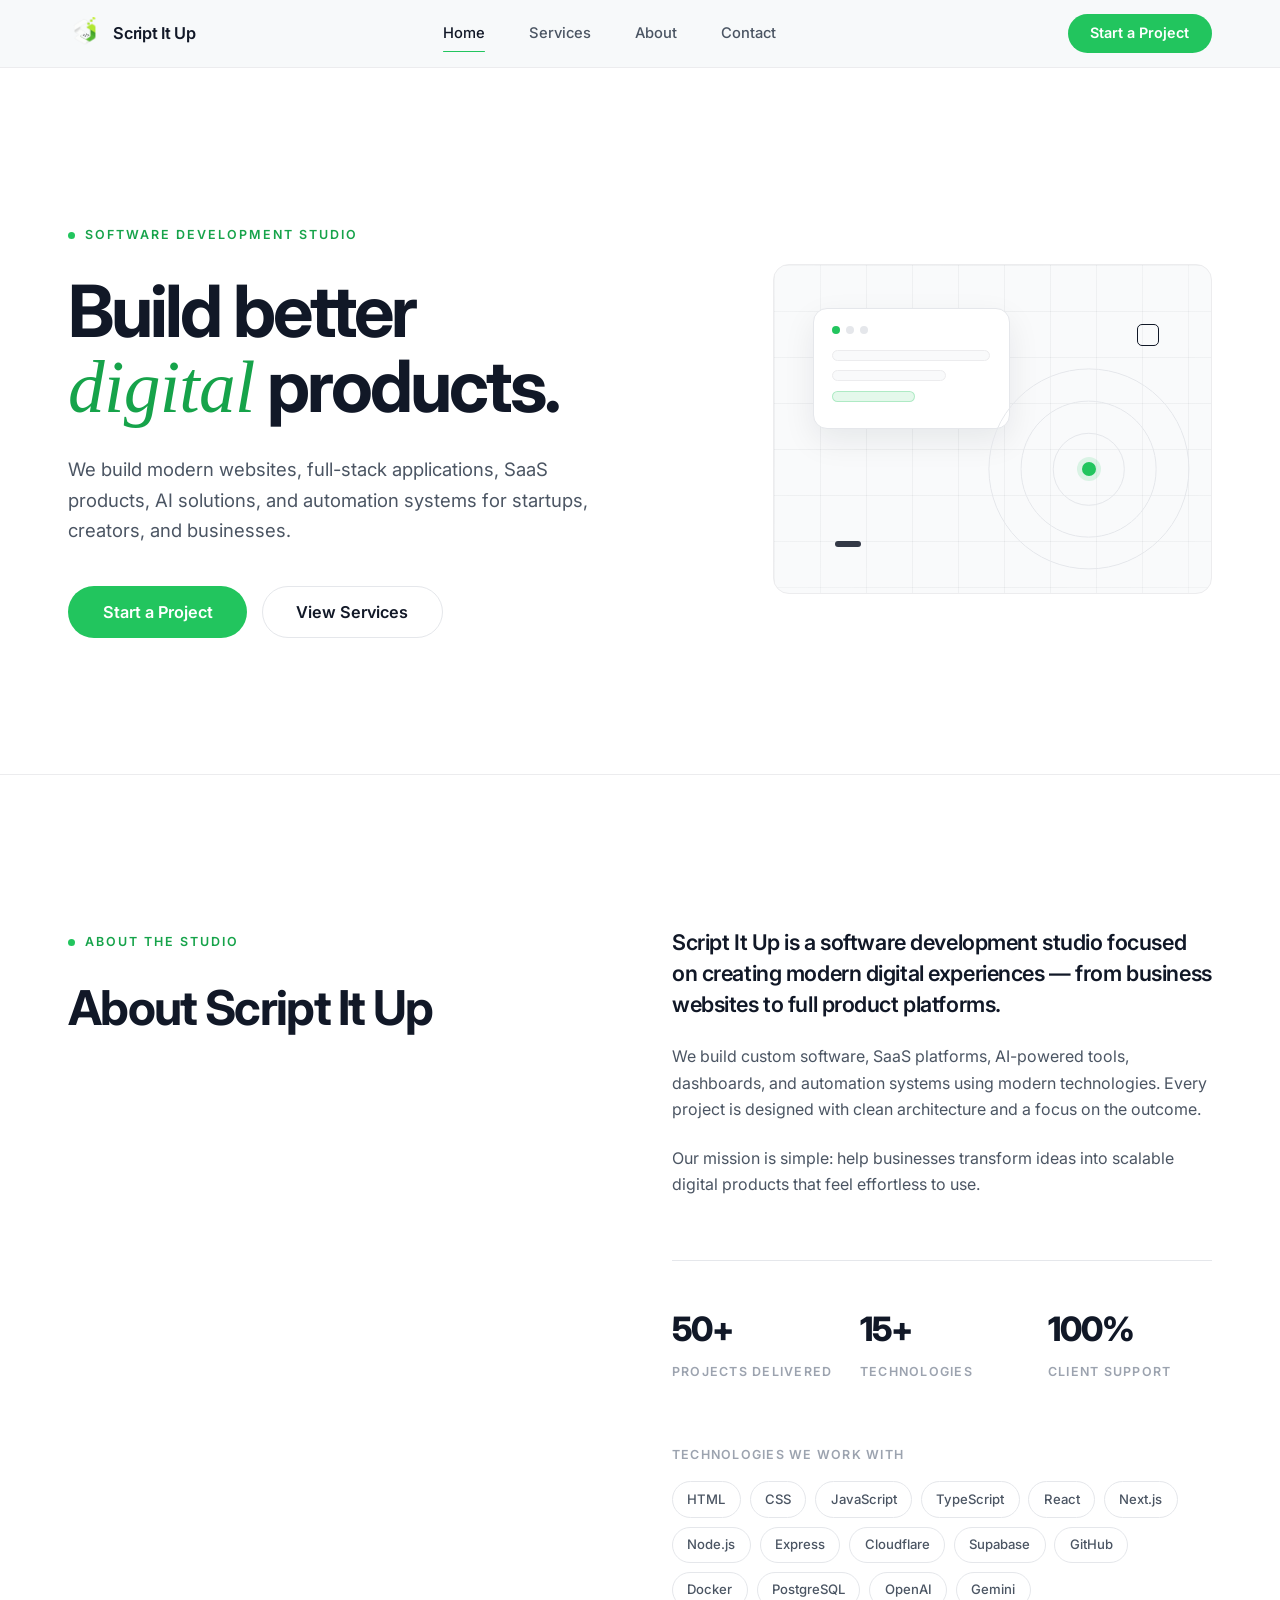
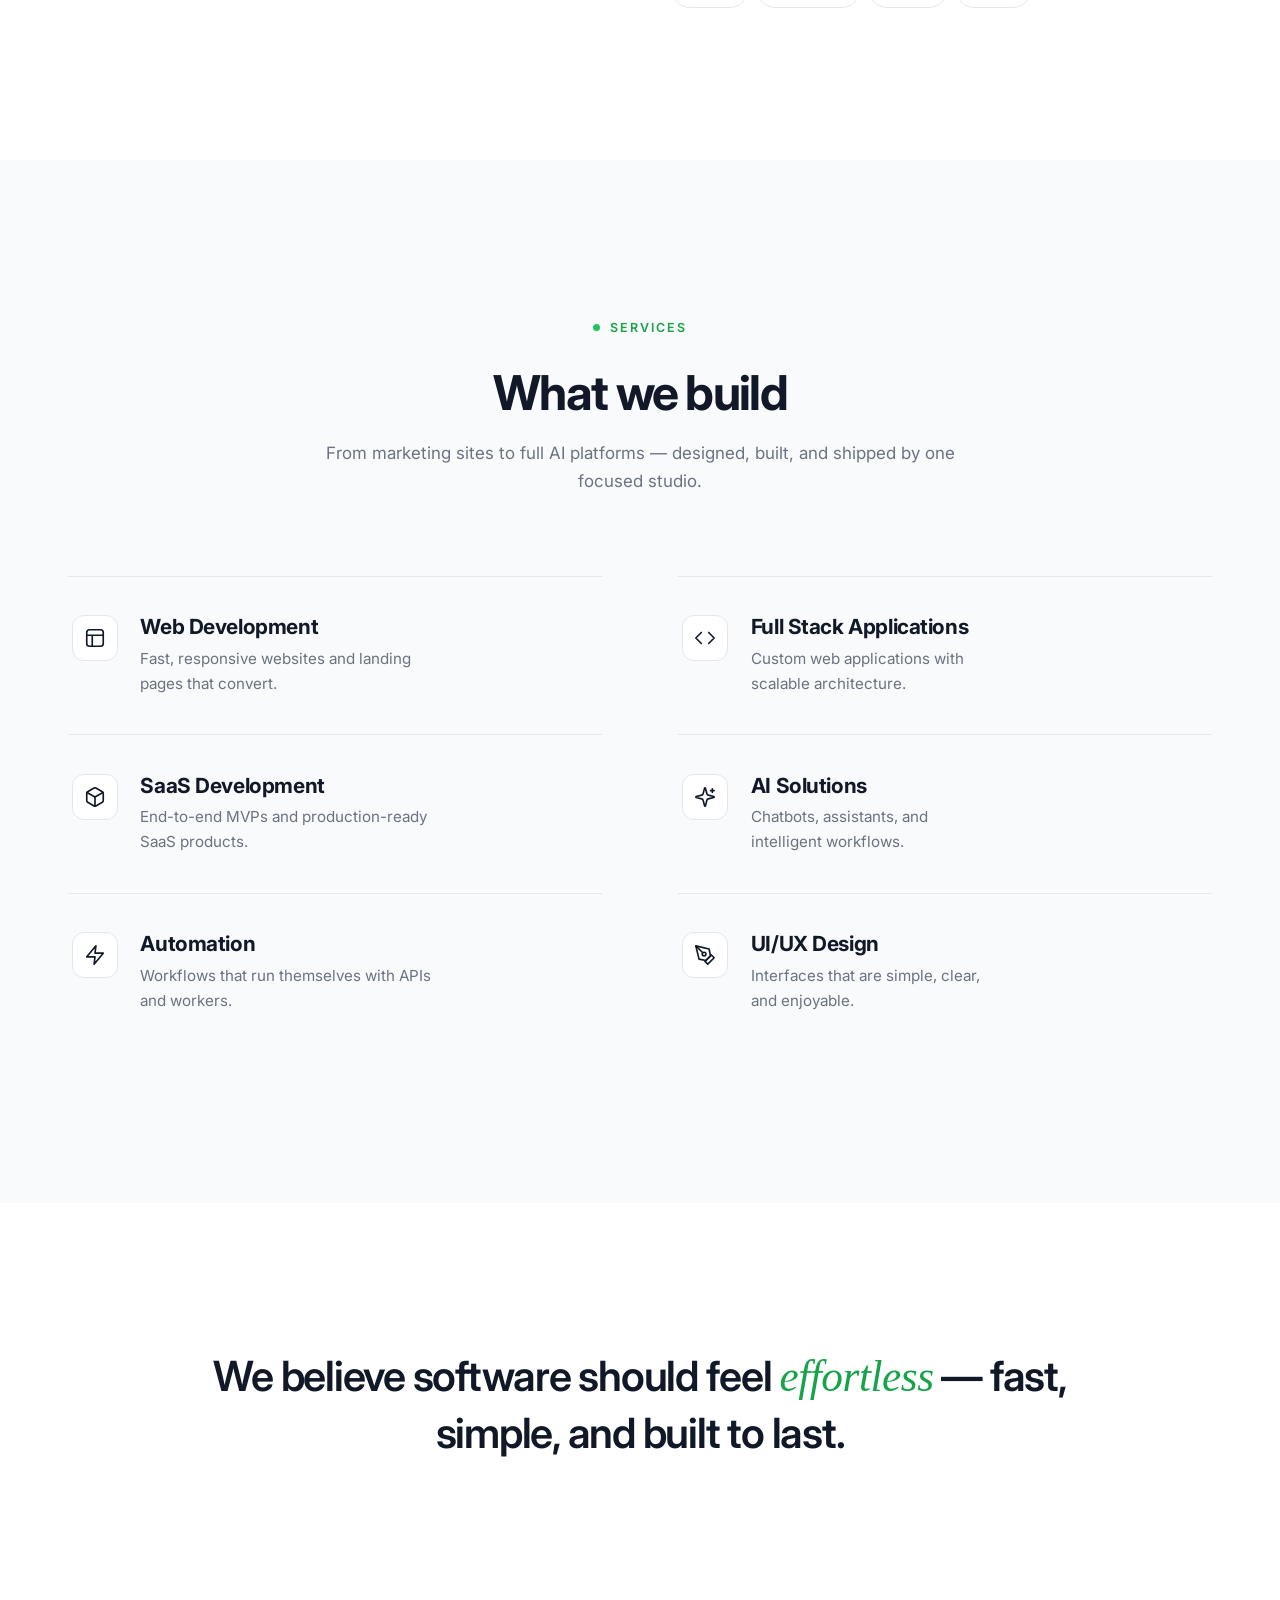
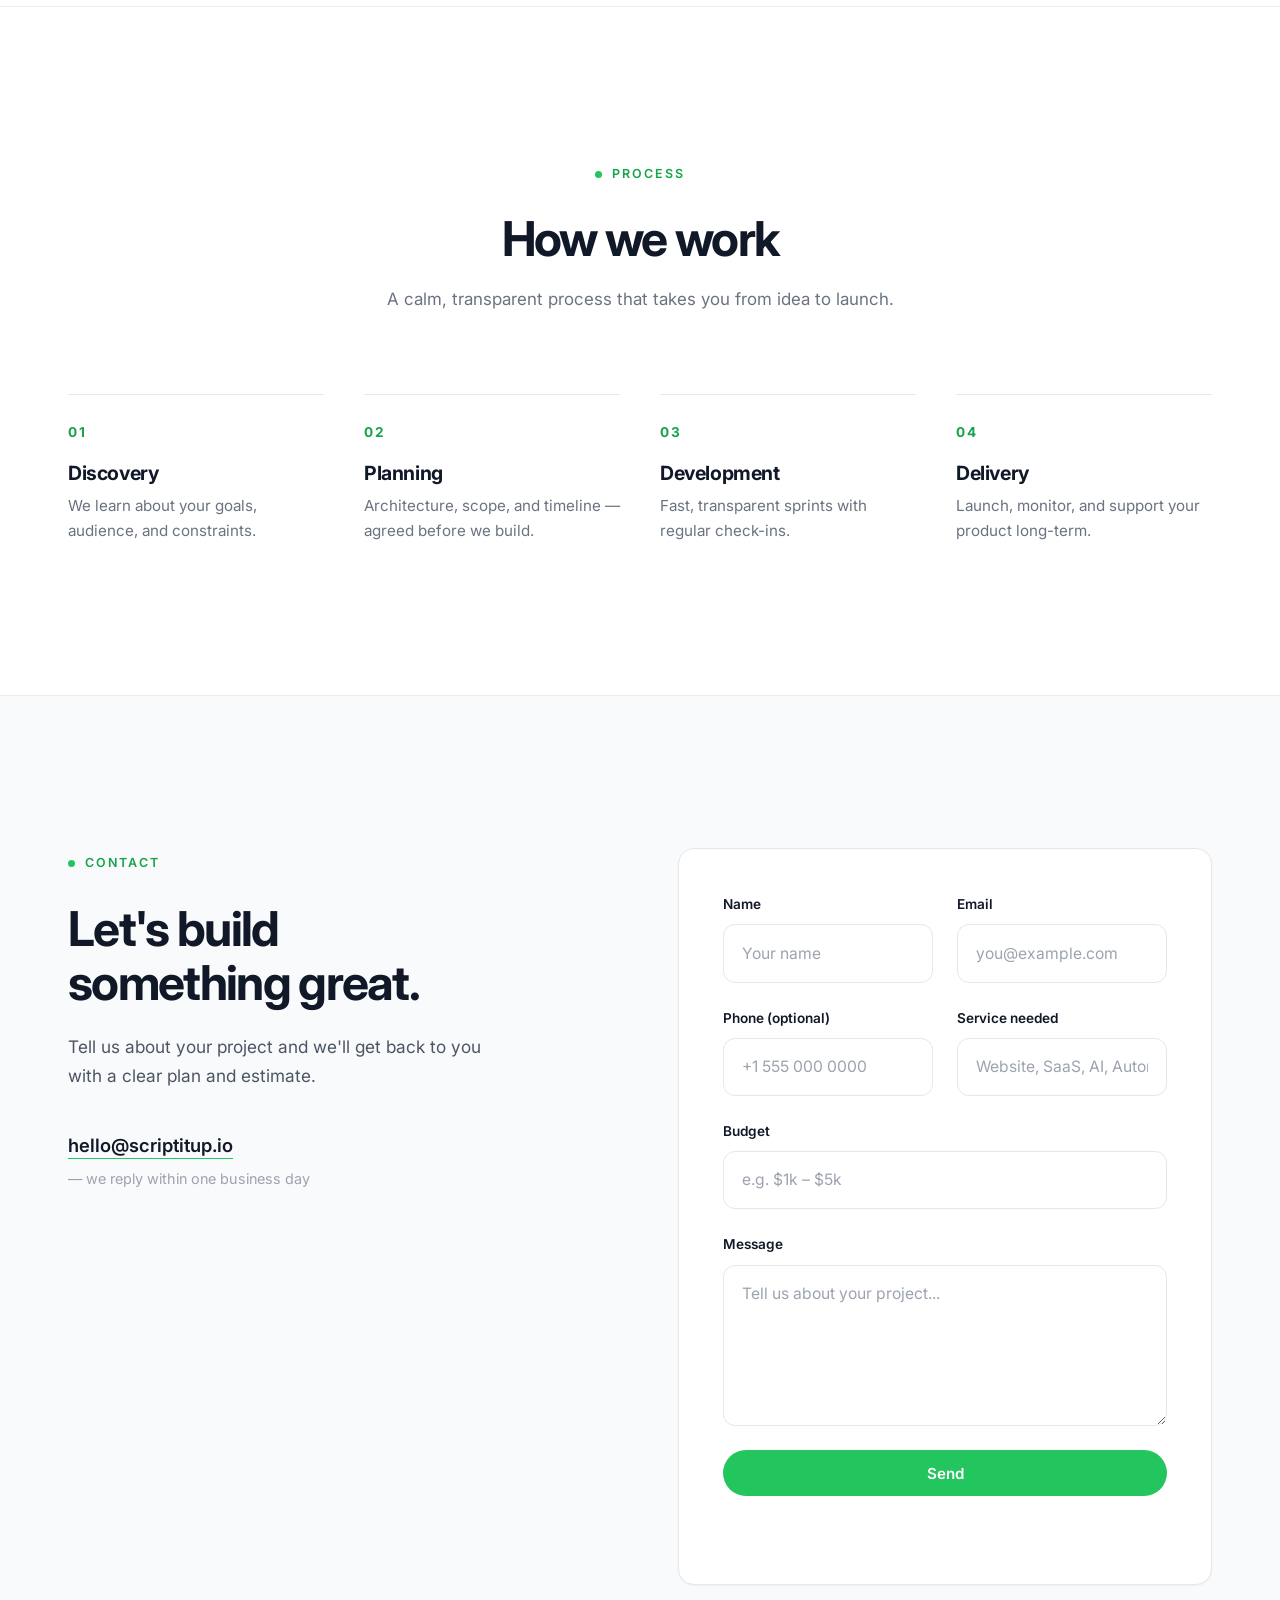
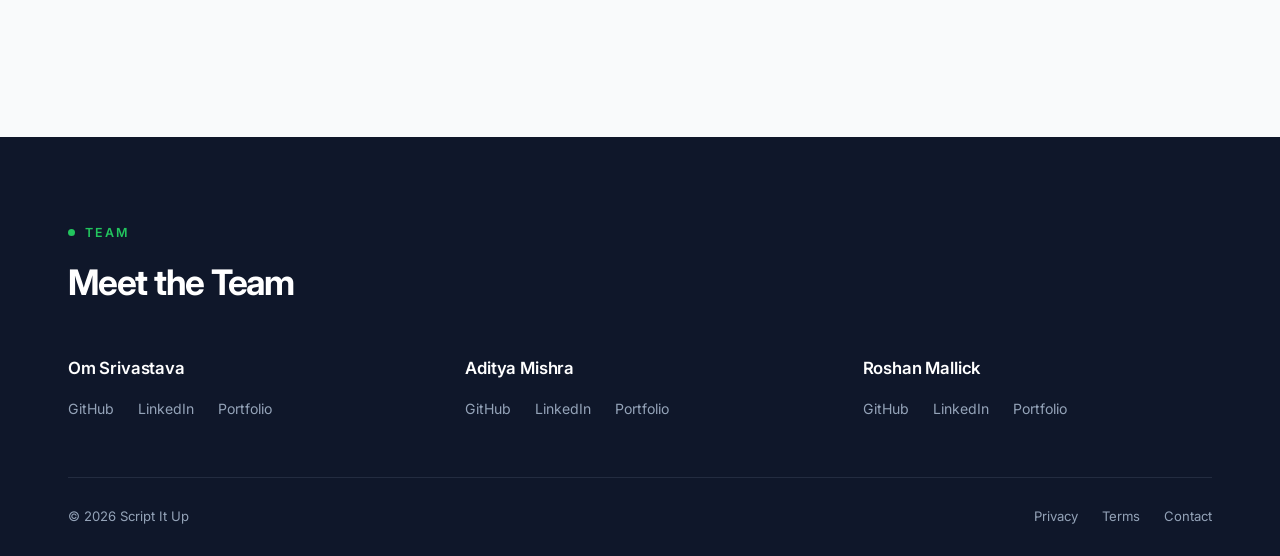
==== commit 78beb3a3: "feat: add privacy policy, terms of service, and contact pages" ====
--- a/index.html
+++ b/index.html
@@ -334,27 +334,49 @@
     </main>
 
     <footer class="site-footer">
-        <div class="container footer-grid">
-            <div class="footer-brand">
-                <a class="brand" href="#home" aria-label="Script It Up home">
-                    <img class="brand-logo" src="assets/logo-mark.png" alt="" width="36" height="36">
-                    <span class="brand-name">Script It Up</span>
-                </a>
-                <p>Building modern digital products.</p>
-            </div>
-
-            <nav class="footer-links" aria-label="Footer">
-                <h3>Links</h3>
-                <ul>
-                    <li><a href="https://github.com/scriptitup" target="_blank" rel="noopener noreferrer">GitHub</a></li>
-                    <li><a href="https://www.linkedin.com/" target="_blank" rel="noopener noreferrer">LinkedIn</a></li>
-                    <li><a href="mailto:hello@scriptitup.io">Email</a></li>
+        <div class="container">
+            <div class="footer-team-head">
+                <p class="eyebrow">Team</p>
+                <h2 class="footer-team-title">Meet the Team</h2>
+            </div>
+
+            <div class="team-grid">
+                <div class="team-member">
+                    <h3 class="team-name">Om Srivastava</h3>
+                    <ul class="team-links">
+                        <li><a href="https://github.com/Om-Srivastava-6" target="_blank" rel="noopener noreferrer">GitHub</a></li>
+                        <li><a href="https://www.linkedin.com/in/om-srivastava-6a209429b/" target="_blank" rel="noopener noreferrer">LinkedIn</a></li>
+                        <li><a href="https://om-srivastava-6.github.io/" target="_blank" rel="noopener noreferrer">Portfolio</a></li>
+                    </ul>
+                </div>
+
+                <div class="team-member">
+                    <h3 class="team-name">Aditya Mishra</h3>
+                    <ul class="team-links">
+                        <li><a href="https://github.com/AdityaMishra2007-codes" target="_blank" rel="noopener noreferrer">GitHub</a></li>
+                        <li><a href="https://www.linkedin.com/in/adityamishra2006/" target="_blank" rel="noopener noreferrer">LinkedIn</a></li>
+                        <li><a href="https://adityamishra2007-codes.github.io/" target="_blank" rel="noopener noreferrer">Portfolio</a></li>
+                    </ul>
+                </div>
+
+                <div class="team-member">
+                    <h3 class="team-name">Roshan Mallick</h3>
+                    <ul class="team-links">
+                        <li><a href="https://github.com/Roshan-Mallick" target="_blank" rel="noopener noreferrer">GitHub</a></li>
+                        <li><a href="https://www.linkedin.com/in/roshan-mallick-2b816a2b8/" target="_blank" rel="noopener noreferrer">LinkedIn</a></li>
+                        <li><a href="https://roshan-mallick.github.io/" target="_blank" rel="noopener noreferrer">Portfolio</a></li>
+                    </ul>
+                </div>
+            </div>
+
+            <div class="footer-bottom">
+                <p>&copy; <span id="year">2026</span> Script It Up</p>
+                <ul class="footer-legal">
+                    <li><a href="privacy.html">Privacy</a></li>
+                    <li><a href="terms.html">Terms</a></li>
+                    <li><a href="contact.html">Contact</a></li>
                 </ul>
-            </nav>
-        </div>
-        <div class="container footer-bottom">
-            <p>&copy; <span id="year">2026</span> Script It Up. All rights reserved.</p>
-            <p class="footer-made">Crafted with care.</p>
+            </div>
         </div>
     </footer>
 
--- a/style.css
+++ b/style.css
@@ -244,15 +244,15 @@
     height: var(--header-h);
     display: flex;
     align-items: center;
-    border-bottom: 1px solid transparent;
-    transition: background-color 0.3s, border-color 0.3s, box-shadow 0.3s;
-}
-
-.site-header.scrolled {
-    background: rgba(255, 255, 255, 0.85);
+    background: rgba(246, 248, 250, 0.85);
     -webkit-backdrop-filter: blur(14px) saturate(1.5);
     backdrop-filter: blur(14px) saturate(1.5);
-    border-bottom-color: var(--border-soft);
+    border-bottom: 1px solid var(--border-soft);
+    transition: background-color 0.3s, border-color 0.3s, box-shadow 0.3s;
+}
+
+.site-header.scrolled {
+    background: rgba(255, 255, 255, 0.94);
     box-shadow: 0 1px 0 rgba(17, 24, 39, 0.03);
 }
 
@@ -912,6 +912,116 @@
     color: #DC2626;
 }
 
+/* ---------- Standalone Pages (Privacy, Terms, Contact) ---------- */
+.page-hero {
+    padding-top: calc(var(--header-h) + clamp(4rem, 9vw, 7rem));
+    padding-bottom: clamp(2.5rem, 5vw, 4rem);
+    background: var(--bg-soft);
+    border-bottom: 1px solid var(--border-soft);
+}
+
+.page-hero .eyebrow {
+    margin-bottom: 1.5rem;
+}
+
+.page-title {
+    font-size: clamp(2.2rem, 5vw, 3.4rem);
+    letter-spacing: -0.035em;
+    max-width: 16em;
+}
+
+.page-lead {
+    margin-top: 1.25rem;
+    color: var(--text);
+    font-size: 1.1rem;
+    max-width: 40rem;
+}
+
+.page-body {
+    max-width: 46rem;
+    padding-top: clamp(2.5rem, 5vw, 4rem);
+    padding-bottom: var(--section-pad);
+}
+
+.page-body h2 {
+    font-size: 1.35rem;
+    margin: 2.75rem 0 1rem;
+    scroll-margin-top: calc(var(--header-h) + 12px);
+}
+
+.page-body h2:first-child {
+    margin-top: 0;
+}
+
+.page-body h3 {
+    font-size: 1.05rem;
+    margin: 1.75rem 0 0.75rem;
+}
+
+.page-body p,
+.page-body li {
+    color: var(--text);
+    font-size: 1.02rem;
+}
+
+.page-body p {
+    margin-bottom: 1.25rem;
+}
+
+.page-body ul,
+.page-body ol {
+    list-style: disc;
+    padding-left: 1.4rem;
+    display: grid;
+    gap: 0.6rem;
+    margin-bottom: 1.5rem;
+}
+
+.page-body li::marker {
+    color: var(--green);
+}
+
+.page-body strong {
+    color: var(--ink);
+    font-weight: 600;
+}
+
+.page-body a {
+    color: var(--green-dark);
+    border-bottom: 1px solid rgba(34, 197, 94, 0.4);
+    transition: border-color 0.2s;
+}
+
+.page-body a:hover {
+    border-color: transparent;
+}
+
+.page-contact {
+    background: var(--bg-soft);
+    border-top: 1px solid var(--border-soft);
+    padding-bottom: var(--section-pad);
+}
+
+.contact-socials {
+    display: flex;
+    flex-wrap: wrap;
+    gap: 1.5rem;
+    margin-top: 2.25rem;
+}
+
+.contact-socials a {
+    font-weight: 600;
+    color: var(--ink);
+    border-bottom: 1px solid var(--green);
+    padding-bottom: 2px;
+    transition: color 0.2s, border-color 0.2s;
+}
+
+.contact-socials a:hover {
+    color: var(--green-dark);
+    border-color: transparent;
+}
+
 /* ---------- Footer ---------- */
 .site-footer {
     background: var(--dark);
@@ -920,57 +1030,95 @@
     padding-bottom: 1.75rem;
 }
 
-.footer-grid {
+.footer-team-head {
+    margin-bottom: clamp(2.25rem, 5vw, 3.5rem);
+}
+
+.footer-team-head .eyebrow {
+    color: var(--green);
+    margin-bottom: 1.25rem;
+}
+
+.footer-team-title {
+    color: #fff;
+    font-size: clamp(1.6rem, 3.5vw, 2.2rem);
+    letter-spacing: -0.035em;
+}
+
+.team-grid {
+    display: grid;
+    grid-template-columns: repeat(3, 1fr);
+    gap: clamp(2rem, 4vw, 3rem);
+    padding-bottom: clamp(2.5rem, 5vw, 3.5rem);
+    border-bottom: 1px solid rgba(148, 163, 184, 0.15);
+}
+
+.team-name {
+    color: #fff;
+    font-size: 1.05rem;
+    font-weight: 600;
+    letter-spacing: -0.01em;
+    margin-bottom: 1.1rem;
+}
+
+.team-links {
     display: flex;
-    justify-content: space-between;
-    gap: 2.5rem;
     flex-wrap: wrap;
-    padding-bottom: 3rem;
-    border-bottom: 1px solid rgba(148, 163, 184, 0.15);
-}
-
-.footer-brand .brand {
-    color: #fff;
-    margin-bottom: 0.8rem;
-}
-
-.footer-brand p {
-    max-width: 22rem;
-    font-size: 0.95rem;
-}
-
-.footer-links h3 {
-    color: #fff;
-    font-size: 0.9rem;
-    margin-bottom: 1rem;
-}
-
-.footer-links ul {
-    display: grid;
-    gap: 0.7rem;
-}
-
-.footer-links a {
+    gap: 0.35rem 1.5rem;
+}
+
+.team-links a {
+    position: relative;
     color: #94A3B8;
-    font-size: 0.95rem;
+    font-size: 0.88rem;
+    padding: 0.25rem 0;
     transition: color 0.2s;
 }
 
-.footer-links a:hover {
+.team-links a::after {
+    content: "";
+    position: absolute;
+    left: 0;
+    right: 0;
+    bottom: 0;
+    height: 1px;
+    background: var(--green);
+    transform: scaleX(0);
+    transform-origin: left;
+    transition: transform 0.3s var(--ease);
+}
+
+.team-links a:hover {
     color: var(--green);
+}
+
+.team-links a:hover::after {
+    transform: scaleX(1);
 }
 
 .footer-bottom {
     display: flex;
     justify-content: space-between;
+    align-items: center;
     gap: 1rem;
     flex-wrap: wrap;
     padding-top: 1.75rem;
-    font-size: 0.85rem;
-}
-
-.footer-made {
-    color: #64748B;
+    font-size: 0.82rem;
+}
+
+.footer-legal {
+    display: flex;
+    flex-wrap: wrap;
+    gap: 1.5rem;
+}
+
+.footer-legal a {
+    color: #94A3B8;
+    transition: color 0.2s;
+}
+
+.footer-legal a:hover {
+    color: #fff;
 }
 
 /* ---------- Reveal Animations ---------- */
@@ -1038,9 +1186,9 @@
         column-gap: 0;
     }
 
-    .footer-grid {
-        flex-direction: column;
-        align-items: flex-start;
+    .team-grid {
+        grid-template-columns: 1fr;
+        gap: 2.5rem;
     }
 }
 
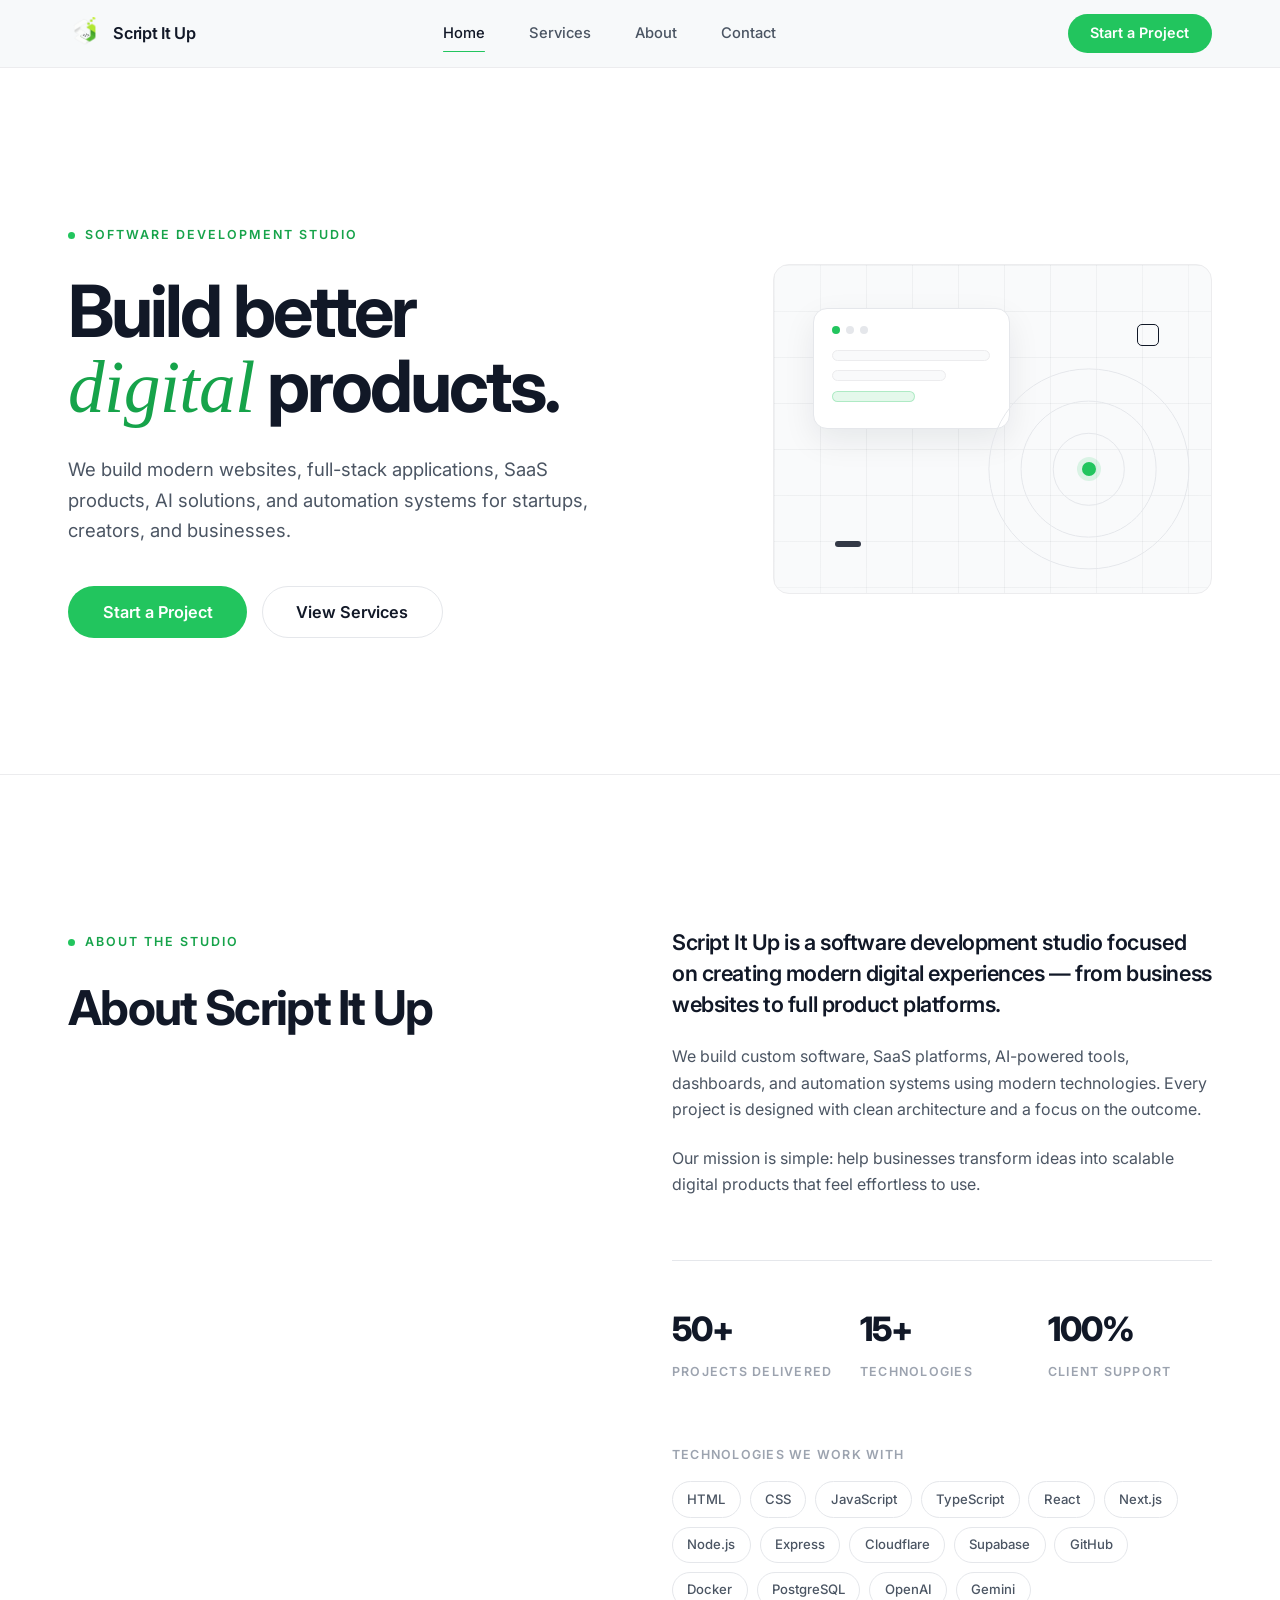
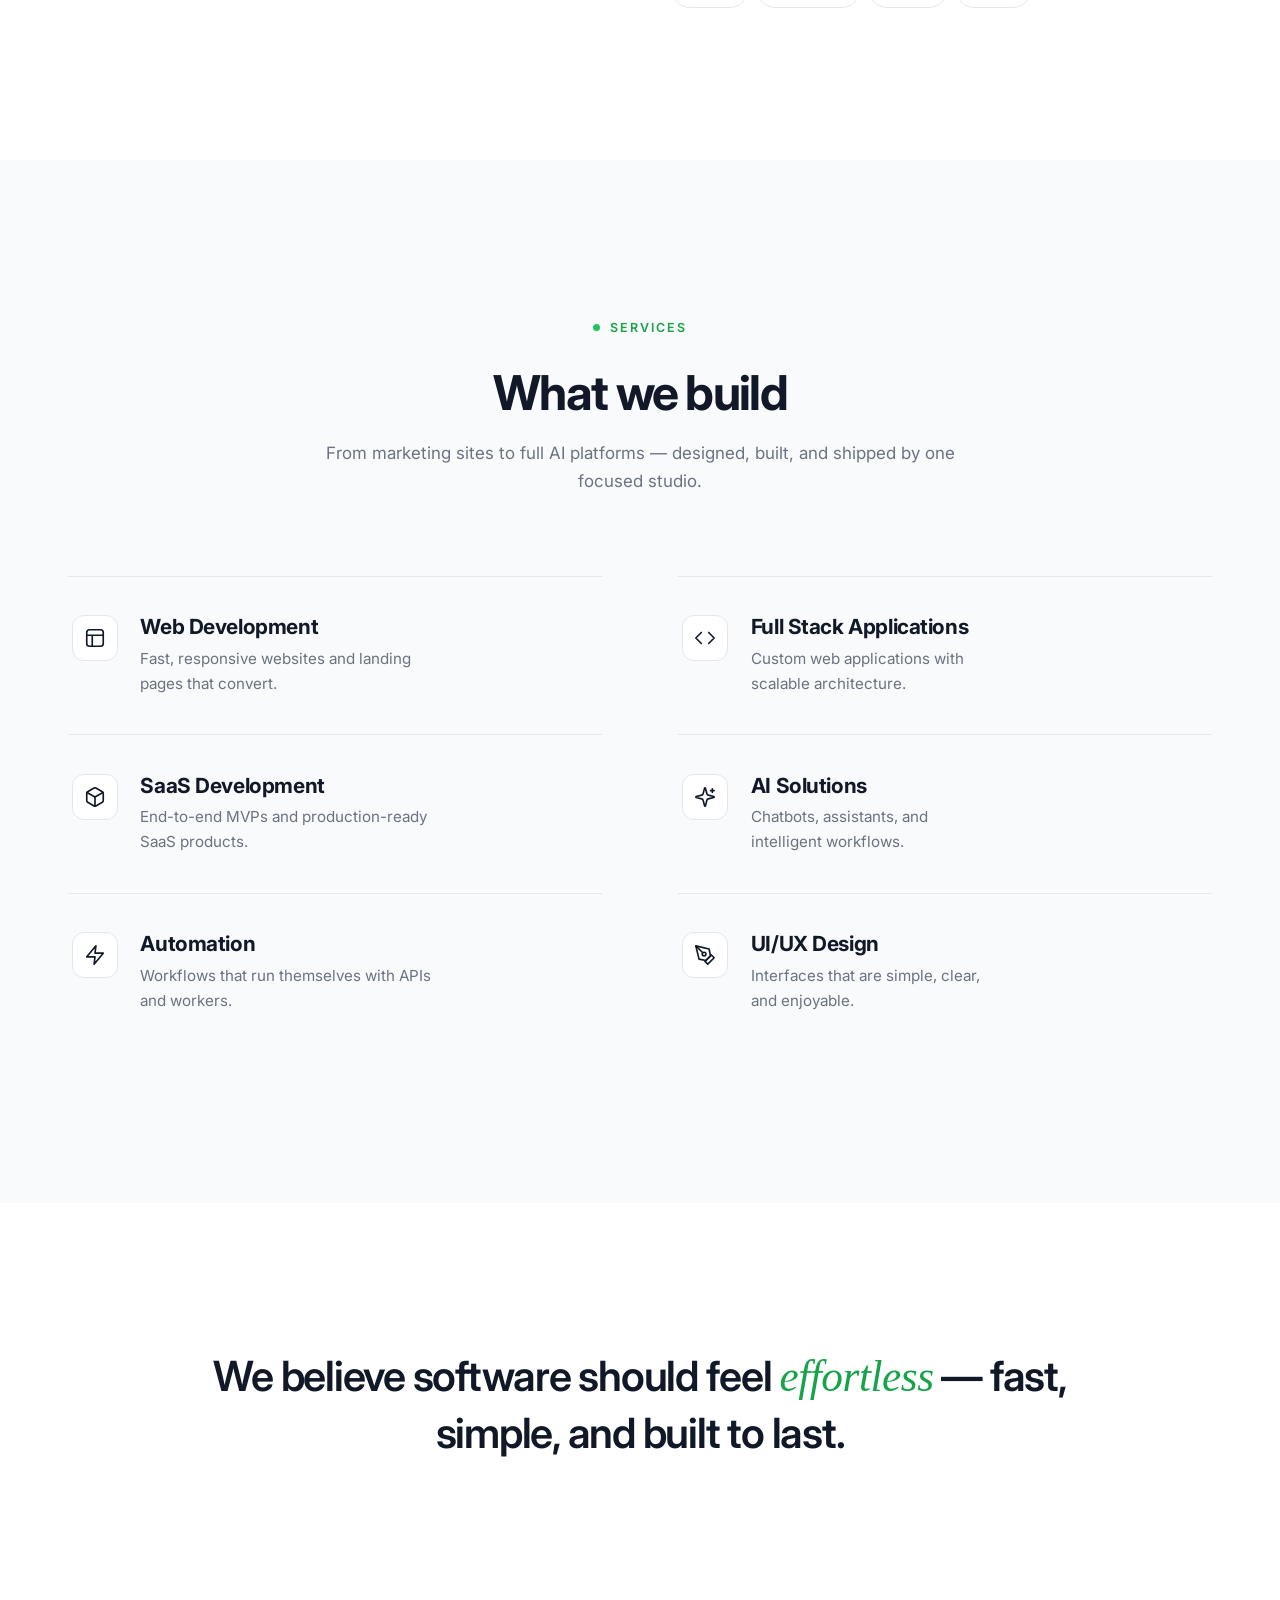
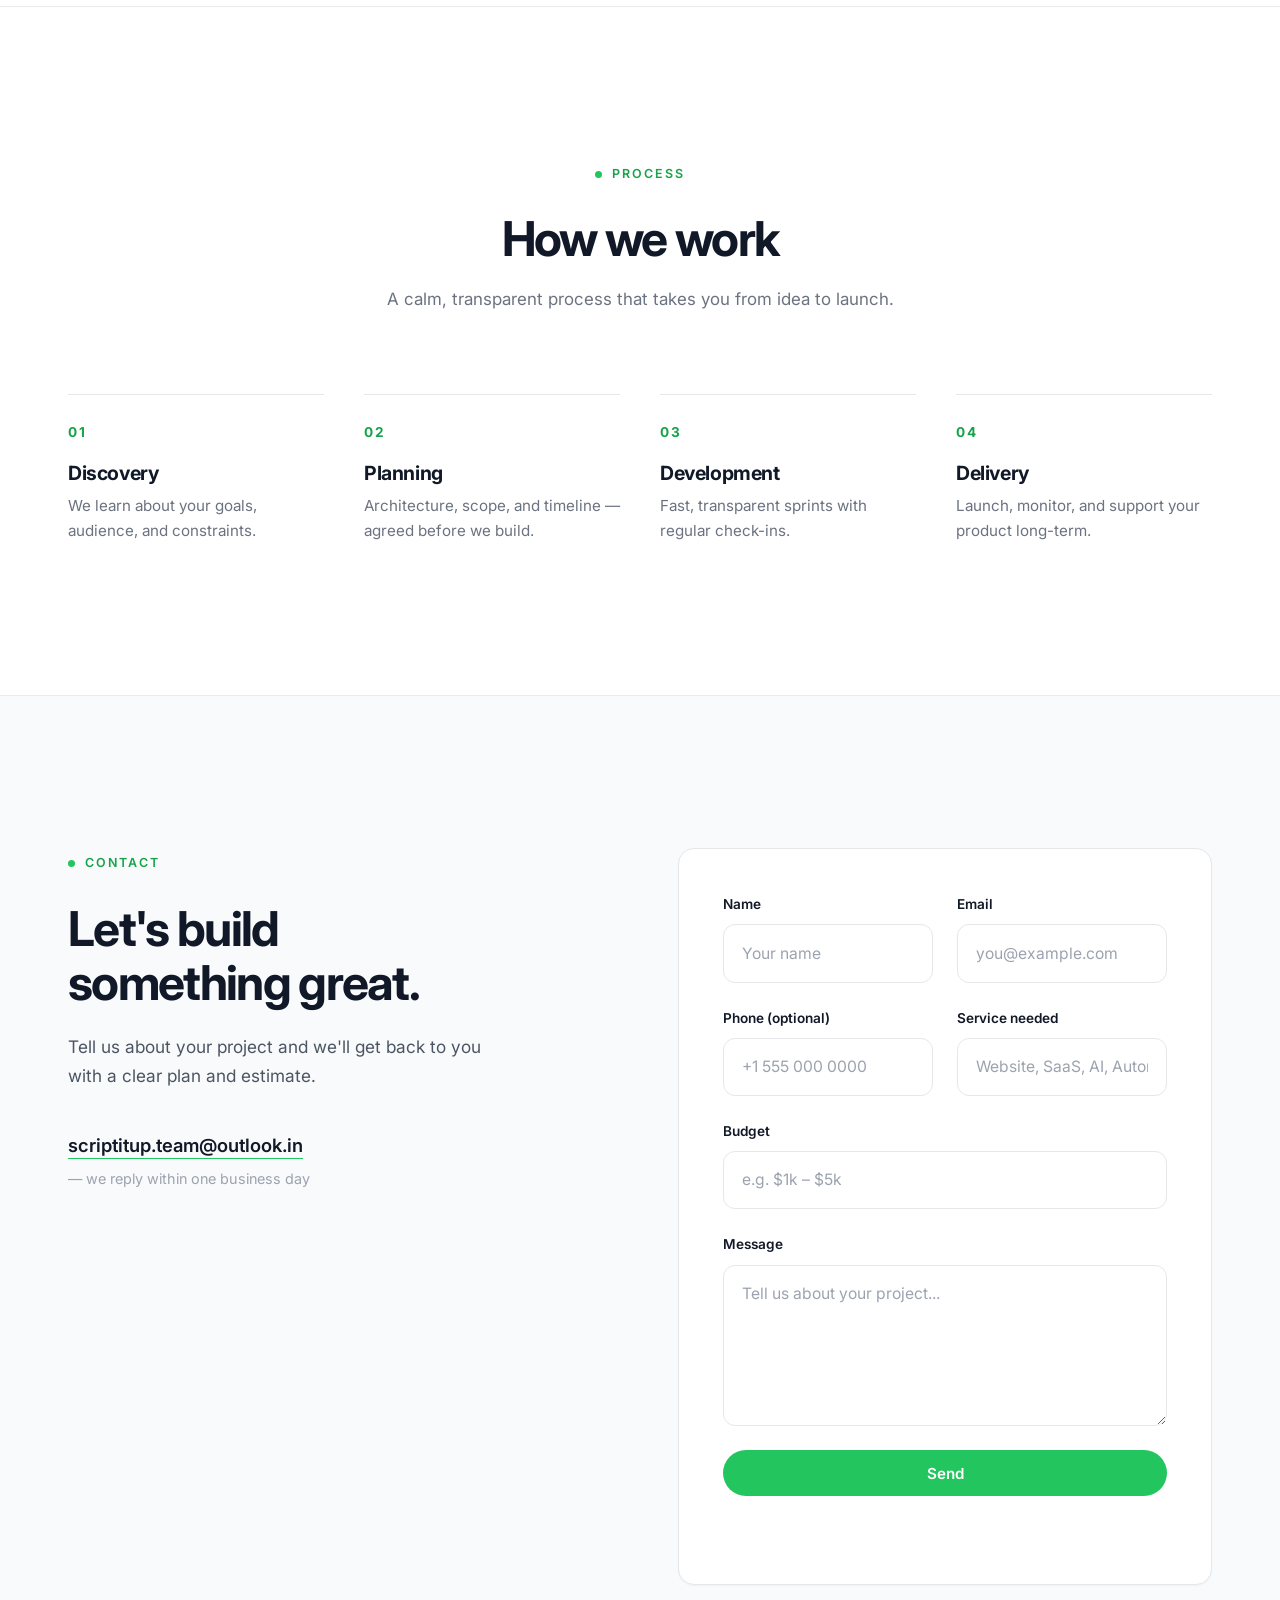
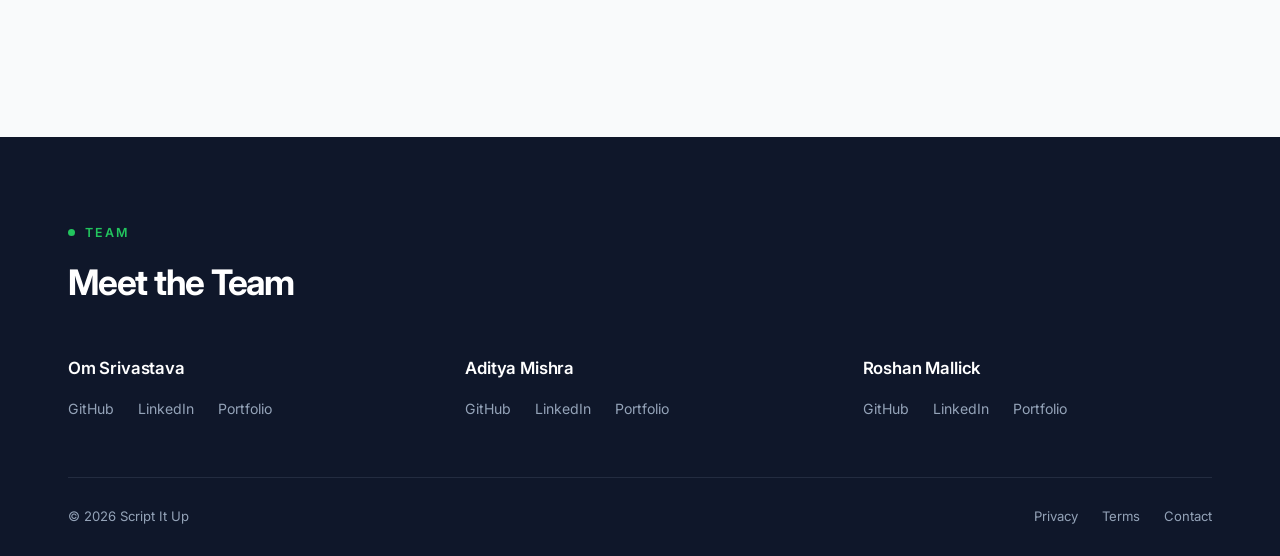
==== commit 456f3abb: "feat: update business contact email to scriptitup.team@outlook.in" ====
--- a/index.html
+++ b/index.html
@@ -286,7 +286,7 @@
                     <h2 class="section-title reveal">Let's build something great.</h2>
                     <p class="reveal">Tell us about your project and we'll get back to you with a clear plan and estimate.</p>
                     <p class="contact-email reveal">
-                        <a href="mailto:hello@scriptitup.io">hello@scriptitup.io</a>
+                        <a href="mailto:scriptitup.team@outlook.in">scriptitup.team@outlook.in</a>
                         <span class="contact-note">— we reply within one business day</span>
                     </p>
                 </div>
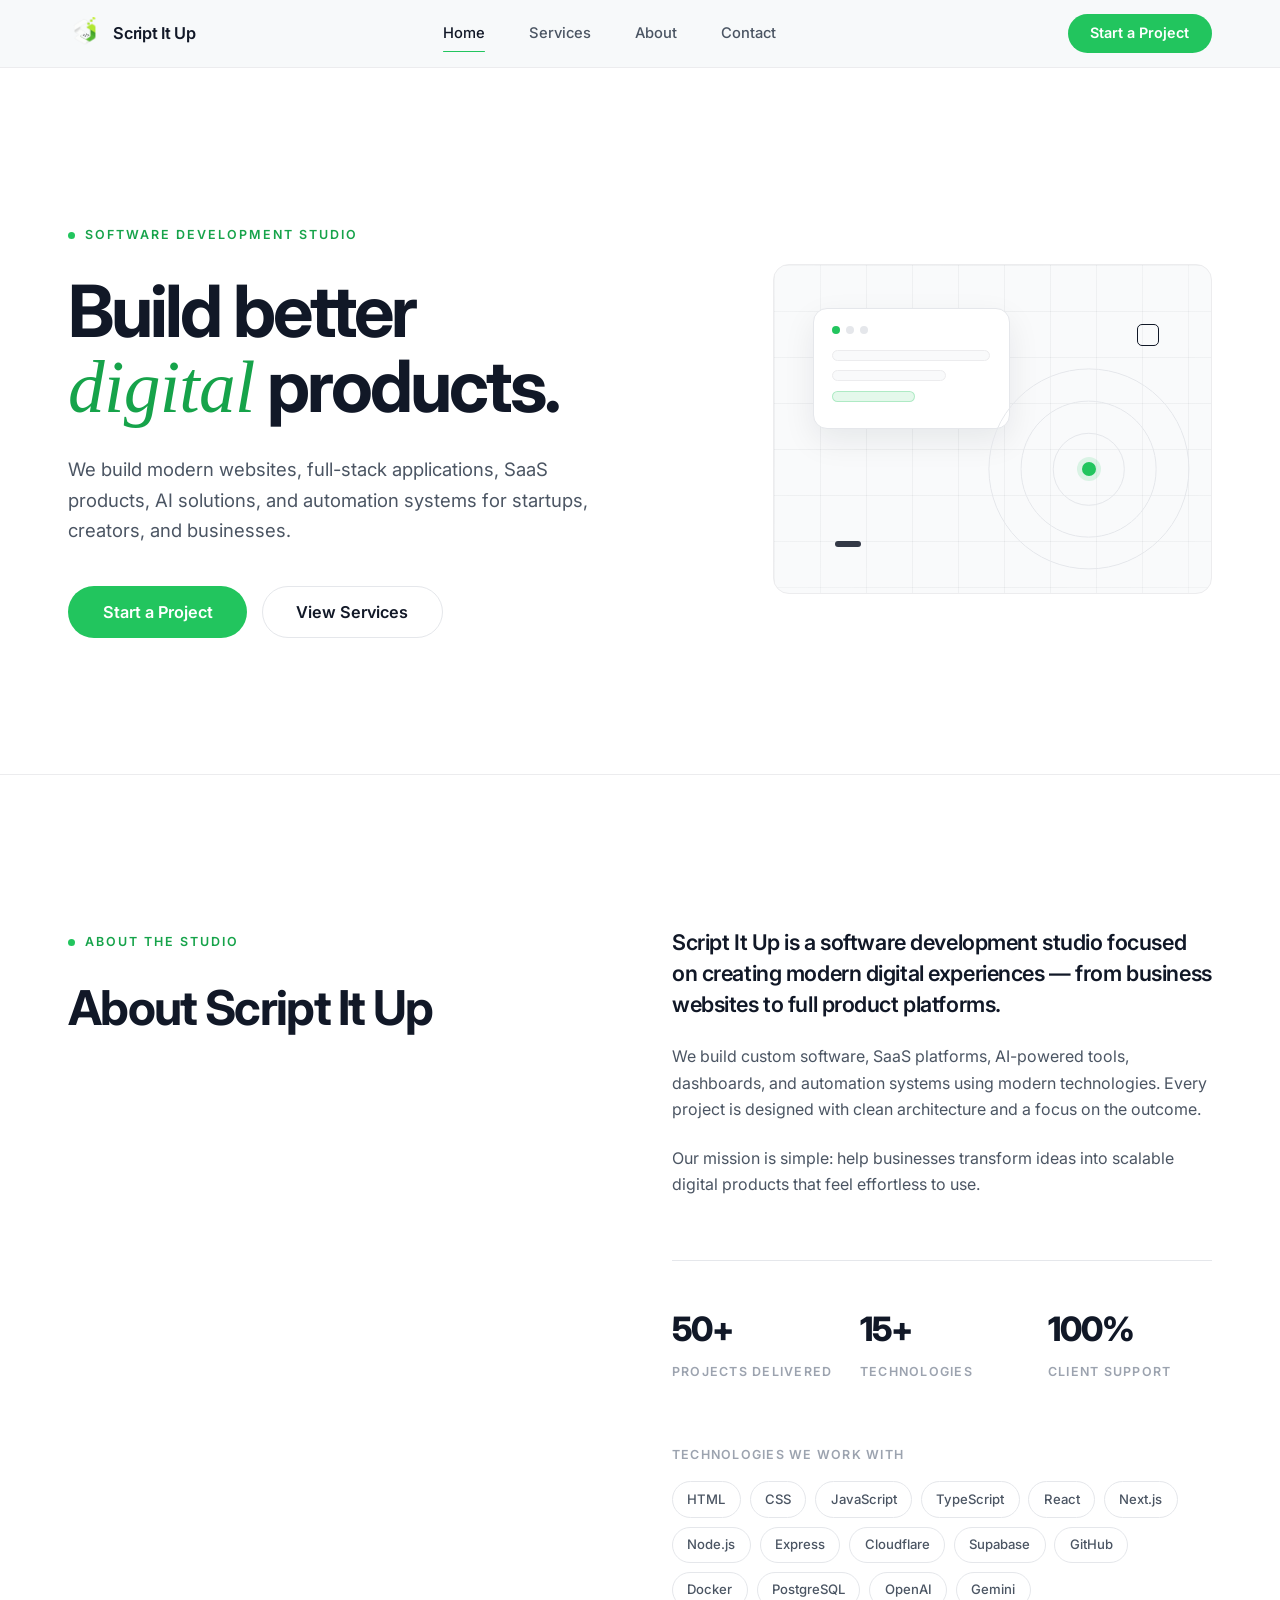
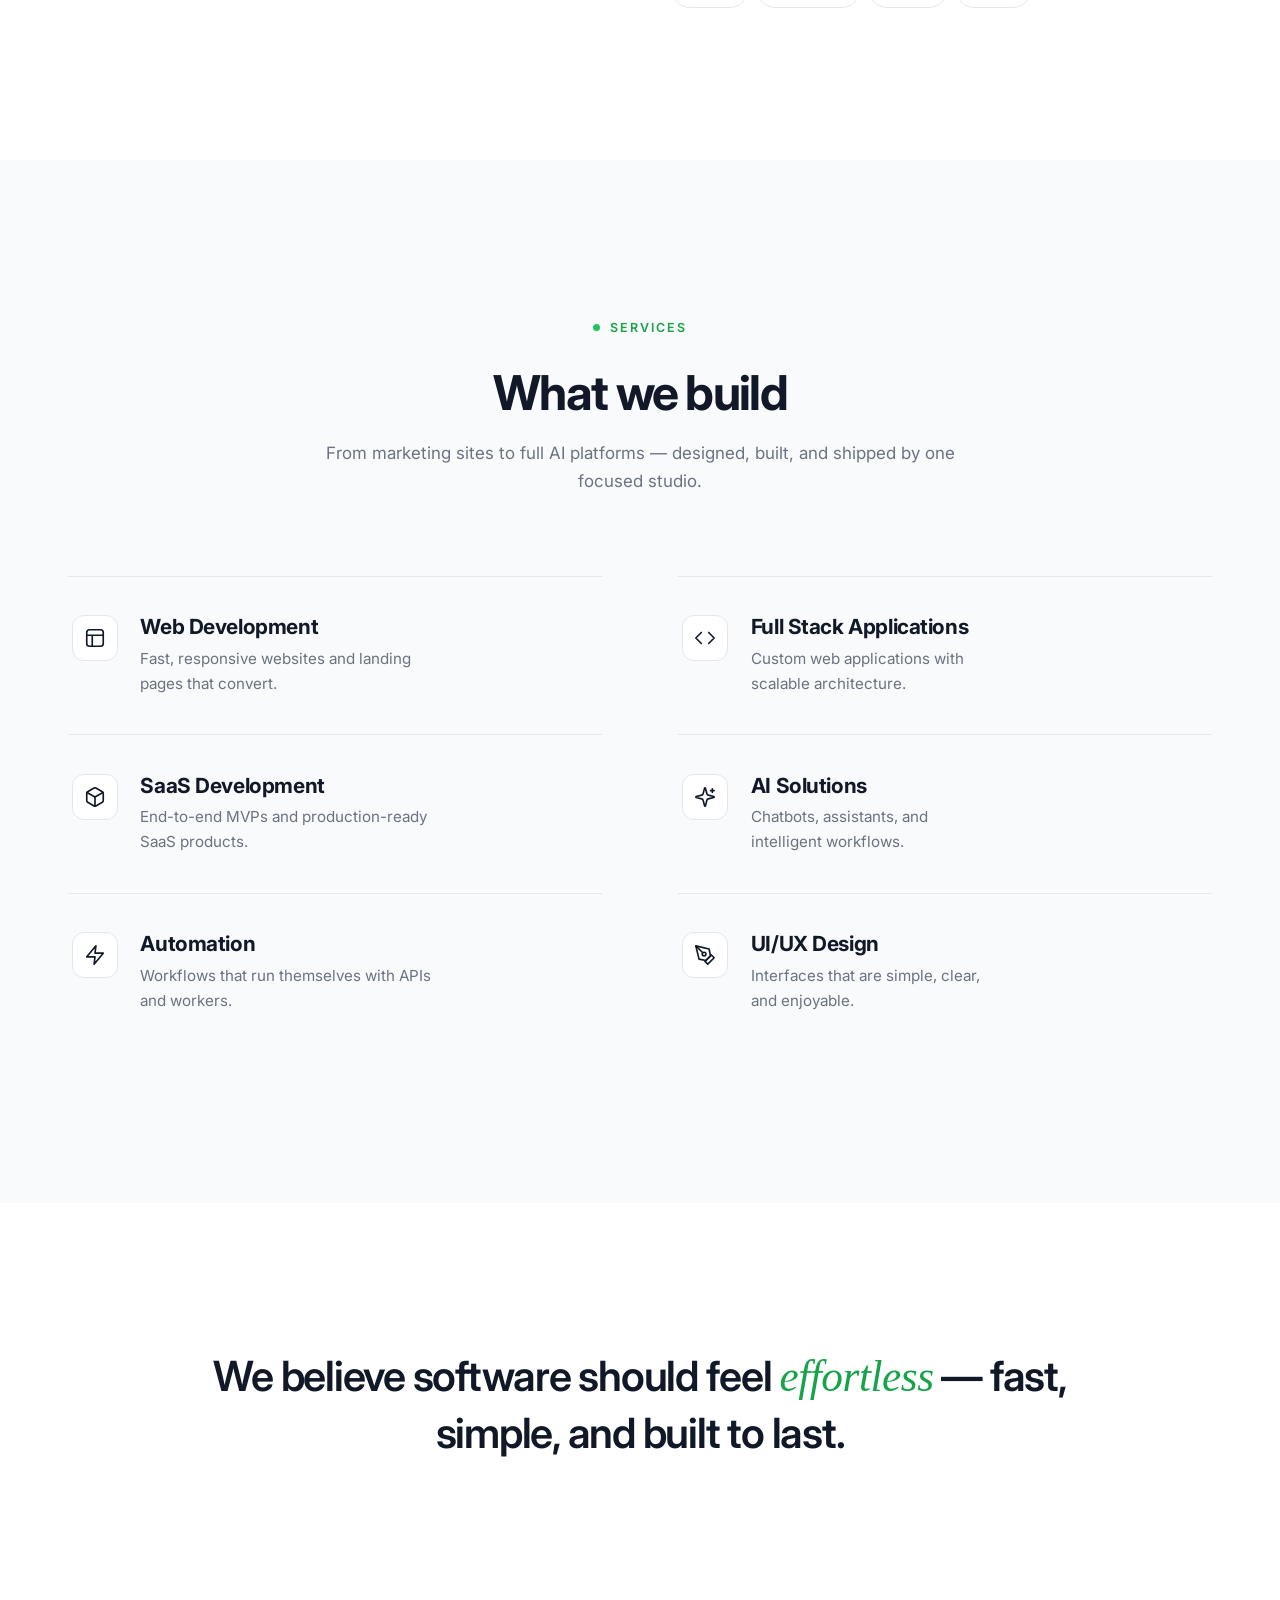
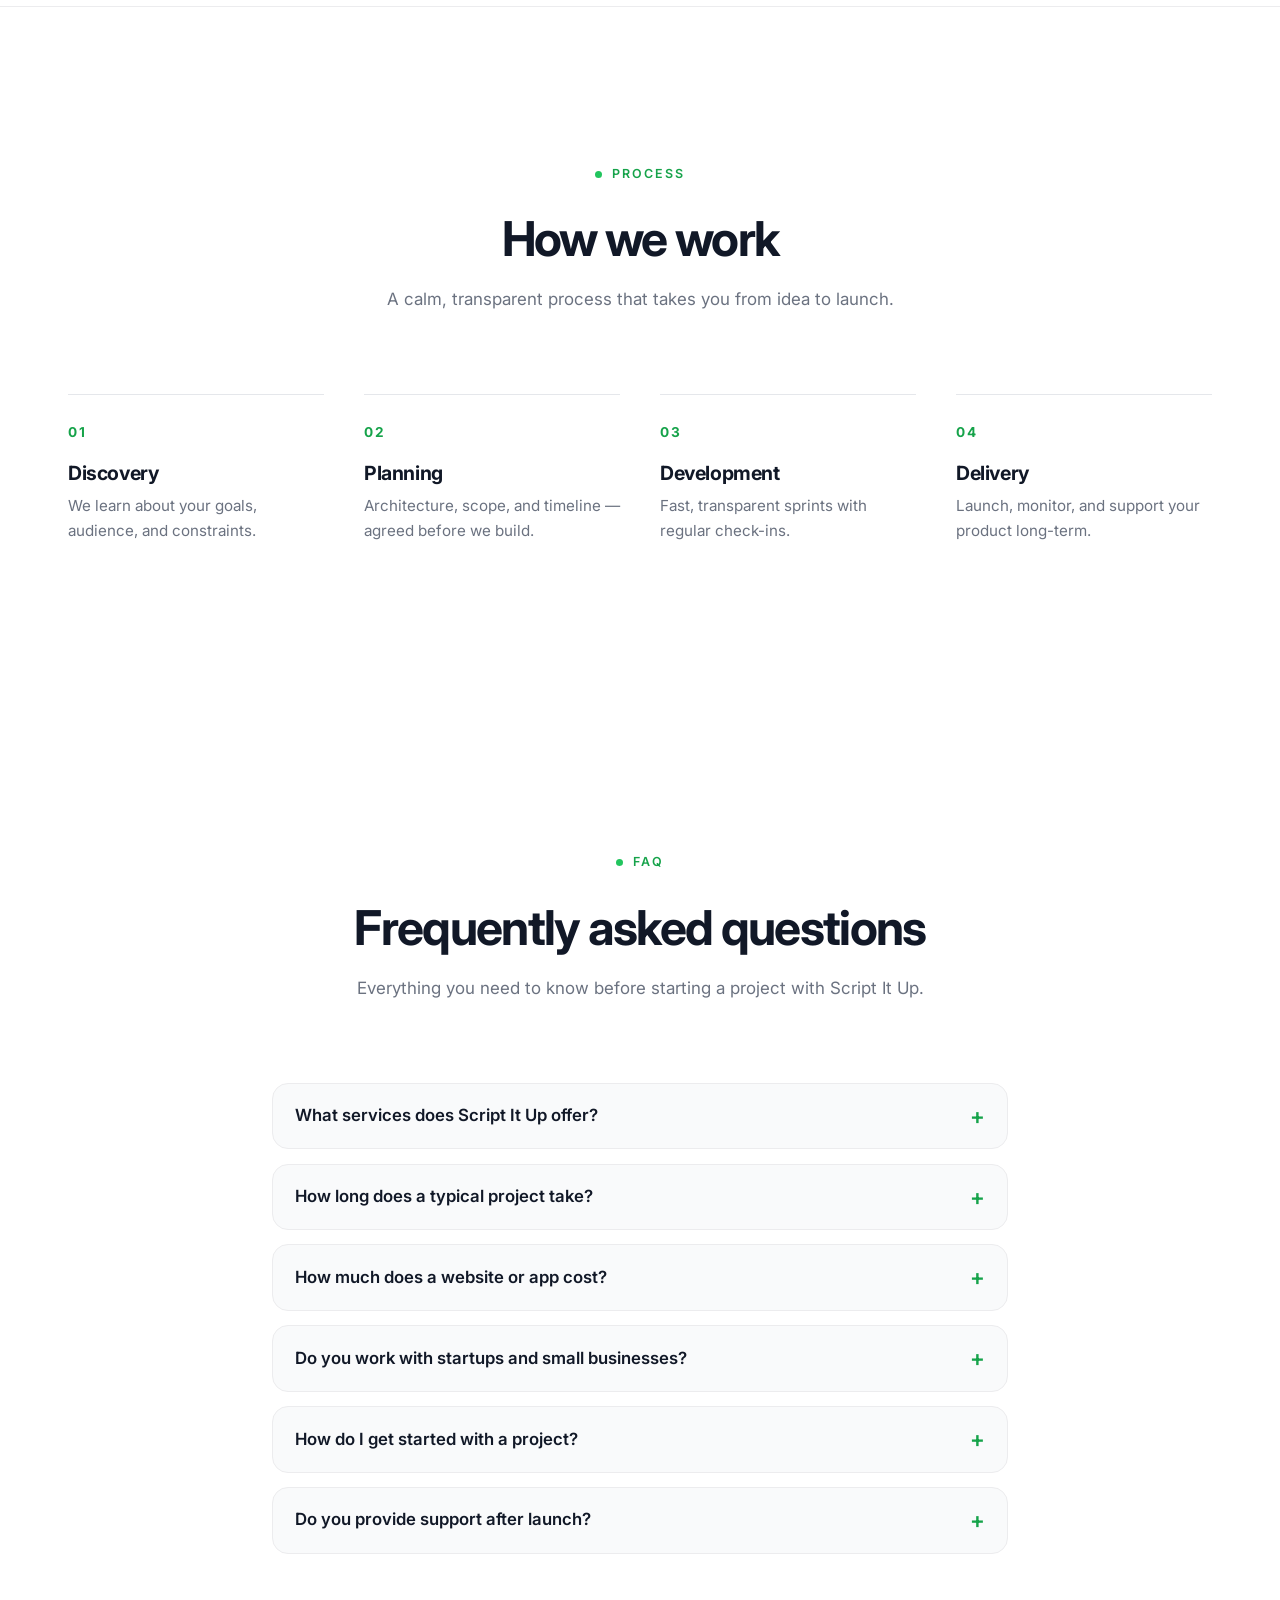
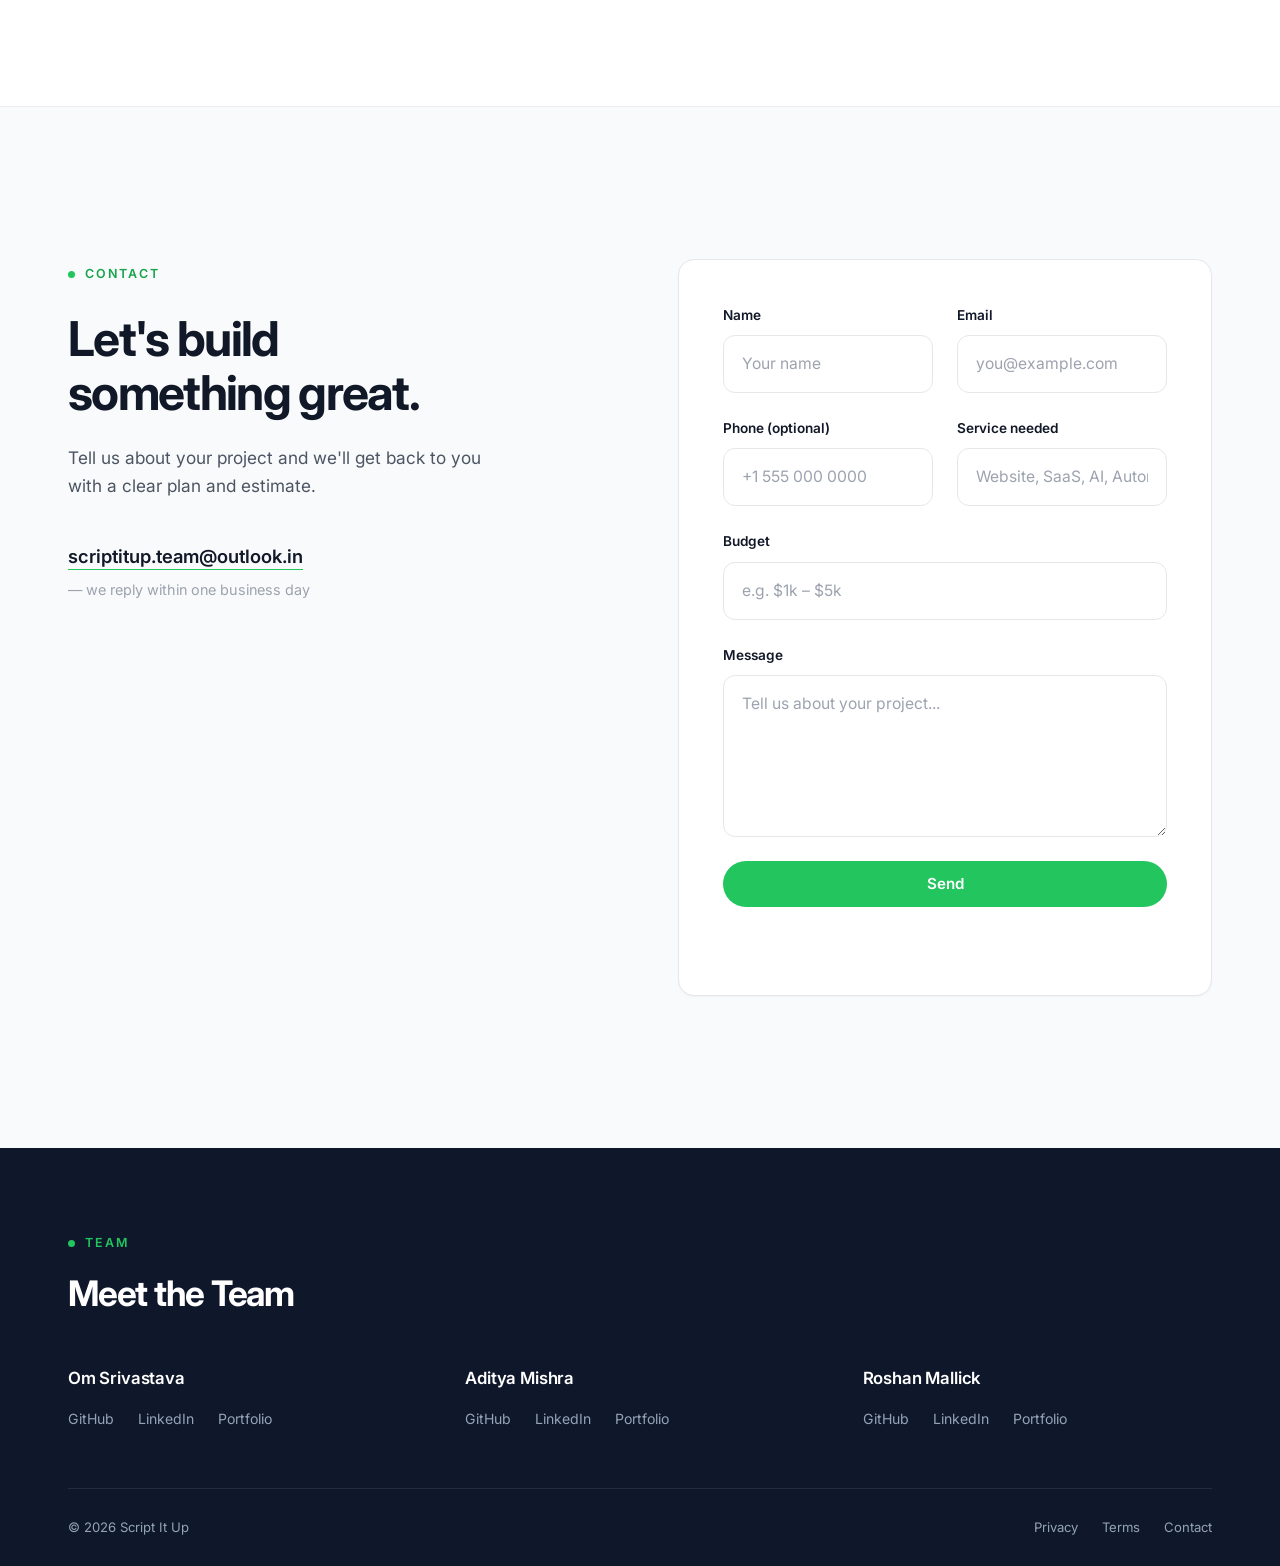
==== commit c90b5e40: "feat: improve SEO — add sitemap, robots.txt, JSON-LD, fix duplicates and thin content" ====
--- a/index.html
+++ b/index.html
@@ -4,7 +4,6 @@
     <meta charset="UTF-8">
     <meta name="viewport" content="width=device-width, initial-scale=1.0">
     <meta name="description" content="Script It Up is a software development studio building modern websites, full-stack applications, SaaS platforms, AI solutions, and automation systems.">
-    <meta name="keywords" content="script it up, software development, website development, SaaS, AI solutions, automation, web applications">
     <meta name="author" content="Script It Up">
     <meta name="robots" content="index, follow">
     <meta name="theme-color" content="#0F172A">
@@ -17,6 +16,90 @@
     <link rel="shortcut icon" href="assets/favicon.ico">
     <link rel="apple-touch-icon" href="assets/apple-touch-icon.png">
     <link rel="canonical" href="https://scriptitup.github.io/">
+    <link rel="sitemap" type="application/xml" title="Sitemap" href="sitemap.xml">
+
+    <script type="application/ld+json">
+    {
+      "@context": "https://schema.org",
+      "@graph": [
+        {
+          "@type": "Organization",
+          "@id": "https://scriptitup.github.io/#organization",
+          "name": "Script It Up",
+          "url": "https://scriptitup.github.io/",
+          "email": "scriptitup.team@outlook.in",
+          "description": "Script It Up is a software development studio building modern websites, full-stack applications, SaaS platforms, AI solutions, and automation systems.",
+          "logo": {
+            "@type": "ImageObject",
+            "url": "https://scriptitup.github.io/assets/logo.png",
+            "width": 512,
+            "height": 512
+          }
+        },
+        {
+          "@type": "WebSite",
+          "@id": "https://scriptitup.github.io/#website",
+          "url": "https://scriptitup.github.io/",
+          "name": "Script It Up",
+          "publisher": { "@id": "https://scriptitup.github.io/#organization" }
+        },
+        {
+          "@type": "FAQPage",
+          "@id": "https://scriptitup.github.io/#faq",
+          "mainEntity": [
+            {
+              "@type": "Question",
+              "name": "What services does Script It Up offer?",
+              "acceptedAnswer": {
+                "@type": "Answer",
+                "text": "We build modern websites and landing pages, full-stack web applications, SaaS products, AI-powered solutions such as chatbots and assistants, and custom automation workflows. We also provide UI/UX design."
+              }
+            },
+            {
+              "@type": "Question",
+              "name": "How long does a typical project take?",
+              "acceptedAnswer": {
+                "@type": "Answer",
+                "text": "It depends on the scope. A marketing website typically takes 1–3 weeks, while a full-stack application or SaaS MVP can take 4–12 weeks. We agree on a clear timeline before work begins."
+              }
+            },
+            {
+              "@type": "Question",
+              "name": "How much does a website or app cost?",
+              "acceptedAnswer": {
+                "@type": "Answer",
+                "text": "Pricing is based on the scope and complexity of each project. Share your requirements through our contact form and we will respond with a clear plan and estimate."
+              }
+            },
+            {
+              "@type": "Question",
+              "name": "Do you work with startups and small businesses?",
+              "acceptedAnswer": {
+                "@type": "Answer",
+                "text": "Yes. Most of our work is for startups, creators, and small businesses that need a reliable technical partner to bring ideas to production."
+              }
+            },
+            {
+              "@type": "Question",
+              "name": "How do I get started with a project?",
+              "acceptedAnswer": {
+                "@type": "Answer",
+                "text": "Send us a message through the contact form with a short description of your project. We reply within one business day with a clear plan and estimate."
+              }
+            },
+            {
+              "@type": "Question",
+              "name": "Do you provide support after launch?",
+              "acceptedAnswer": {
+                "@type": "Answer",
+                "text": "Yes. Every project ships with a support period, and we offer ongoing maintenance, monitoring, and feature work after launch."
+              }
+            }
+          ]
+        }
+      ]
+    }
+    </script>
 
     <meta property="og:type" content="website">
     <meta property="og:site_name" content="Script It Up">
@@ -278,6 +361,44 @@
             </div>
         </section>
 
+        <!-- FAQ -->
+        <section class="section faq" id="faq">
+            <div class="container">
+                <div class="section-head">
+                    <p class="eyebrow reveal">FAQ</p>
+                    <h2 class="section-title reveal">Frequently asked questions</h2>
+                    <p class="section-sub reveal">Everything you need to know before starting a project with Script It Up.</p>
+                </div>
+
+                <div class="faq-list">
+                    <details class="faq-item reveal">
+                        <summary>What services does Script It Up offer?</summary>
+                        <p>We build modern websites and landing pages, full-stack web applications, SaaS products, AI-powered solutions such as chatbots and assistants, and custom automation workflows. We also provide UI/UX design.</p>
+                    </details>
+                    <details class="faq-item reveal" style="--d:.05s">
+                        <summary>How long does a typical project take?</summary>
+                        <p>It depends on the scope. A marketing website typically takes 1–3 weeks, while a full-stack application or SaaS MVP can take 4–12 weeks. We agree on a clear timeline before work begins.</p>
+                    </details>
+                    <details class="faq-item reveal" style="--d:.1s">
+                        <summary>How much does a website or app cost?</summary>
+                        <p>Pricing is based on the scope and complexity of each project. Share your requirements through our contact form and we will respond with a clear plan and estimate.</p>
+                    </details>
+                    <details class="faq-item reveal" style="--d:.15s">
+                        <summary>Do you work with startups and small businesses?</summary>
+                        <p>Yes. Most of our work is for startups, creators, and small businesses that need a reliable technical partner to bring ideas to production.</p>
+                    </details>
+                    <details class="faq-item reveal" style="--d:.2s">
+                        <summary>How do I get started with a project?</summary>
+                        <p>Send us a message through the contact form with a short description of your project. We reply within one business day with a clear plan and estimate.</p>
+                    </details>
+                    <details class="faq-item reveal" style="--d:.25s">
+                        <summary>Do you provide support after launch?</summary>
+                        <p>Yes. Every project ships with a support period, and we offer ongoing maintenance, monitoring, and feature work after launch.</p>
+                    </details>
+                </div>
+            </div>
+        </section>
+
         <!-- CONTACT -->
         <section class="section contact" id="contact">
             <div class="container contact-grid">
--- a/style.css
+++ b/style.css
@@ -1007,6 +1007,32 @@
     flex-wrap: wrap;
     gap: 1.5rem;
     margin-top: 2.25rem;
+}
+
+.contact-process {
+    list-style: none;
+    display: grid;
+    gap: 0.75rem;
+    margin: 0.25rem 0 1.75rem;
+    padding-left: 0;
+}
+
+.contact-process li {
+    color: var(--text);
+    font-size: 1.02rem;
+    padding-left: 1.5rem;
+    position: relative;
+}
+
+.contact-process li::before {
+    content: "";
+    position: absolute;
+    left: 0;
+    top: 0.6em;
+    width: 8px;
+    height: 8px;
+    border-radius: 50%;
+    background: var(--green);
 }
 
 .contact-socials a {
@@ -1287,3 +1313,65 @@
         transform: none;
     }
 }
+
+/* ---------- FAQ ---------- */
+.faq-list {
+    max-width: 46rem;
+    margin: 0 auto;
+    display: grid;
+    gap: 0.9rem;
+}
+
+.faq-item {
+    background: var(--bg-soft);
+    border: 1px solid var(--border-soft);
+    border-radius: var(--radius-lg);
+    padding: 0 1.4rem;
+    transition: border-color 0.25s, box-shadow 0.25s;
+}
+
+.faq-item[open] {
+    border-color: rgba(34, 197, 94, 0.45);
+    box-shadow: var(--shadow-sm);
+}
+
+.faq-item summary {
+    display: flex;
+    align-items: center;
+    justify-content: space-between;
+    gap: 1rem;
+    cursor: pointer;
+    list-style: none;
+    font-weight: 600;
+    font-size: 1.05rem;
+    color: var(--ink);
+    padding: 1.15rem 0;
+}
+
+.faq-item summary::-webkit-details-marker {
+    display: none;
+}
+
+.faq-item summary::after {
+    content: "+";
+    flex-shrink: 0;
+    font-size: 1.4rem;
+    line-height: 1;
+    color: var(--green-dark);
+    transition: transform 0.25s var(--ease);
+}
+
+.faq-item[open] summary::after {
+    transform: rotate(45deg);
+}
+
+.faq-item p {
+    color: var(--text);
+    padding-bottom: 1.15rem;
+    font-size: 1.02rem;
+}
+
+.faq-item[open] summary {
+    border-bottom: 1px solid var(--border-soft);
+    margin-bottom: 1.15rem;
+}
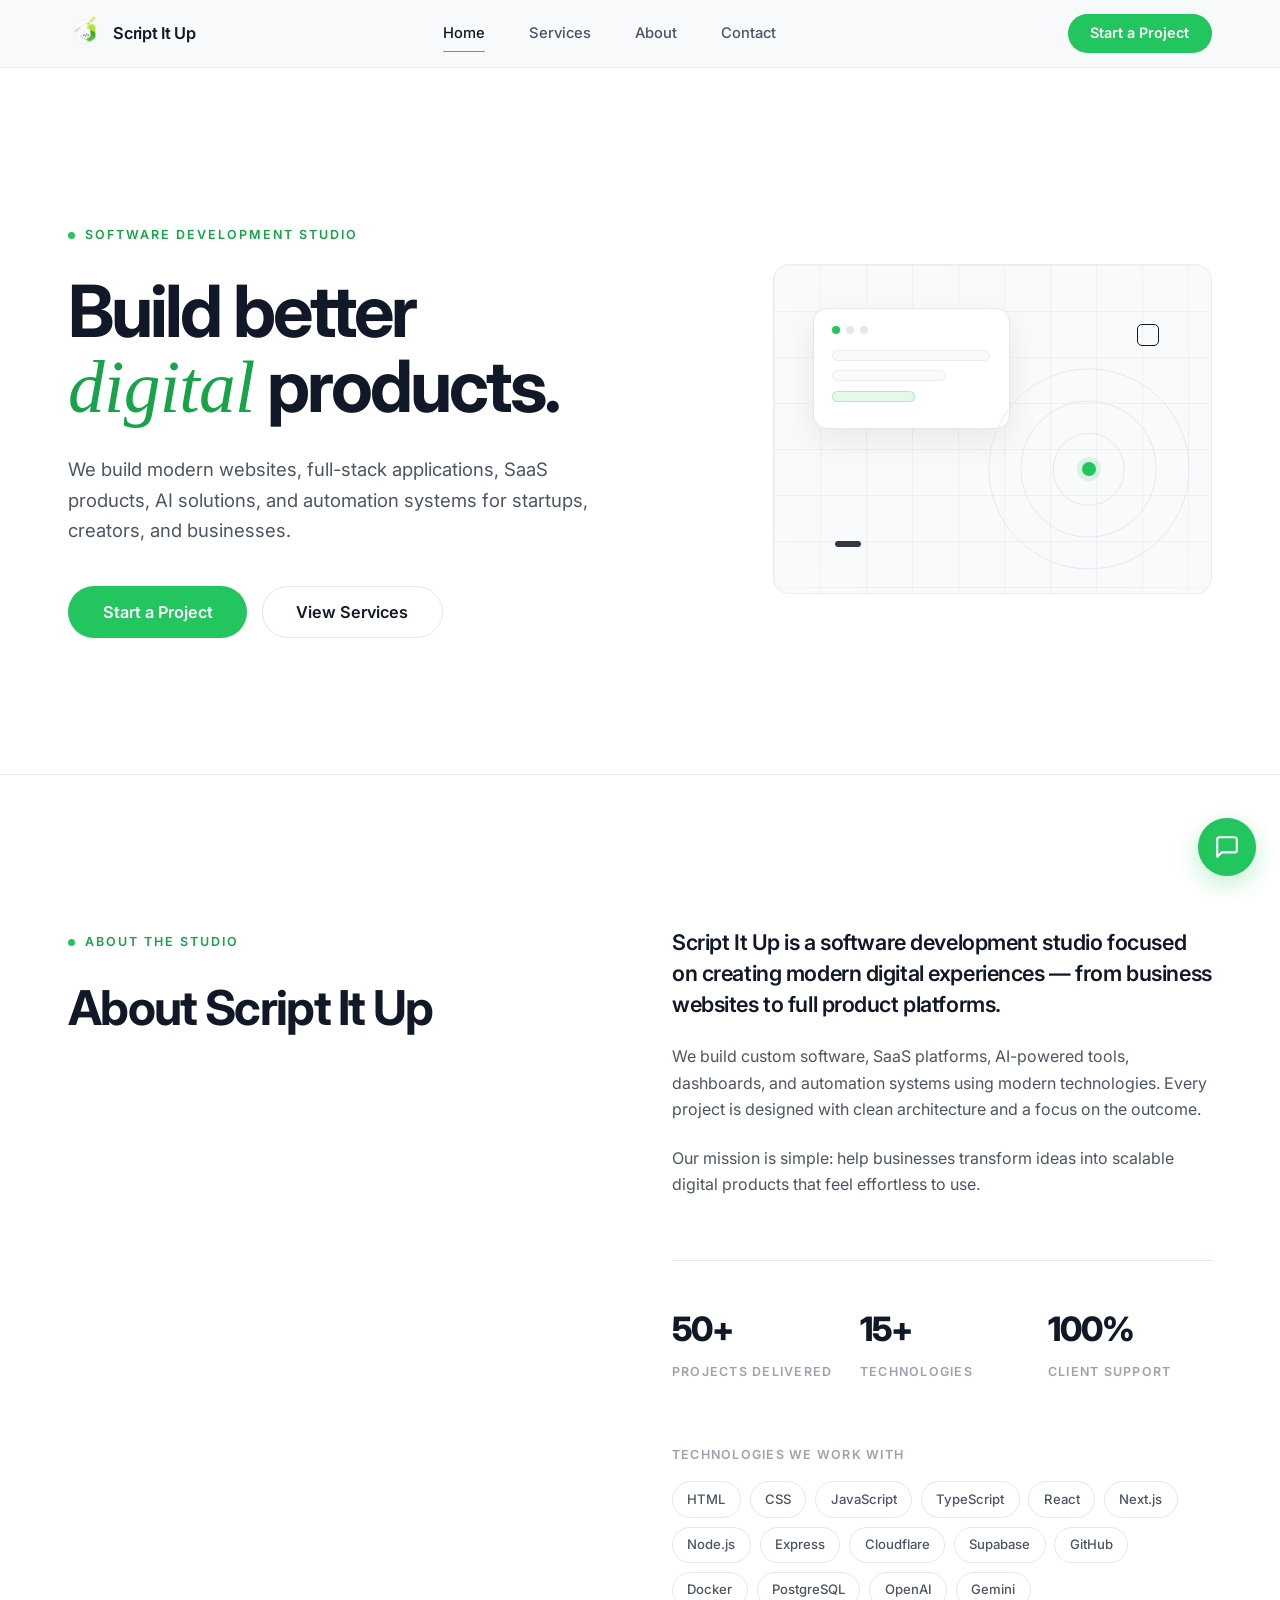
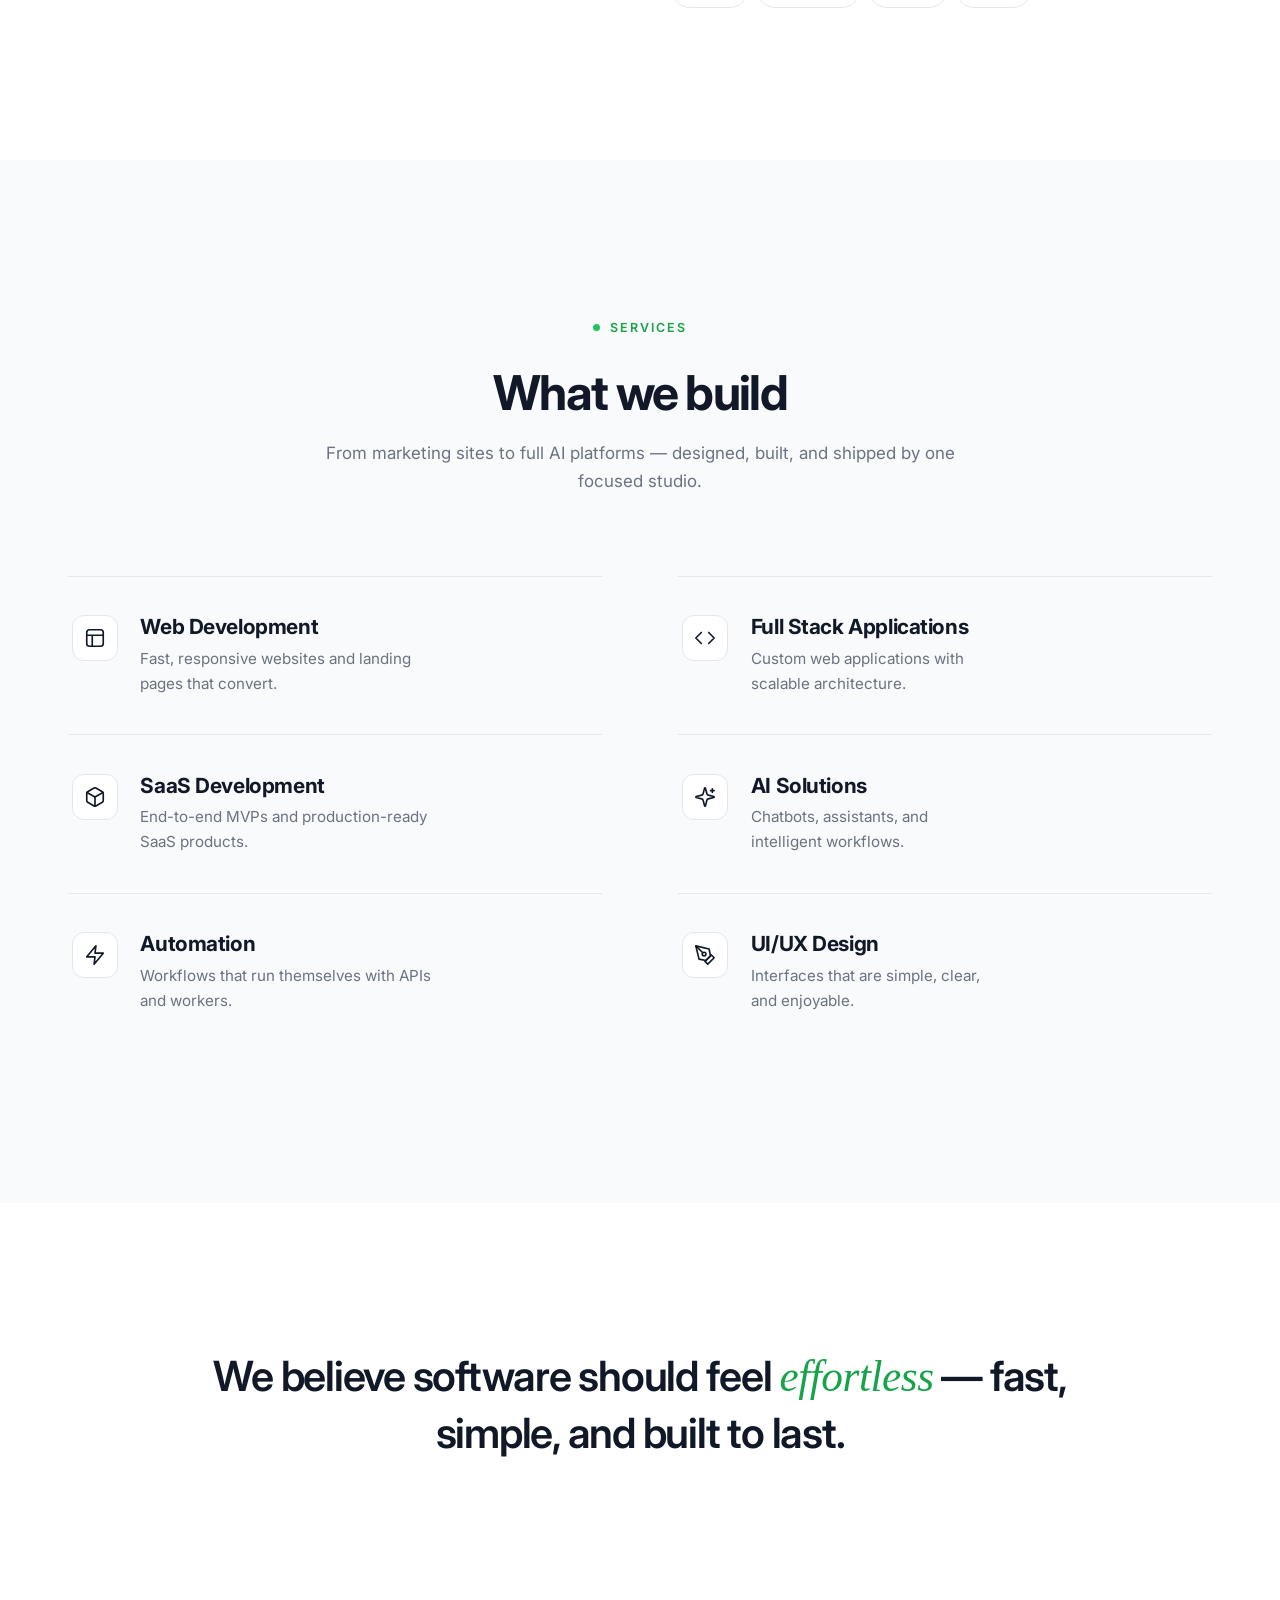
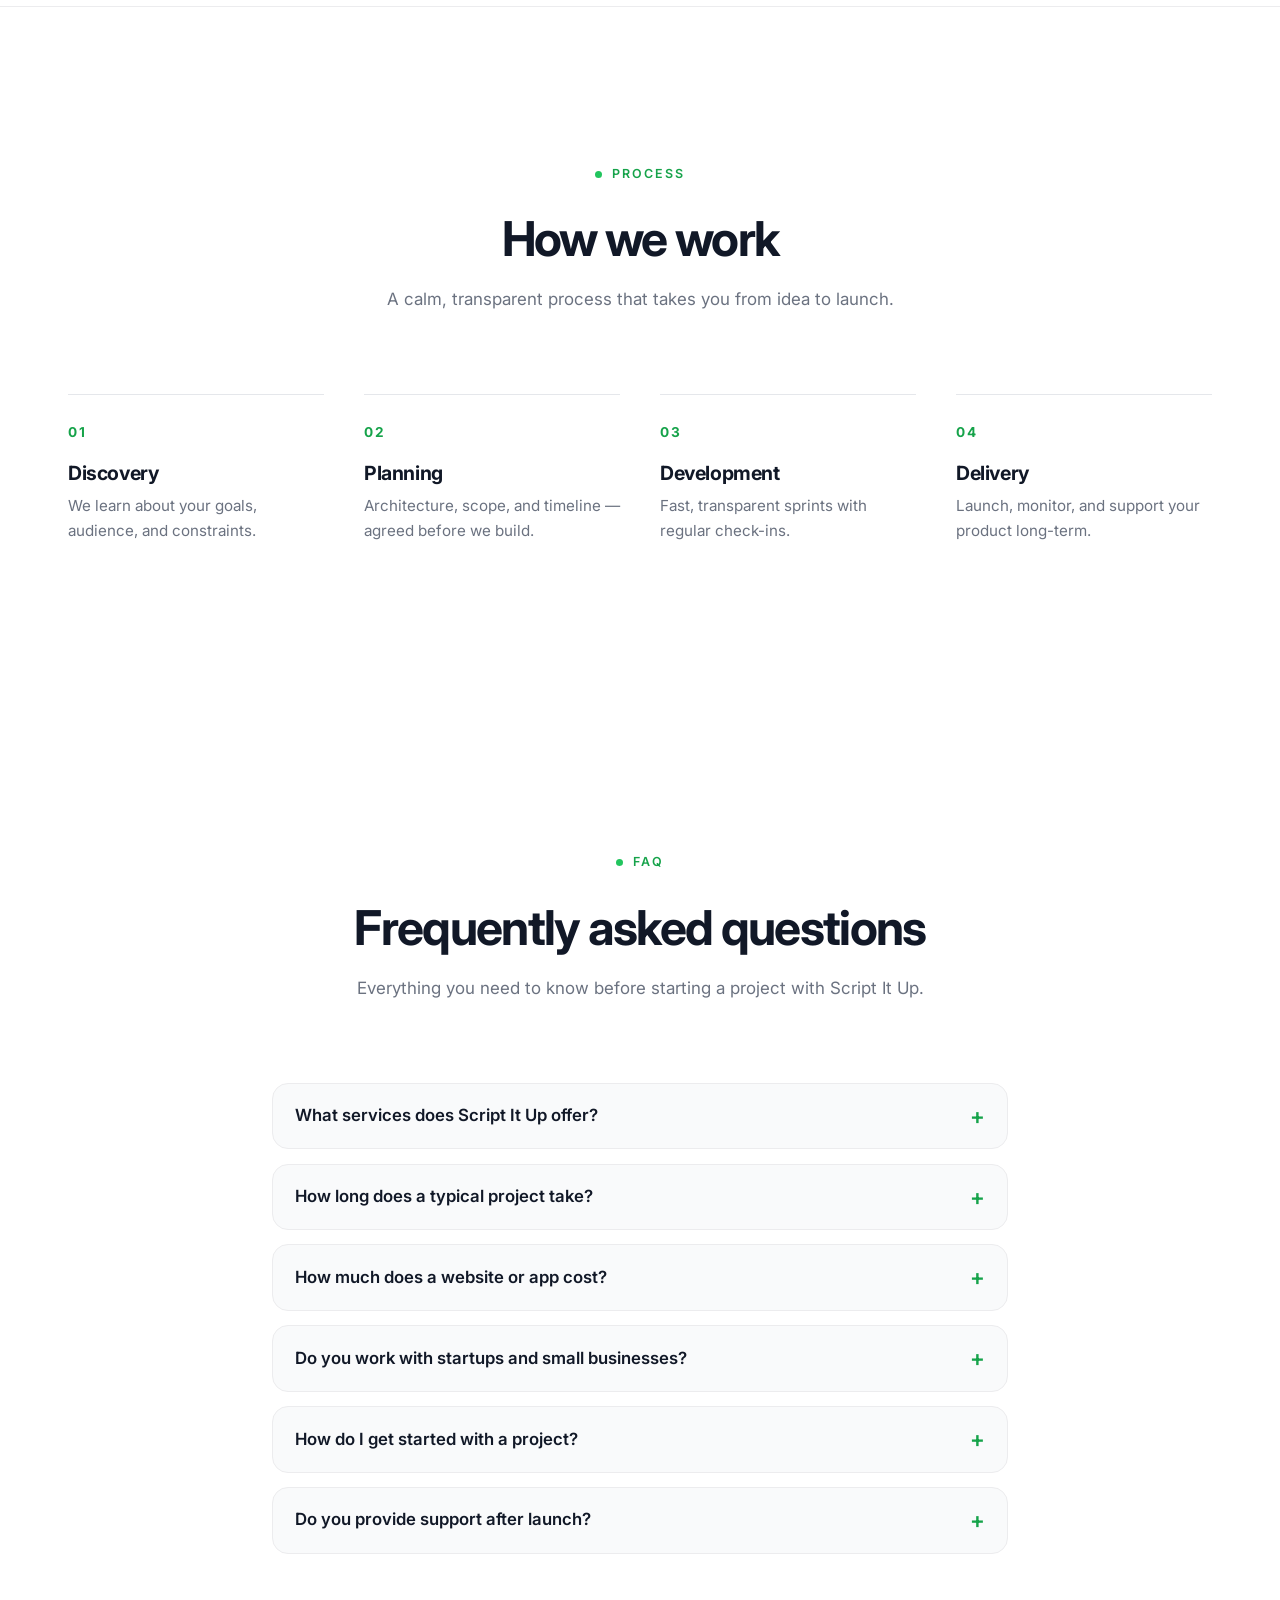
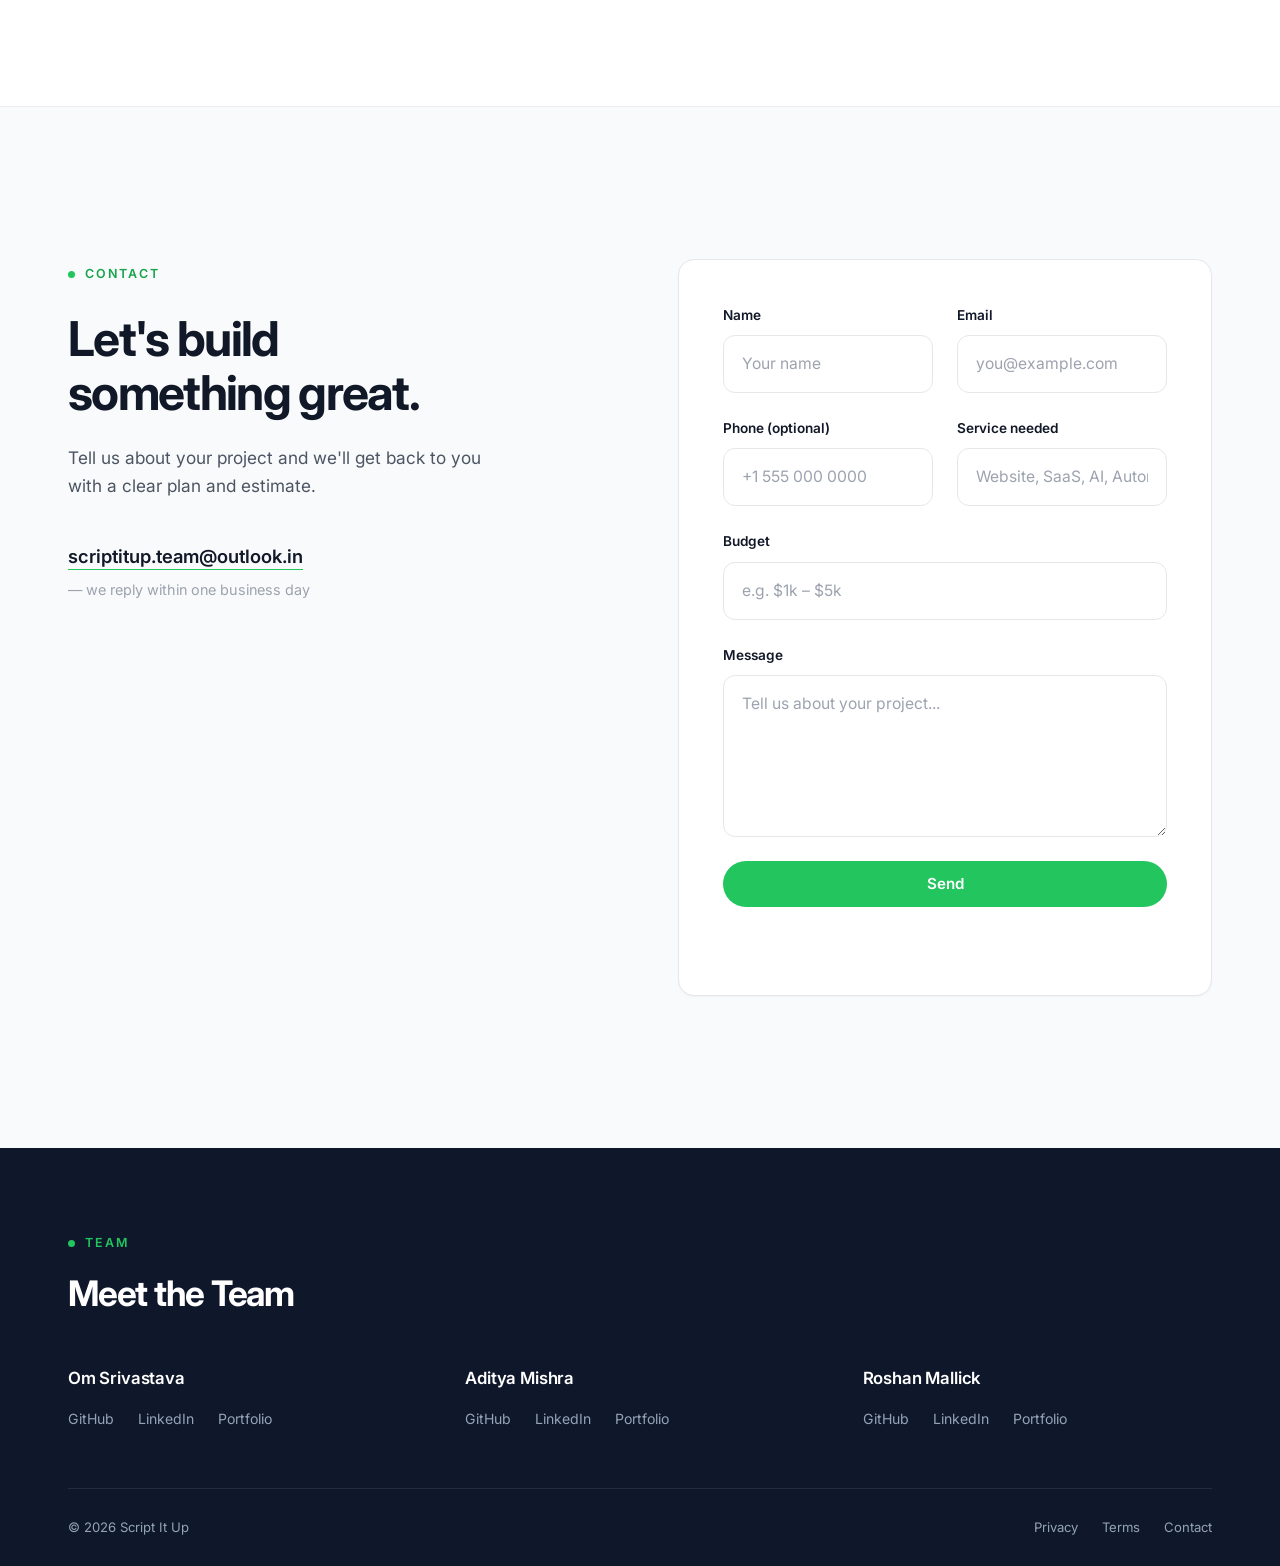
==== commit a1817b6c: "feat: add chatbot UI widget to homepage (theme-matched, no backend yet)" ====
--- a/index.html
+++ b/index.html
@@ -117,6 +117,7 @@
     <link rel="preconnect" href="https://fonts.gstatic.com" crossorigin>
     <link href="https://fonts.googleapis.com/css2?family=Inter:wght@400;500;600;700;800&display=swap" rel="stylesheet">
     <link rel="stylesheet" href="style.css">
+    <link rel="stylesheet" href="chat/chat.css">
     <noscript><style>.reveal{opacity:1;transform:none}</style></noscript>
 </head>
 <body>
@@ -502,5 +503,60 @@
     </footer>
 
     <script src="script.js"></script>
+
+    <!-- Chat widget (UI only) -->
+    <div class="chat-widget" id="chat-widget">
+        <div class="chat-panel" id="chat-panel" role="dialog" aria-label="Script It Up chat assistant" aria-hidden="true">
+            <header class="chat-header">
+                <div class="chat-header-avatar">
+                    <img src="assets/logo-mark.png" alt="">
+                </div>
+                <div class="chat-header-info">
+                    <span class="chat-header-name">Script It Up Assistant</span>
+                    <span class="chat-header-status"><span class="status-dot"></span> Online</span>
+                </div>
+                <button class="chat-close" id="chat-close" type="button" aria-label="Close chat">&times;</button>
+            </header>
+
+            <div class="chat-body" id="chat-body">
+                <div class="chat-msg chat-msg-bot">
+                    <div class="chat-msg-avatar">
+                        <img src="assets/logo-mark.png" alt="">
+                    </div>
+                    <div class="chat-bubble">Hi! I'm the Script It Up assistant. Ask me about our services, process, or pricing — or start a project with us.</div>
+                </div>
+                <div class="chat-msg chat-msg-user">
+                    <div class="chat-bubble">What services do you offer?</div>
+                </div>
+                <div class="chat-msg chat-msg-bot">
+                    <div class="chat-msg-avatar">
+                        <img src="assets/logo-mark.png" alt="">
+                    </div>
+                    <div class="chat-bubble">We build modern websites, full-stack applications, SaaS platforms, AI solutions, automation systems, and UI/UX design.</div>
+                </div>
+            </div>
+
+            <div class="chat-suggestions">
+                <button class="chat-chip" type="button">Services</button>
+                <button class="chat-chip" type="button">Pricing</button>
+                <button class="chat-chip" type="button">Get a quote</button>
+            </div>
+
+            <form class="chat-form" id="chat-form">
+                <input class="chat-input" id="chat-input" type="text" placeholder="Ask about Script It Up..." autocomplete="off" aria-label="Your message">
+                <button class="chat-send" type="submit" aria-label="Send message">
+                    <svg viewBox="0 0 24 24" fill="none" stroke="currentColor" stroke-width="2" stroke-linecap="round" stroke-linejoin="round" aria-hidden="true"><path d="m22 2-7 20-4-9-9-4Z"/><path d="M22 2 11 13"/></svg>
+                </button>
+            </form>
+        </div>
+
+        <button class="chat-launcher" id="chat-launcher" type="button" aria-label="Open chat" aria-expanded="false" aria-controls="chat-panel">
+            <span class="chat-launcher-pulse"></span>
+            <svg class="chat-launcher-icon" viewBox="0 0 24 24" fill="none" stroke="currentColor" stroke-width="2" stroke-linecap="round" stroke-linejoin="round" aria-hidden="true"><path d="M21 15a2 2 0 0 1-2 2H7l-4 4V5a2 2 0 0 1 2-2h14a2 2 0 0 1 2 2z"/></svg>
+            <svg class="chat-launcher-close" viewBox="0 0 24 24" fill="none" stroke="currentColor" stroke-width="2" stroke-linecap="round" stroke-linejoin="round" aria-hidden="true"><path d="M18 6 6 18M6 6l12 12"/></svg>
+        </button>
+    </div>
+
+    <script src="chat/chat.js"></script>
 </body>
 </html>
--- a/chat/chat.css
+++ b/chat/chat.css
@@ -0,0 +1,413 @@
+/* ============================================================
+   Script It Up — Chat Widget UI
+   Homepage only. Static UI — no backend logic yet.
+   ============================================================ */
+
+.chat-widget {
+    position: fixed;
+    right: 1.5rem;
+    bottom: 1.5rem;
+    z-index: 1000;
+    font-family: var(--font);
+    display: flex;
+    flex-direction: column;
+    align-items: flex-end;
+    gap: 1rem;
+}
+
+/* ---------- Launcher ---------- */
+.chat-launcher {
+    position: relative;
+    display: flex;
+    align-items: center;
+    justify-content: center;
+    width: 58px;
+    height: 58px;
+    border: none;
+    border-radius: 50%;
+    background: var(--green);
+    color: #fff;
+    cursor: pointer;
+    box-shadow: var(--shadow-green);
+    transition: transform 0.25s var(--ease), background-color 0.25s;
+}
+
+.chat-launcher:hover {
+    background: var(--green-dark);
+    transform: translateY(-2px);
+}
+
+.chat-launcher svg {
+    width: 26px;
+    height: 26px;
+}
+
+.chat-launcher-close {
+    display: none;
+}
+
+.chat-widget.open .chat-launcher-icon {
+    display: none;
+}
+
+.chat-widget.open .chat-launcher-close {
+    display: block;
+}
+
+.chat-launcher-pulse {
+    position: absolute;
+    inset: 0;
+    border-radius: 50%;
+    border: 2px solid rgba(34, 197, 94, 0.35);
+    animation: chat-pulse 2.4s var(--ease) infinite;
+    pointer-events: none;
+}
+
+@keyframes chat-pulse {
+    0% {
+        transform: scale(1);
+        opacity: 1;
+    }
+    70%,
+    100% {
+        transform: scale(1.55);
+        opacity: 0;
+    }
+}
+
+/* ---------- Panel ---------- */
+.chat-panel {
+    position: absolute;
+    right: 0;
+    bottom: calc(58px + 1rem);
+    display: flex;
+    flex-direction: column;
+    width: min(380px, calc(100vw - 2rem));
+    max-height: min(600px, calc(100vh - 8rem));
+    background: var(--bg);
+    border: 1px solid var(--border-soft);
+    border-radius: var(--radius-lg);
+    box-shadow: var(--shadow-md);
+    overflow: hidden;
+    opacity: 0;
+    transform: translateY(12px) scale(0.97);
+    transform-origin: bottom right;
+    pointer-events: none;
+    transition: opacity 0.25s var(--ease), transform 0.25s var(--ease);
+}
+
+.chat-widget.open .chat-panel {
+    opacity: 1;
+    transform: translateY(0) scale(1);
+    pointer-events: auto;
+}
+
+/* ---------- Header ---------- */
+.chat-header {
+    display: flex;
+    align-items: center;
+    gap: 0.75rem;
+    padding: 1rem 1.25rem;
+    background: var(--dark);
+    color: #fff;
+}
+
+.chat-header-avatar {
+    display: flex;
+    align-items: center;
+    justify-content: center;
+    width: 36px;
+    height: 36px;
+    border-radius: 50%;
+    background: rgba(255, 255, 255, 0.12);
+    overflow: hidden;
+}
+
+.chat-header-avatar img {
+    width: 100%;
+    height: 100%;
+    object-fit: contain;
+}
+
+.chat-header-info {
+    display: flex;
+    flex-direction: column;
+    gap: 0.15rem;
+    flex: 1;
+    min-width: 0;
+}
+
+.chat-header-name {
+    font-size: 0.95rem;
+    font-weight: 700;
+    letter-spacing: -0.01em;
+    white-space: nowrap;
+    overflow: hidden;
+    text-overflow: ellipsis;
+}
+
+.chat-header-status {
+    display: inline-flex;
+    align-items: center;
+    gap: 0.4rem;
+    font-size: 0.75rem;
+    font-weight: 500;
+    color: rgba(255, 255, 255, 0.7);
+}
+
+.chat-header-status .status-dot {
+    width: 8px;
+    height: 8px;
+    border-radius: 50%;
+    background: var(--green);
+    box-shadow: 0 0 0 0 rgba(34, 197, 94, 0.6);
+    animation: chat-status 2s infinite;
+}
+
+@keyframes chat-status {
+    0% {
+        box-shadow: 0 0 0 0 rgba(34, 197, 94, 0.6);
+    }
+    70% {
+        box-shadow: 0 0 0 6px rgba(34, 197, 94, 0);
+    }
+    100% {
+        box-shadow: 0 0 0 0 rgba(34, 197, 94, 0);
+    }
+}
+
+.chat-close {
+    display: flex;
+    align-items: center;
+    justify-content: center;
+    width: 30px;
+    height: 30px;
+    border: none;
+    border-radius: var(--radius-full);
+    background: rgba(255, 255, 255, 0.1);
+    color: #fff;
+    font-size: 1rem;
+    line-height: 1;
+    cursor: pointer;
+    transition: background-color 0.2s;
+}
+
+.chat-close:hover {
+    background: rgba(255, 255, 255, 0.2);
+}
+
+/* ---------- Body / Messages ---------- */
+.chat-body {
+    display: flex;
+    flex-direction: column;
+    gap: 0.9rem;
+    padding: 1.25rem;
+    background: var(--bg-soft);
+    overflow-y: auto;
+    flex: 1;
+    scrollbar-width: thin;
+    scrollbar-color: var(--border) transparent;
+}
+
+.chat-msg {
+    display: flex;
+    align-items: flex-end;
+    gap: 0.5rem;
+    max-width: 85%;
+}
+
+.chat-msg-bot {
+    align-self: flex-start;
+}
+
+.chat-msg-user {
+    align-self: flex-end;
+}
+
+.chat-msg-avatar {
+    display: flex;
+    align-items: center;
+    justify-content: center;
+    width: 26px;
+    height: 26px;
+    border-radius: 50%;
+    background: var(--dark);
+    overflow: hidden;
+    flex-shrink: 0;
+}
+
+.chat-msg-avatar img {
+    width: 100%;
+    height: 100%;
+    object-fit: contain;
+}
+
+.chat-bubble {
+    padding: 0.65rem 0.9rem;
+    font-size: 0.9rem;
+    line-height: 1.5;
+    border-radius: var(--radius);
+    word-break: break-word;
+}
+
+.chat-msg-bot .chat-bubble {
+    background: var(--bg);
+    border: 1px solid var(--border-soft);
+    color: var(--text);
+    border-bottom-left-radius: 4px;
+}
+
+.chat-msg-user .chat-bubble {
+    background: var(--green);
+    color: #fff;
+    border-bottom-right-radius: 4px;
+}
+
+/* Typing indicator (for later use) */
+.chat-typing {
+    display: inline-flex;
+    gap: 4px;
+    padding: 0.8rem 1rem;
+}
+
+.chat-typing i {
+    width: 6px;
+    height: 6px;
+    border-radius: 50%;
+    background: var(--faint);
+    animation: chat-blink 1.2s infinite;
+}
+
+.chat-typing i:nth-child(2) {
+    animation-delay: 0.15s;
+}
+
+.chat-typing i:nth-child(3) {
+    animation-delay: 0.3s;
+}
+
+@keyframes chat-blink {
+    0%,
+    60%,
+    100% {
+        opacity: 0.35;
+        transform: translateY(0);
+    }
+    30% {
+        opacity: 1;
+        transform: translateY(-3px);
+    }
+}
+
+/* ---------- Suggestions ---------- */
+.chat-suggestions {
+    display: flex;
+    flex-wrap: wrap;
+    gap: 0.5rem;
+    padding: 0 1.25rem 0.75rem;
+    background: var(--bg-soft);
+}
+
+.chat-chip {
+    padding: 0.45rem 0.85rem;
+    font-family: var(--font);
+    font-size: 0.8rem;
+    font-weight: 600;
+    color: var(--green-dark);
+    background: var(--green-soft);
+    border: 1px solid var(--green-ring);
+    border-radius: var(--radius-full);
+    cursor: pointer;
+    transition: background-color 0.2s, color 0.2s, border-color 0.2s;
+}
+
+.chat-chip:hover {
+    background: var(--green);
+    color: #fff;
+    border-color: var(--green);
+}
+
+/* ---------- Input ---------- */
+.chat-form {
+    display: flex;
+    align-items: center;
+    gap: 0.6rem;
+    padding: 0.9rem 1.25rem;
+    border-top: 1px solid var(--border-soft);
+    background: var(--bg);
+}
+
+.chat-input {
+    flex: 1;
+    min-width: 0;
+    padding: 0.7rem 1rem;
+    font-family: var(--font);
+    font-size: 0.9rem;
+    color: var(--ink);
+    background: var(--bg-soft);
+    border: 1px solid var(--border);
+    border-radius: var(--radius-full);
+    outline: none;
+    transition: border-color 0.2s, box-shadow 0.2s;
+}
+
+.chat-input::placeholder {
+    color: var(--faint);
+}
+
+.chat-input:focus {
+    border-color: var(--green);
+    box-shadow: 0 0 0 3px var(--green-ring);
+}
+
+.chat-send {
+    display: flex;
+    align-items: center;
+    justify-content: center;
+    width: 40px;
+    height: 40px;
+    flex-shrink: 0;
+    border: none;
+    border-radius: 50%;
+    background: var(--green);
+    color: #fff;
+    cursor: pointer;
+    transition: background-color 0.2s, transform 0.2s;
+}
+
+.chat-send:hover {
+    background: var(--green-dark);
+    transform: translateY(-1px);
+}
+
+.chat-send svg {
+    width: 18px;
+    height: 18px;
+}
+
+/* ---------- Responsive ---------- */
+@media (max-width: 480px) {
+    .chat-widget {
+        right: 1rem;
+        bottom: 1rem;
+    }
+
+    .chat-panel {
+        width: calc(100vw - 2rem);
+        max-height: calc(100vh - 6rem);
+    }
+}
+
+/* ---------- Reduced Motion ---------- */
+@media (prefers-reduced-motion: reduce) {
+    .chat-launcher-pulse,
+    .chat-header-status .status-dot,
+    .chat-typing i {
+        animation: none;
+    }
+
+    .chat-panel,
+    .chat-launcher {
+        transition: none;
+    }
+}
